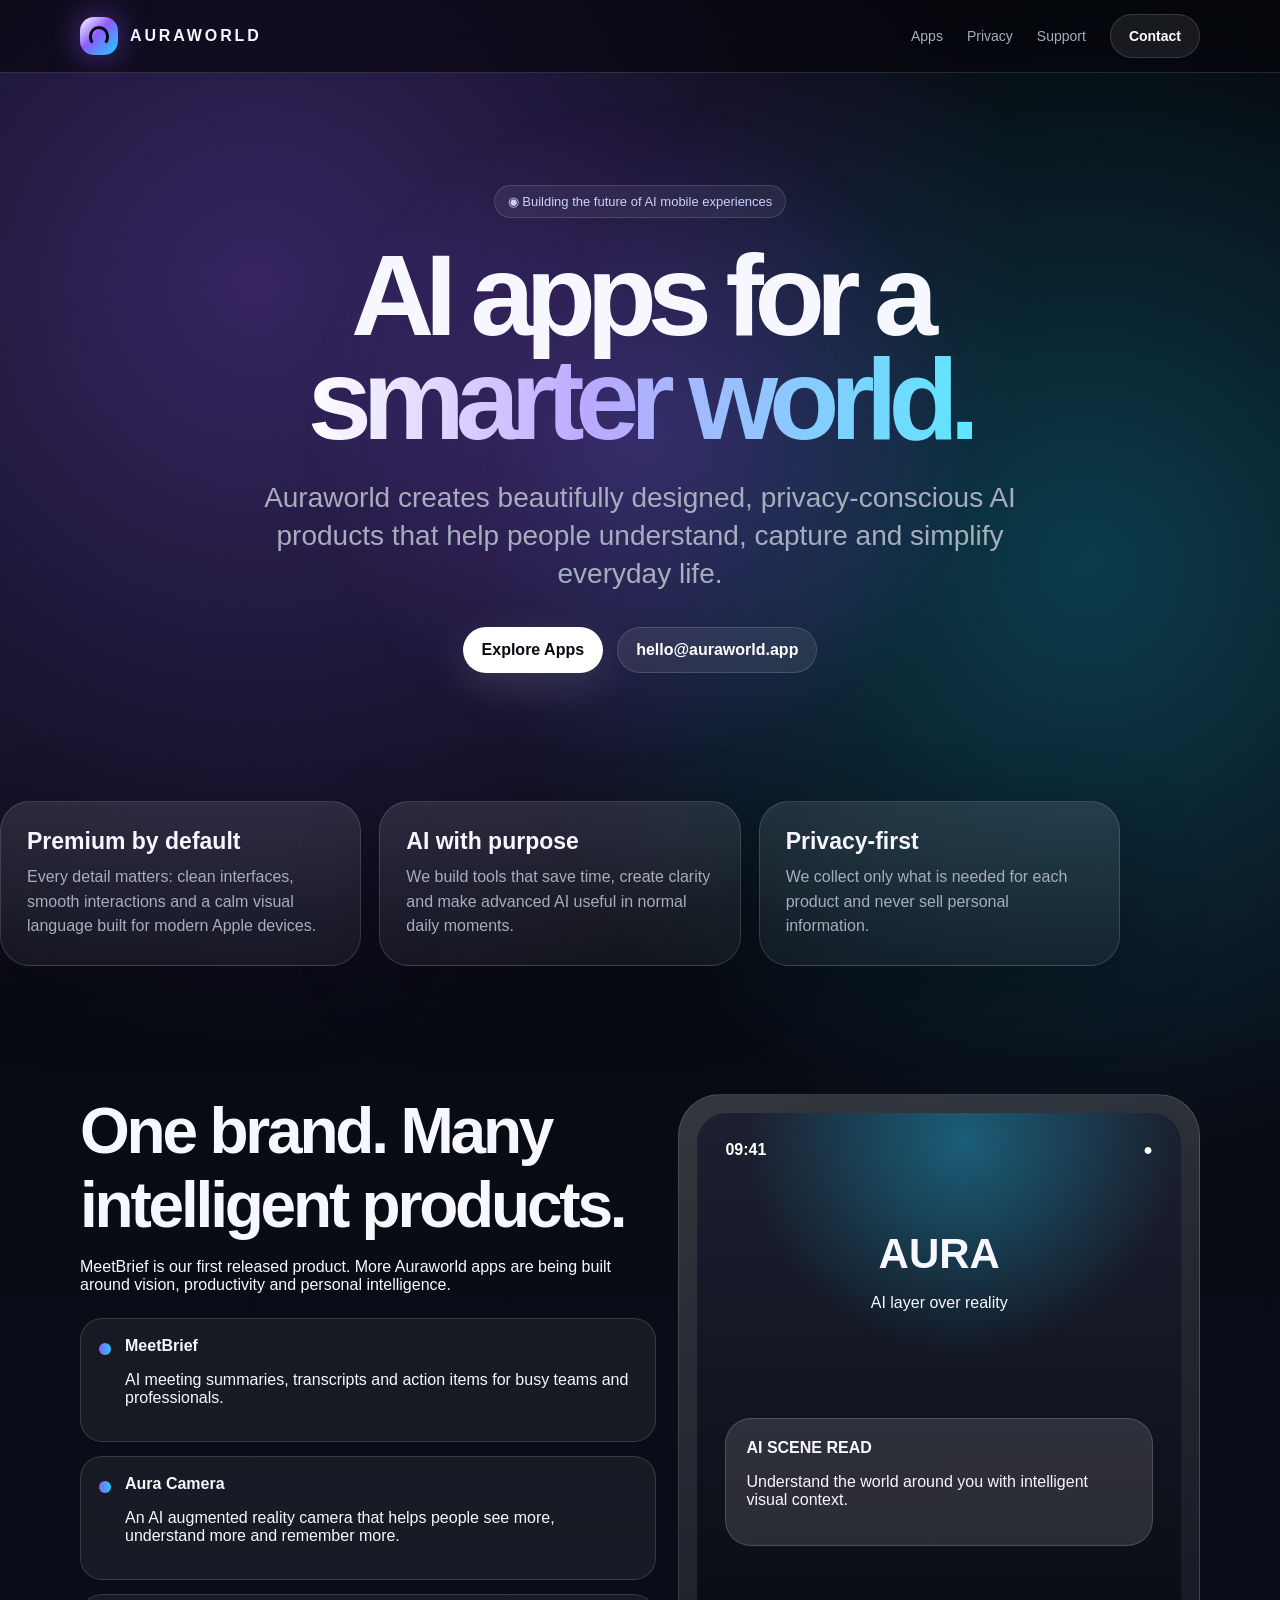
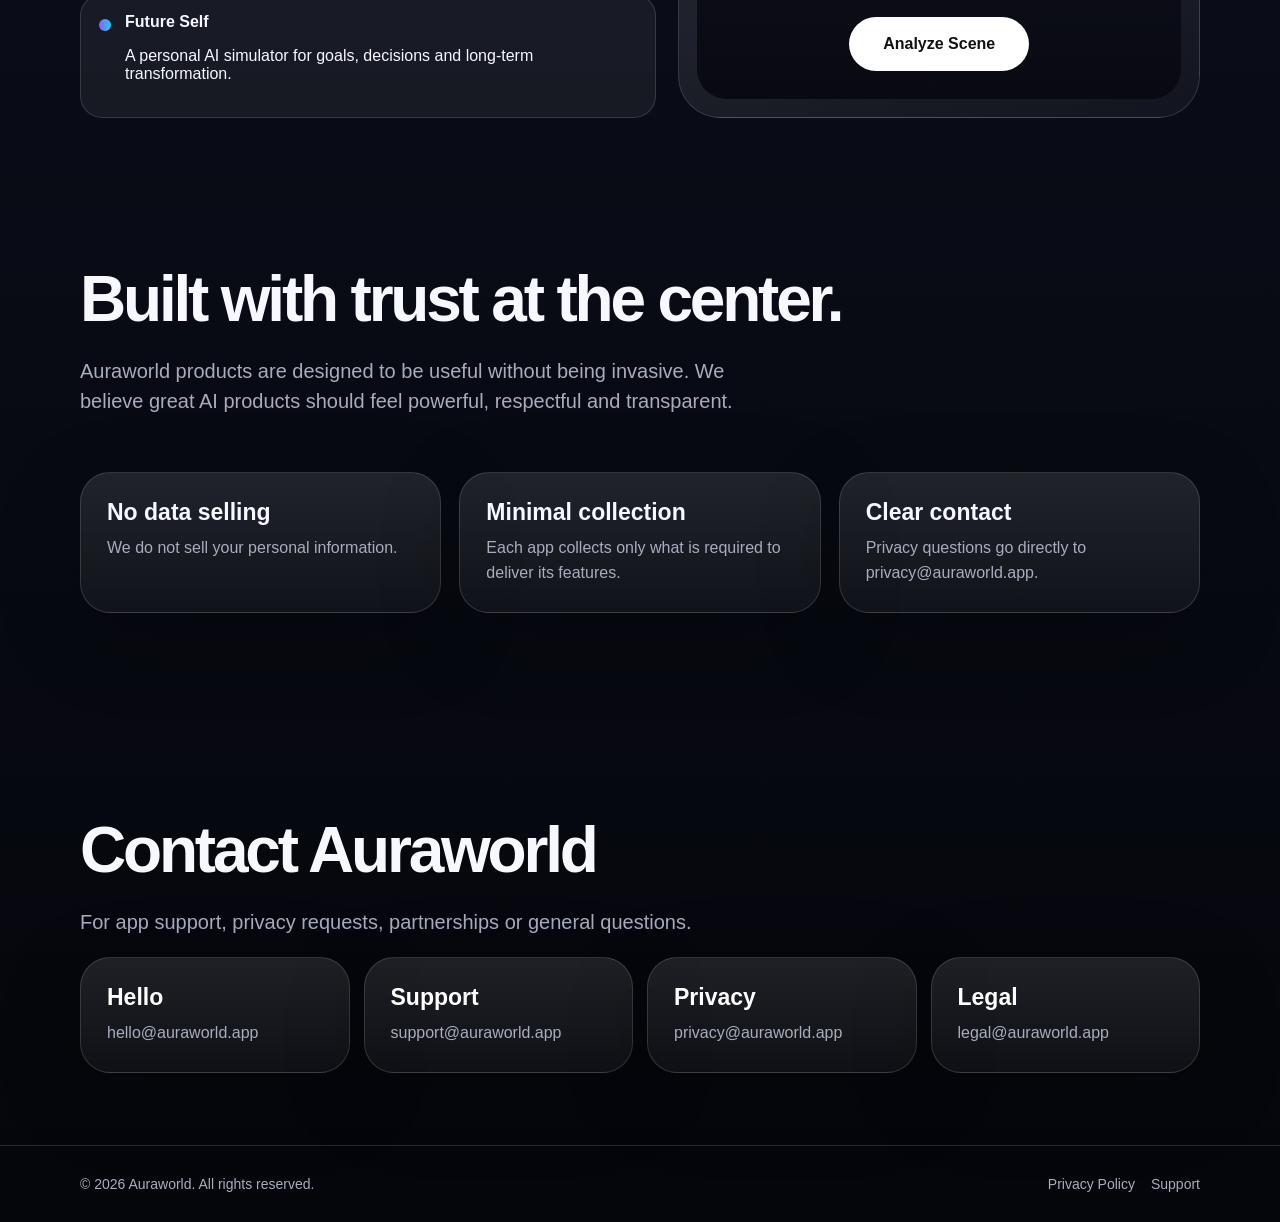
==== index.html @ 40a79120 "Add files via upload" ====
<!doctype html><html lang="en"><head><meta charset="utf-8"><meta name="viewport" content="width=device-width,initial-scale=1"><title>Auraworld — AI-powered apps</title><meta name="description" content="Auraworld builds premium AI-powered apps for Apple devices."><link rel="stylesheet" href="style.css"></head><body><div class="noise"></div><nav class="nav"><div class="wrap navin"><div class="brand"><span class="mark"></span><span>AURAWORLD</span></div><div class="links"><a href="#apps">Apps</a><a href="#privacy">Privacy</a><a href="support.html">Support</a><a class="btn dark" href="mailto:hello@auraworld.app">Contact</a></div></div></nav><main><section class="hero wrap"><div class="orb"></div><div class="badge">◉ Building the future of AI mobile experiences</div><h1>AI apps for a<br><span class="grad">smarter world.</span></h1><p>Auraworld creates beautifully designed, privacy-conscious AI products that help people understand, capture and simplify everyday life.</p><div class="cta"><a class="btn" href="#apps">Explore Apps</a><a class="btn dark" href="mailto:hello@auraworld.app">hello@auraworld.app</a></div></section><section class="wrap grid"><div class="card"><h3>Premium by default</h3><p>Every detail matters: clean interfaces, smooth interactions and a calm visual language built for modern Apple devices.</p></div><div class="card"><h3>AI with purpose</h3><p>We build tools that save time, create clarity and make advanced AI useful in normal daily moments.</p></div><div class="card"><h3>Privacy-first</h3><p>We collect only what is needed for each product and never sell personal information.</p></div></section><section class="section" id="apps"><div class="wrap product"><div><h2>One brand. Many intelligent products.</h2><p>MeetBrief is our first released product. More Auraworld apps are being built around vision, productivity and personal intelligence.</p><div class="list"><div class="row"><span class="dot"></span><div><strong>MeetBrief</strong><p>AI meeting summaries, transcripts and action items for busy teams and professionals.</p></div></div><div class="row"><span class="dot"></span><div><strong>Aura Camera</strong><p>An AI augmented reality camera that helps people see more, understand more and remember more.</p></div></div><div class="row"><span class="dot"></span><div><strong>Future Self</strong><p>A personal AI simulator for goals, decisions and long-term transformation.</p></div></div></div></div><div class="phone"><div class="screen"><div class="screenTop"><span>09:41</span><span>●</span></div><div class="auraTitle"><strong>AURA</strong><p>AI layer over reality</p></div><div class="glass"><strong>AI SCENE READ</strong><p>Understand the world around you with intelligent visual context.</p></div><div class="pill">Analyze Scene</div></div></div></div></section><section class="section" id="privacy"><div class="wrap"><h2>Built with trust at the center.</h2><p>Auraworld products are designed to be useful without being invasive. We believe great AI products should feel powerful, respectful and transparent.</p><div class="grid"><div class="card"><h3>No data selling</h3><p>We do not sell your personal information.</p></div><div class="card"><h3>Minimal collection</h3><p>Each app collects only what is required to deliver its features.</p></div><div class="card"><h3>Clear contact</h3><p>Privacy questions go directly to privacy@auraworld.app.</p></div></div></div></section><section class="section"><div class="wrap"><h2>Contact Auraworld</h2><p>For app support, privacy requests, partnerships or general questions.</p><div class="contact"><a class="card" href="mailto:hello@auraworld.app"><h3>Hello</h3><p>hello@auraworld.app</p></a><a class="card" href="mailto:support@auraworld.app"><h3>Support</h3><p>support@auraworld.app</p></a><a class="card" href="mailto:privacy@auraworld.app"><h3>Privacy</h3><p>privacy@auraworld.app</p></a><a class="card" href="mailto:legal@auraworld.app"><h3>Legal</h3><p>legal@auraworld.app</p></a></div></div></section></main><footer class="footer"><div class="wrap"><span>© 2026 Auraworld. All rights reserved.</span><span><a href="privacy.html">Privacy Policy</a><a href="support.html">Support</a></span></div></footer></body></html>
---- style.css ----
:root{--bg:#05060b;--fg:#f7f7ff;--muted:#a7adbd;--card:rgba(255,255,255,.08);--line:rgba(255,255,255,.14);--accent:#8d5cff;--accent2:#19d3ff;--accent3:#ffffff}*{box-sizing:border-box}html{scroll-behavior:smooth}body{margin:0;font-family:-apple-system,BlinkMacSystemFont,"SF Pro Display","Segoe UI",sans-serif;background:radial-gradient(circle at 20% 10%,rgba(141,92,255,.35),transparent 28%),radial-gradient(circle at 85% 20%,rgba(25,211,255,.25),transparent 24%),linear-gradient(180deg,#05060b,#0a0d18 55%,#05060b);color:var(--fg);min-height:100vh;overflow-x:hidden}.noise{position:fixed;inset:0;pointer-events:none;background-image:url("data:image/svg+xml,%3Csvg xmlns='http://www.w3.org/2000/svg' width='160' height='160'%3E%3Cfilter id='n'%3E%3CfeTurbulence type='fractalNoise' baseFrequency='.8' numOctaves='3' stitchTiles='stitch'/%3E%3C/filter%3E%3Crect width='100%25' height='100%25' filter='url(%23n)' opacity='.28'/%3E%3C/svg%3E");opacity:.06}.wrap{width:min(1120px,calc(100% - 38px));margin:auto}.nav{position:sticky;top:0;z-index:10;backdrop-filter:blur(22px);background:rgba(5,6,11,.62);border-bottom:1px solid var(--line)}.navin{height:72px;display:flex;align-items:center;justify-content:space-between}.brand{display:flex;align-items:center;gap:12px;font-weight:800;letter-spacing:.18em}.mark{width:38px;height:38px;border-radius:14px;background:linear-gradient(135deg,#fff,#8d5cff 45%,#19d3ff);position:relative;box-shadow:0 0 32px rgba(141,92,255,.5)}.mark:after{content:"";position:absolute;inset:9px;border:3px solid #05060b;border-bottom-color:transparent;border-radius:50% 50% 42% 42%}.links{display:flex;gap:24px;align-items:center}.links a{color:var(--muted);text-decoration:none;font-size:14px}.btn{display:inline-flex;align-items:center;justify-content:center;gap:10px;padding:13px 18px;border-radius:999px;text-decoration:none;color:#080911;background:#fff;font-weight:750;border:1px solid rgba(255,255,255,.25);box-shadow:0 12px 40px rgba(255,255,255,.12)}.btn.dark{background:rgba(255,255,255,.08);color:#fff;border:1px solid var(--line);box-shadow:none}.hero{padding:112px 0 72px;text-align:center;position:relative}.badge{display:inline-flex;gap:8px;align-items:center;padding:8px 13px;border:1px solid var(--line);border-radius:999px;background:rgba(255,255,255,.06);color:#cbd1ff;font-size:13px;margin-bottom:26px}.hero h1{font-size:clamp(52px,9vw,116px);line-height:.9;margin:0;letter-spacing:-.08em}.grad{background:linear-gradient(90deg,#fff,#bca8ff 42%,#5ee6ff);-webkit-background-clip:text;color:transparent}.hero p{font-size:clamp(19px,2.3vw,28px);line-height:1.35;color:var(--muted);max-width:780px;margin:28px auto 0}.cta{display:flex;gap:14px;justify-content:center;flex-wrap:wrap;margin-top:34px}.orb{position:absolute;left:50%;top:54%;translate:-50% -50%;width:min(760px,90vw);height:min(760px,90vw);border-radius:50%;background:radial-gradient(circle,rgba(141,92,255,.22),transparent 62%);filter:blur(8px);z-index:-1;animation:pulse 5s ease-in-out infinite}@keyframes pulse{50%{transform:scale(1.07);opacity:.75}}.grid{display:grid;grid-template-columns:repeat(3,1fr);gap:18px;margin:56px 0}.card{background:linear-gradient(180deg,rgba(255,255,255,.1),rgba(255,255,255,.045));border:1px solid var(--line);border-radius:30px;padding:26px;box-shadow:0 24px 80px rgba(0,0,0,.25)}.card h3{margin:0 0 10px;font-size:23px}.card p{margin:0;color:var(--muted);line-height:1.55}.section{padding:72px 0}.section h2{font-size:clamp(34px,5vw,64px);letter-spacing:-.05em;margin:0 0 14px}.section>.wrap>p{color:var(--muted);font-size:20px;max-width:690px;line-height:1.5}.product{display:grid;grid-template-columns:1.05fr .95fr;gap:22px;align-items:stretch}.phone{min-height:520px;border-radius:42px;background:linear-gradient(160deg,rgba(255,255,255,.18),rgba(255,255,255,.04));border:1px solid var(--line);padding:18px;position:relative;overflow:hidden}.screen{height:100%;border-radius:30px;background:radial-gradient(circle at 55% 5%,rgba(25,211,255,.35),transparent 35%),linear-gradient(180deg,#1c2030,#080911);padding:28px;display:flex;flex-direction:column}.screenTop{display:flex;justify-content:space-between;color:#fff;font-weight:700}.auraTitle{margin:auto 0;text-align:center}.auraTitle strong{font-size:42px}.pill{align-self:center;margin-top:auto;background:#fff;color:#111;border-radius:999px;padding:18px 34px;font-weight:800}.glass{margin-top:20px;padding:20px;border-radius:26px;background:rgba(255,255,255,.12);border:1px solid rgba(255,255,255,.16)}.list{display:grid;gap:14px;margin-top:24px}.row{display:flex;gap:14px;align-items:flex-start;padding:18px;border-radius:22px;background:rgba(255,255,255,.06);border:1px solid var(--line)}.dot{width:12px;height:12px;border-radius:50%;background:linear-gradient(90deg,var(--accent),var(--accent2));margin-top:6px;flex:0 0 12px}.contact{display:grid;grid-template-columns:repeat(4,1fr);gap:14px}.contact a{color:#fff;text-decoration:none}.footer{border-top:1px solid var(--line);padding:30px 0;color:var(--muted);font-size:14px}.footer .wrap{display:flex;justify-content:space-between;gap:16px;flex-wrap:wrap}.footer a{color:var(--muted);text-decoration:none;margin-left:16px}.legal{max-width:820px;padding:78px 0}.legal h1{font-size:56px;margin:0 0 18px;letter-spacing:-.05em}.legal h2{margin-top:38px}.legal p,.legal li{color:var(--muted);line-height:1.7}.legal a{color:#fff}@media(max-width:800px){.links{display:none}.hero{padding-top:76px}.grid,.product,.contact{grid-template-columns:1fr}.phone{min-height:460px}.navin{height:64px}.footer .wrap{display:block}.footer a{display:inline-block;margin:14px 16px 0 0}}
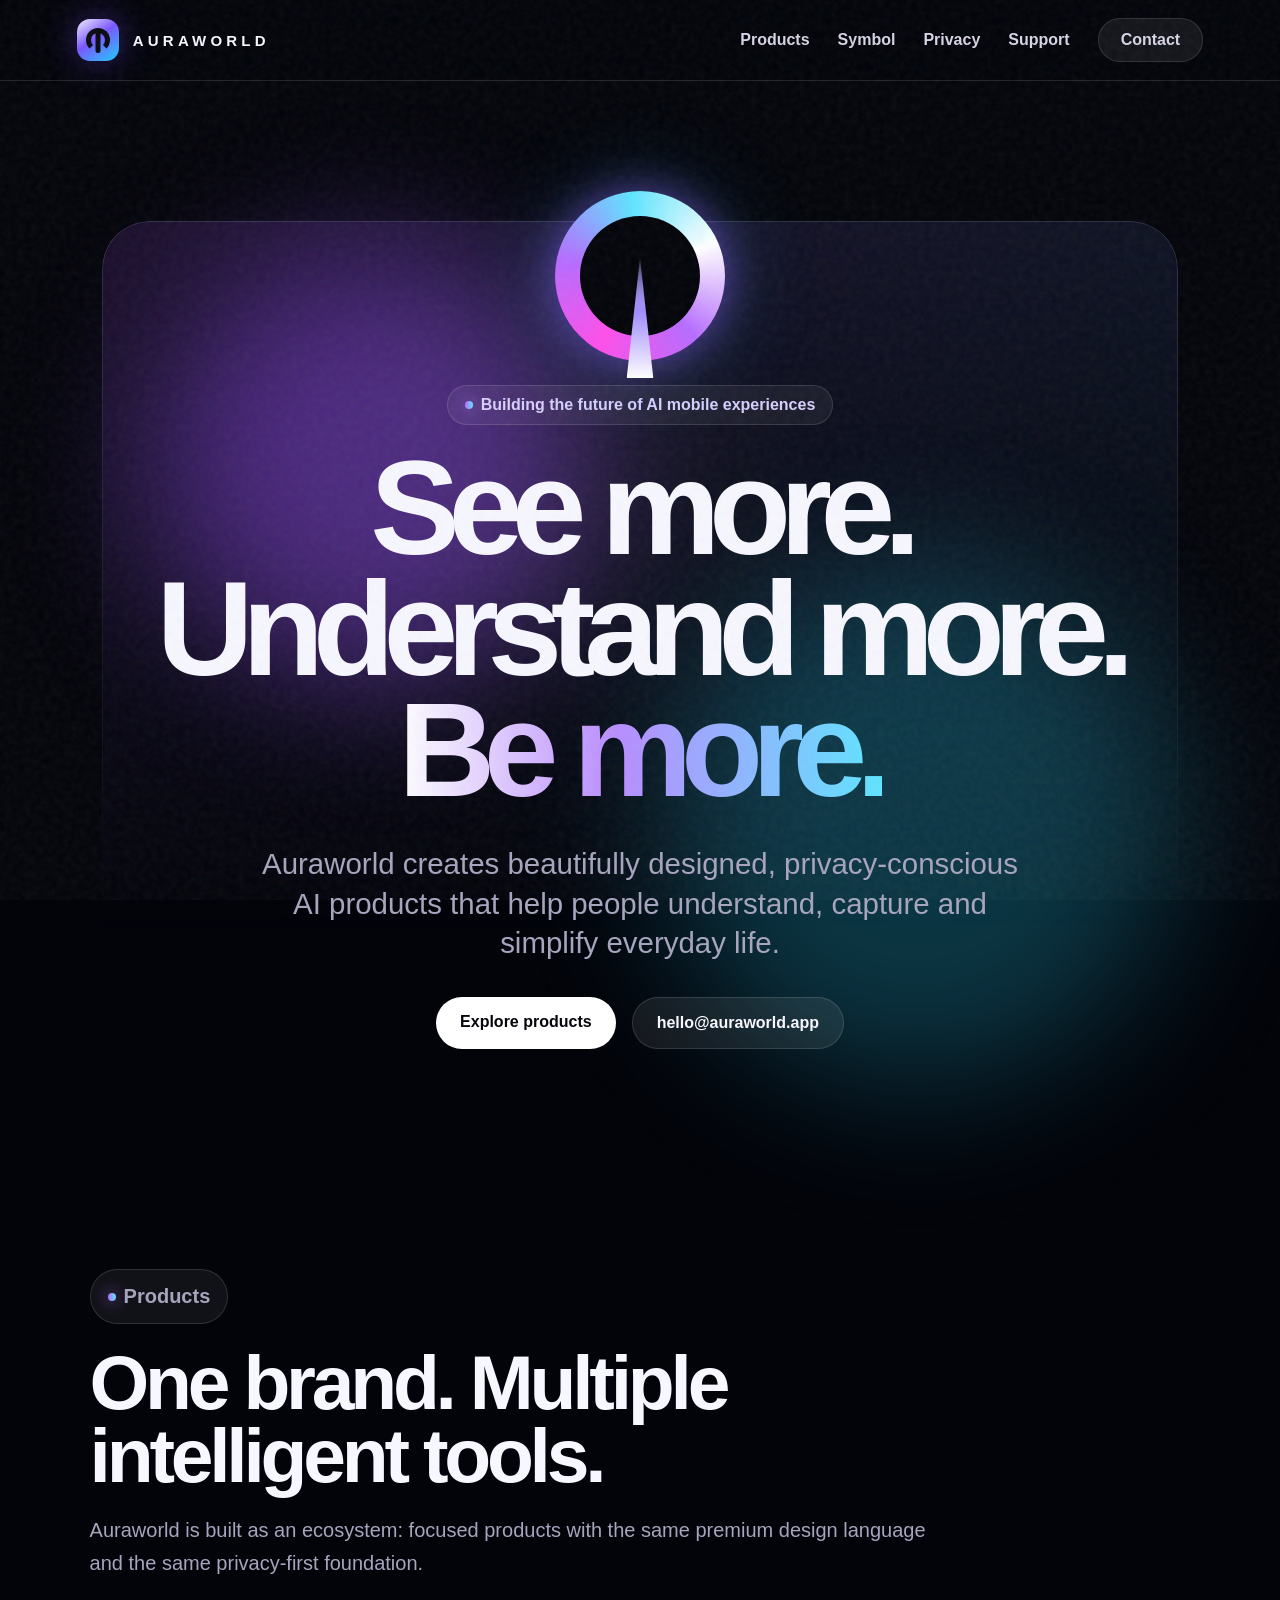
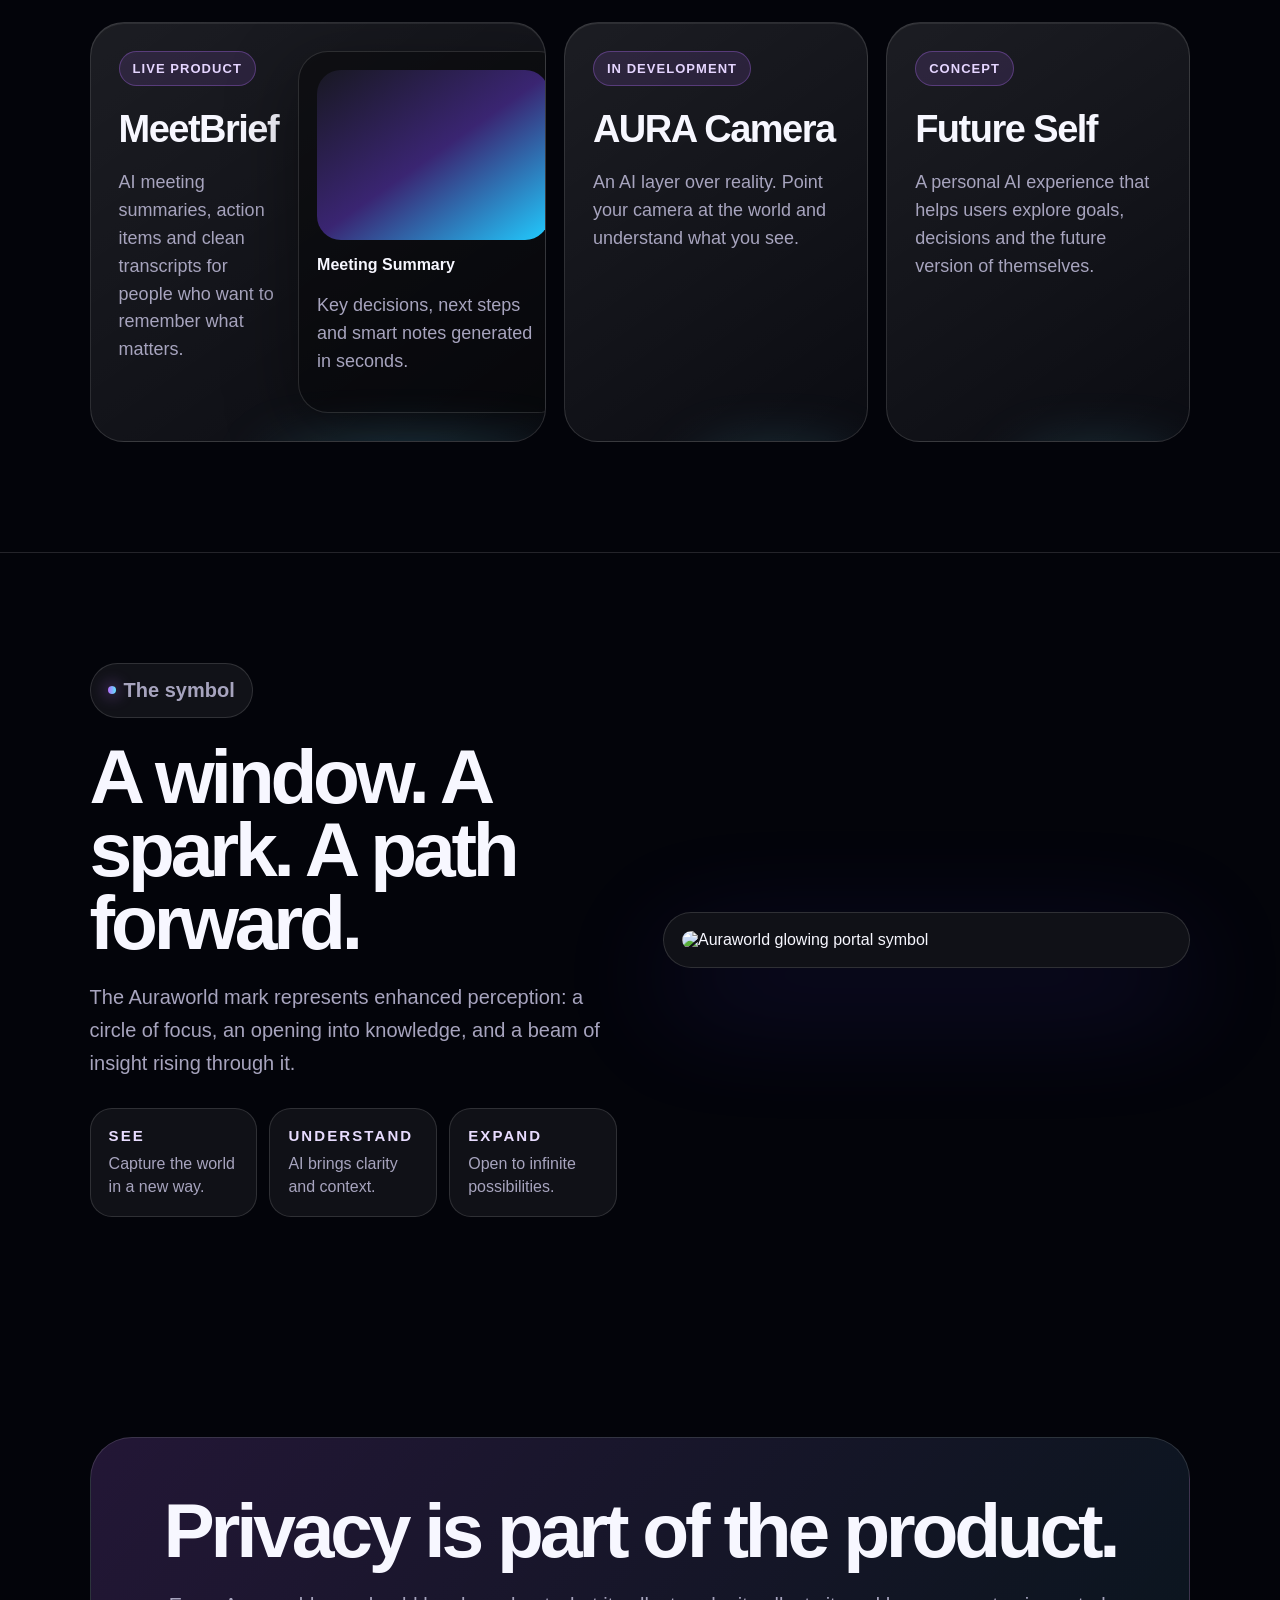
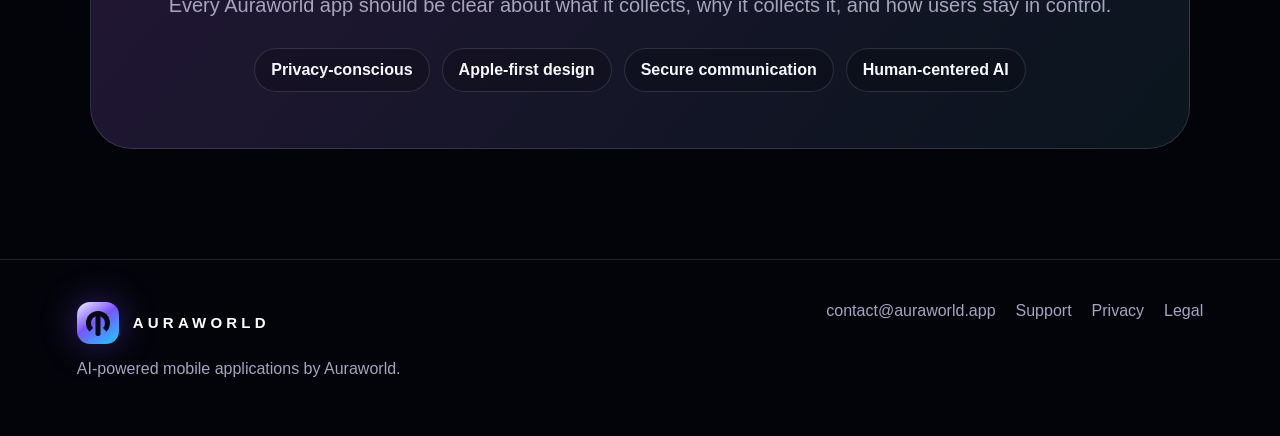
==== commit 3e2cf0ea: "Add files via upload" ====
--- a/index.html
+++ b/index.html
@@ -1 +1,114 @@
-<!doctype html><html lang="en"><head><meta charset="utf-8"><meta name="viewport" content="width=device-width,initial-scale=1"><title>Auraworld — AI-powered apps</title><meta name="description" content="Auraworld builds premium AI-powered apps for Apple devices."><link rel="stylesheet" href="style.css"></head><body><div class="noise"></div><nav class="nav"><div class="wrap navin"><div class="brand"><span class="mark"></span><span>AURAWORLD</span></div><div class="links"><a href="#apps">Apps</a><a href="#privacy">Privacy</a><a href="support.html">Support</a><a class="btn dark" href="mailto:hello@auraworld.app">Contact</a></div></div></nav><main><section class="hero wrap"><div class="orb"></div><div class="badge">◉ Building the future of AI mobile experiences</div><h1>AI apps for a<br><span class="grad">smarter world.</span></h1><p>Auraworld creates beautifully designed, privacy-conscious AI products that help people understand, capture and simplify everyday life.</p><div class="cta"><a class="btn" href="#apps">Explore Apps</a><a class="btn dark" href="mailto:hello@auraworld.app">hello@auraworld.app</a></div></section><section class="wrap grid"><div class="card"><h3>Premium by default</h3><p>Every detail matters: clean interfaces, smooth interactions and a calm visual language built for modern Apple devices.</p></div><div class="card"><h3>AI with purpose</h3><p>We build tools that save time, create clarity and make advanced AI useful in normal daily moments.</p></div><div class="card"><h3>Privacy-first</h3><p>We collect only what is needed for each product and never sell personal information.</p></div></section><section class="section" id="apps"><div class="wrap product"><div><h2>One brand. Many intelligent products.</h2><p>MeetBrief is our first released product. More Auraworld apps are being built around vision, productivity and personal intelligence.</p><div class="list"><div class="row"><span class="dot"></span><div><strong>MeetBrief</strong><p>AI meeting summaries, transcripts and action items for busy teams and professionals.</p></div></div><div class="row"><span class="dot"></span><div><strong>Aura Camera</strong><p>An AI augmented reality camera that helps people see more, understand more and remember more.</p></div></div><div class="row"><span class="dot"></span><div><strong>Future Self</strong><p>A personal AI simulator for goals, decisions and long-term transformation.</p></div></div></div></div><div class="phone"><div class="screen"><div class="screenTop"><span>09:41</span><span>●</span></div><div class="auraTitle"><strong>AURA</strong><p>AI layer over reality</p></div><div class="glass"><strong>AI SCENE READ</strong><p>Understand the world around you with intelligent visual context.</p></div><div class="pill">Analyze Scene</div></div></div></div></section><section class="section" id="privacy"><div class="wrap"><h2>Built with trust at the center.</h2><p>Auraworld products are designed to be useful without being invasive. We believe great AI products should feel powerful, respectful and transparent.</p><div class="grid"><div class="card"><h3>No data selling</h3><p>We do not sell your personal information.</p></div><div class="card"><h3>Minimal collection</h3><p>Each app collects only what is required to deliver its features.</p></div><div class="card"><h3>Clear contact</h3><p>Privacy questions go directly to privacy@auraworld.app.</p></div></div></div></section><section class="section"><div class="wrap"><h2>Contact Auraworld</h2><p>For app support, privacy requests, partnerships or general questions.</p><div class="contact"><a class="card" href="mailto:hello@auraworld.app"><h3>Hello</h3><p>hello@auraworld.app</p></a><a class="card" href="mailto:support@auraworld.app"><h3>Support</h3><p>support@auraworld.app</p></a><a class="card" href="mailto:privacy@auraworld.app"><h3>Privacy</h3><p>privacy@auraworld.app</p></a><a class="card" href="mailto:legal@auraworld.app"><h3>Legal</h3><p>legal@auraworld.app</p></a></div></div></section></main><footer class="footer"><div class="wrap"><span>© 2026 Auraworld. All rights reserved.</span><span><a href="privacy.html">Privacy Policy</a><a href="support.html">Support</a></span></div></footer></body></html>+<!doctype html>
+<html lang="en">
+<head>
+  <meta charset="utf-8" />
+  <meta name="viewport" content="width=device-width, initial-scale=1" />
+  <title>Auraworld — AI apps for a smarter world</title>
+  <meta name="description" content="Auraworld builds premium, privacy-conscious AI apps for mobile experiences." />
+  <link rel="stylesheet" href="style.css" />
+</head>
+<body>
+  <div class="noise"></div>
+  <header class="nav">
+    <a class="brand" href="index.html" aria-label="Auraworld home">
+      <span class="mini-mark"><span></span></span>
+      <span>AURAWORLD</span>
+    </a>
+    <nav>
+      <a href="#products">Products</a>
+      <a href="#symbol">Symbol</a>
+      <a href="privacy.html">Privacy</a>
+      <a href="support.html">Support</a>
+      <a class="nav-pill" href="mailto:hello@auraworld.app">Contact</a>
+    </nav>
+  </header>
+
+  <main>
+    <section class="hero section">
+      <div class="hero-orb" aria-hidden="true"></div>
+      <div class="aura-mark hero-mark" aria-hidden="true"><span></span></div>
+      <p class="eyebrow">Building the future of AI mobile experiences</p>
+      <h1>See more.<br />Understand more.<br /><span>Be more.</span></h1>
+      <p class="hero-copy">Auraworld creates beautifully designed, privacy-conscious AI products that help people understand, capture and simplify everyday life.</p>
+      <div class="actions">
+        <a class="button primary" href="#products">Explore products</a>
+        <a class="button secondary" href="mailto:hello@auraworld.app">hello@auraworld.app</a>
+      </div>
+    </section>
+
+    <section id="products" class="section products">
+      <div class="section-head">
+        <p class="eyebrow">Products</p>
+        <h2>One brand. Multiple intelligent tools.</h2>
+        <p>Auraworld is built as an ecosystem: focused products with the same premium design language and the same privacy-first foundation.</p>
+      </div>
+      <div class="product-grid">
+        <article class="product-card featured">
+          <div>
+            <span class="tag">Live product</span>
+            <h3>MeetBrief</h3>
+            <p>AI meeting summaries, action items and clean transcripts for people who want to remember what matters.</p>
+          </div>
+          <div class="device-card">
+            <div class="device-top"></div>
+            <strong>Meeting Summary</strong>
+            <p>Key decisions, next steps and smart notes generated in seconds.</p>
+          </div>
+        </article>
+        <article class="product-card">
+          <span class="tag">In development</span>
+          <h3>AURA Camera</h3>
+          <p>An AI layer over reality. Point your camera at the world and understand what you see.</p>
+        </article>
+        <article class="product-card">
+          <span class="tag">Concept</span>
+          <h3>Future Self</h3>
+          <p>A personal AI experience that helps users explore goals, decisions and the future version of themselves.</p>
+        </article>
+      </div>
+    </section>
+
+    <section id="symbol" class="section symbol-section">
+      <div class="symbol-copy">
+        <p class="eyebrow">The symbol</p>
+        <h2>A window. A spark. A path forward.</h2>
+        <p>The Auraworld mark represents enhanced perception: a circle of focus, an opening into knowledge, and a beam of insight rising through it.</p>
+        <div class="meaning-grid">
+          <div><strong>See</strong><span>Capture the world in a new way.</span></div>
+          <div><strong>Understand</strong><span>AI brings clarity and context.</span></div>
+          <div><strong>Expand</strong><span>Open to infinite possibilities.</span></div>
+        </div>
+      </div>
+      <div class="symbol-showcase">
+        <img src="assets/aura-symbol-board-crop.png" alt="Auraworld glowing portal symbol" />
+      </div>
+    </section>
+
+    <section class="section trust">
+      <div class="trust-card">
+        <h2>Privacy is part of the product.</h2>
+        <p>Every Auraworld app should be clear about what it collects, why it collects it, and how users stay in control.</p>
+        <div class="trust-items">
+          <span>Privacy-conscious</span>
+          <span>Apple-first design</span>
+          <span>Secure communication</span>
+          <span>Human-centered AI</span>
+        </div>
+      </div>
+    </section>
+  </main>
+
+  <footer>
+    <div>
+      <div class="brand footer-brand"><span class="mini-mark"><span></span></span><span>AURAWORLD</span></div>
+      <p>AI-powered mobile applications by Auraworld.</p>
+    </div>
+    <div class="footer-links">
+      <a href="mailto:contact@auraworld.app">contact@auraworld.app</a>
+      <a href="support.html">Support</a>
+      <a href="privacy.html">Privacy</a>
+      <a href="mailto:legal@auraworld.app">Legal</a>
+    </div>
+  </footer>
+</body>
+</html>
--- a/style.css
+++ b/style.css
@@ -1,2 +1,6 @@
-
-:root{--bg:#05060b;--fg:#f7f7ff;--muted:#a7adbd;--card:rgba(255,255,255,.08);--line:rgba(255,255,255,.14);--accent:#8d5cff;--accent2:#19d3ff;--accent3:#ffffff}*{box-sizing:border-box}html{scroll-behavior:smooth}body{margin:0;font-family:-apple-system,BlinkMacSystemFont,"SF Pro Display","Segoe UI",sans-serif;background:radial-gradient(circle at 20% 10%,rgba(141,92,255,.35),transparent 28%),radial-gradient(circle at 85% 20%,rgba(25,211,255,.25),transparent 24%),linear-gradient(180deg,#05060b,#0a0d18 55%,#05060b);color:var(--fg);min-height:100vh;overflow-x:hidden}.noise{position:fixed;inset:0;pointer-events:none;background-image:url("data:image/svg+xml,%3Csvg xmlns='http://www.w3.org/2000/svg' width='160' height='160'%3E%3Cfilter id='n'%3E%3CfeTurbulence type='fractalNoise' baseFrequency='.8' numOctaves='3' stitchTiles='stitch'/%3E%3C/filter%3E%3Crect width='100%25' height='100%25' filter='url(%23n)' opacity='.28'/%3E%3C/svg%3E");opacity:.06}.wrap{width:min(1120px,calc(100% - 38px));margin:auto}.nav{position:sticky;top:0;z-index:10;backdrop-filter:blur(22px);background:rgba(5,6,11,.62);border-bottom:1px solid var(--line)}.navin{height:72px;display:flex;align-items:center;justify-content:space-between}.brand{display:flex;align-items:center;gap:12px;font-weight:800;letter-spacing:.18em}.mark{width:38px;height:38px;border-radius:14px;background:linear-gradient(135deg,#fff,#8d5cff 45%,#19d3ff);position:relative;box-shadow:0 0 32px rgba(141,92,255,.5)}.mark:after{content:"";position:absolute;inset:9px;border:3px solid #05060b;border-bottom-color:transparent;border-radius:50% 50% 42% 42%}.links{display:flex;gap:24px;align-items:center}.links a{color:var(--muted);text-decoration:none;font-size:14px}.btn{display:inline-flex;align-items:center;justify-content:center;gap:10px;padding:13px 18px;border-radius:999px;text-decoration:none;color:#080911;background:#fff;font-weight:750;border:1px solid rgba(255,255,255,.25);box-shadow:0 12px 40px rgba(255,255,255,.12)}.btn.dark{background:rgba(255,255,255,.08);color:#fff;border:1px solid var(--line);box-shadow:none}.hero{padding:112px 0 72px;text-align:center;position:relative}.badge{display:inline-flex;gap:8px;align-items:center;padding:8px 13px;border:1px solid var(--line);border-radius:999px;background:rgba(255,255,255,.06);color:#cbd1ff;font-size:13px;margin-bottom:26px}.hero h1{font-size:clamp(52px,9vw,116px);line-height:.9;margin:0;letter-spacing:-.08em}.grad{background:linear-gradient(90deg,#fff,#bca8ff 42%,#5ee6ff);-webkit-background-clip:text;color:transparent}.hero p{font-size:clamp(19px,2.3vw,28px);line-height:1.35;color:var(--muted);max-width:780px;margin:28px auto 0}.cta{display:flex;gap:14px;justify-content:center;flex-wrap:wrap;margin-top:34px}.orb{position:absolute;left:50%;top:54%;translate:-50% -50%;width:min(760px,90vw);height:min(760px,90vw);border-radius:50%;background:radial-gradient(circle,rgba(141,92,255,.22),transparent 62%);filter:blur(8px);z-index:-1;animation:pulse 5s ease-in-out infinite}@keyframes pulse{50%{transform:scale(1.07);opacity:.75}}.grid{display:grid;grid-template-columns:repeat(3,1fr);gap:18px;margin:56px 0}.card{background:linear-gradient(180deg,rgba(255,255,255,.1),rgba(255,255,255,.045));border:1px solid var(--line);border-radius:30px;padding:26px;box-shadow:0 24px 80px rgba(0,0,0,.25)}.card h3{margin:0 0 10px;font-size:23px}.card p{margin:0;color:var(--muted);line-height:1.55}.section{padding:72px 0}.section h2{font-size:clamp(34px,5vw,64px);letter-spacing:-.05em;margin:0 0 14px}.section>.wrap>p{color:var(--muted);font-size:20px;max-width:690px;line-height:1.5}.product{display:grid;grid-template-columns:1.05fr .95fr;gap:22px;align-items:stretch}.phone{min-height:520px;border-radius:42px;background:linear-gradient(160deg,rgba(255,255,255,.18),rgba(255,255,255,.04));border:1px solid var(--line);padding:18px;position:relative;overflow:hidden}.screen{height:100%;border-radius:30px;background:radial-gradient(circle at 55% 5%,rgba(25,211,255,.35),transparent 35%),linear-gradient(180deg,#1c2030,#080911);padding:28px;display:flex;flex-direction:column}.screenTop{display:flex;justify-content:space-between;color:#fff;font-weight:700}.auraTitle{margin:auto 0;text-align:center}.auraTitle strong{font-size:42px}.pill{align-self:center;margin-top:auto;background:#fff;color:#111;border-radius:999px;padding:18px 34px;font-weight:800}.glass{margin-top:20px;padding:20px;border-radius:26px;background:rgba(255,255,255,.12);border:1px solid rgba(255,255,255,.16)}.list{display:grid;gap:14px;margin-top:24px}.row{display:flex;gap:14px;align-items:flex-start;padding:18px;border-radius:22px;background:rgba(255,255,255,.06);border:1px solid var(--line)}.dot{width:12px;height:12px;border-radius:50%;background:linear-gradient(90deg,var(--accent),var(--accent2));margin-top:6px;flex:0 0 12px}.contact{display:grid;grid-template-columns:repeat(4,1fr);gap:14px}.contact a{color:#fff;text-decoration:none}.footer{border-top:1px solid var(--line);padding:30px 0;color:var(--muted);font-size:14px}.footer .wrap{display:flex;justify-content:space-between;gap:16px;flex-wrap:wrap}.footer a{color:var(--muted);text-decoration:none;margin-left:16px}.legal{max-width:820px;padding:78px 0}.legal h1{font-size:56px;margin:0 0 18px;letter-spacing:-.05em}.legal h2{margin-top:38px}.legal p,.legal li{color:var(--muted);line-height:1.7}.legal a{color:#fff}@media(max-width:800px){.links{display:none}.hero{padding-top:76px}.grid,.product,.contact{grid-template-columns:1fr}.phone{min-height:460px}.navin{height:64px}.footer .wrap{display:block}.footer a{display:inline-block;margin:14px 16px 0 0}}
+:root{
+  --bg:#03040a; --panel:rgba(255,255,255,.065); --panel2:rgba(255,255,255,.09);
+  --text:#f7f7ff; --muted:#a7a4be; --line:rgba(255,255,255,.13);
+  --cyan:#5fe5ff; --violet:#b66cff; --pink:#ff4fea;
+}
+*{box-sizing:border-box} html{scroll-behavior:smooth} body{margin:0;font-family:-apple-system,BlinkMacSystemFont,"SF Pro Display","Inter",Segoe UI,sans-serif;background:var(--bg);color:var(--text);overflow-x:hidden} a{color:inherit;text-decoration:none}.noise{position:fixed;inset:0;pointer-events:none;opacity:.06;background-image:url("data:image/svg+xml,%3Csvg viewBox='0 0 180 180' xmlns='http://www.w3.org/2000/svg'%3E%3Cfilter id='n'%3E%3CfeTurbulence type='fractalNoise' baseFrequency='.75' numOctaves='4' stitchTiles='stitch'/%3E%3C/filter%3E%3Crect width='100%25' height='100%25' filter='url(%23n)'/%3E%3C/svg%3E");z-index:20}.nav{position:sticky;top:0;z-index:10;display:flex;align-items:center;justify-content:space-between;padding:18px clamp(22px,6vw,90px);background:rgba(3,4,10,.66);backdrop-filter:blur(24px);border-bottom:1px solid var(--line)}.brand{display:flex;align-items:center;gap:14px;font-weight:800;letter-spacing:.28em;font-size:15px}.mini-mark{width:42px;height:42px;border-radius:13px;display:grid;place-items:center;background:linear-gradient(145deg,#f3f1ff,#7a55ff 45%,#1acfff);box-shadow:0 0 35px rgba(126,76,255,.4)}.mini-mark span{width:24px;height:24px;border-radius:50%;border:5px solid #090a12;border-bottom-color:transparent;position:relative}.mini-mark span:after{content:"";position:absolute;left:50%;bottom:-6px;transform:translateX(-50%);width:5px;height:22px;border-radius:99px;background:#090a12}nav{display:flex;align-items:center;gap:28px;color:#d7d4e5;font-weight:650}.nav-pill{padding:12px 22px;border:1px solid var(--line);border-radius:999px;background:rgba(255,255,255,.07)}.section{padding:110px clamp(22px,7vw,120px)}.hero{min-height:calc(100vh - 80px);display:grid;place-items:center;text-align:center;position:relative;isolation:isolate}.hero:before,.hero:after{content:"";position:absolute;border-radius:50%;filter:blur(70px);z-index:-1;animation:float 9s ease-in-out infinite}.hero:before{width:430px;height:430px;background:rgba(156,79,255,.42);left:12%;top:16%}.hero:after{width:520px;height:520px;background:rgba(42,214,255,.23);right:8%;bottom:7%;animation-delay:-4s}.hero-orb{position:absolute;inset:13% 8%;background:radial-gradient(circle at 40% 40%,rgba(255,255,255,.08),transparent 37%),linear-gradient(130deg,rgba(174,80,255,.14),rgba(46,226,255,.08));border:1px solid var(--line);border-radius:48px;z-index:-2;mask-image:linear-gradient(to bottom,#000,transparent 90%)}.aura-mark{width:170px;height:170px;border-radius:50%;position:relative;margin:0 auto 24px;background:conic-gradient(from 210deg,var(--pink),var(--violet),var(--cyan),#fff,var(--violet),var(--pink));box-shadow:0 0 42px rgba(137,83,255,.55),0 0 92px rgba(73,209,255,.25)}.aura-mark:before{content:"";position:absolute;inset:25px;border-radius:50%;background:var(--bg)}.aura-mark span{position:absolute;left:50%;bottom:-17px;transform:translateX(-50%);width:35px;height:120px;background:linear-gradient(to top,#fff,#a28cff 55%,transparent);clip-path:polygon(50% 0,88% 100%,12% 100%);filter:drop-shadow(0 0 18px #fff) drop-shadow(0 0 30px #705cff)}.eyebrow{display:inline-flex;align-items:center;gap:8px;margin:0 0 22px;padding:10px 17px;border:1px solid var(--line);border-radius:999px;background:rgba(255,255,255,.06);color:#d8d0ff;font-weight:700}.eyebrow:before{content:"";width:8px;height:8px;border-radius:50%;background:linear-gradient(90deg,var(--violet),var(--cyan));box-shadow:0 0 16px var(--violet)}h1{font-size:clamp(64px,10.5vw,150px);line-height:.9;letter-spacing:-.085em;margin:0;max-width:1050px}h1 span,.section-head h2 span{background:linear-gradient(90deg,#fff,#b98cff 45%,var(--cyan));-webkit-background-clip:text;color:transparent}.hero-copy{max-width:760px;margin:34px auto;color:var(--muted);font-size:clamp(21px,2.3vw,32px);line-height:1.35}.actions{display:flex;gap:16px;justify-content:center;flex-wrap:wrap}.button{padding:16px 24px;border-radius:999px;font-weight:800}.primary{background:#fff;color:#05050b}.secondary{border:1px solid var(--line);background:rgba(255,255,255,.08)}.section-head{max-width:850px;margin-bottom:42px}.section-head h2,.symbol-copy h2,.trust h2,.page h1{font-size:clamp(42px,6vw,88px);letter-spacing:-.055em;line-height:.95;margin:0 0 22px}.section-head p,.symbol-copy p,.trust p,.page p{font-size:20px;line-height:1.65;color:var(--muted)}.product-grid{display:grid;grid-template-columns:1.2fr .8fr .8fr;gap:18px}.product-card{min-height:300px;padding:28px;border:1px solid var(--line);border-radius:34px;background:linear-gradient(145deg,rgba(255,255,255,.1),rgba(255,255,255,.035));box-shadow:inset 0 1px 0 rgba(255,255,255,.08);position:relative;overflow:hidden}.product-card:before{content:"";position:absolute;inset:auto -30% -50% 10%;height:220px;background:radial-gradient(circle,rgba(99,219,255,.3),transparent 65%);filter:blur(20px)}.product-card h3{font-size:38px;letter-spacing:-.04em;margin:22px 0 14px}.product-card p{font-size:18px;line-height:1.55;color:var(--muted);max-width:520px}.featured{display:grid;grid-template-columns:1fr 270px;gap:20px}.tag{display:inline-block;padding:9px 13px;border-radius:999px;background:rgba(179,108,255,.13);border:1px solid rgba(179,108,255,.32);color:#e5d5ff;font-weight:800;font-size:13px;text-transform:uppercase;letter-spacing:.08em}.device-card{align-self:end;border:1px solid var(--line);border-radius:30px;background:rgba(0,0,0,.38);padding:18px;box-shadow:0 20px 70px rgba(0,0,0,.4)}.device-top{height:170px;border-radius:24px;background:linear-gradient(145deg,#181822,#3a2572,#21ccff);margin-bottom:16px}.symbol-section{display:grid;grid-template-columns:1fr 1fr;gap:46px;align-items:center;border-top:1px solid var(--line)}.symbol-showcase{border:1px solid var(--line);border-radius:40px;padding:18px;background:rgba(255,255,255,.055);box-shadow:0 35px 120px rgba(101,77,255,.18)}.symbol-showcase img{width:100%;display:block;border-radius:28px}.meaning-grid{display:grid;grid-template-columns:repeat(3,1fr);gap:12px;margin-top:28px}.meaning-grid div{padding:18px;border:1px solid var(--line);border-radius:22px;background:rgba(255,255,255,.055)}.meaning-grid strong{display:block;font-size:15px;letter-spacing:.14em;text-transform:uppercase;color:#e8dcff}.meaning-grid span{display:block;color:var(--muted);margin-top:8px;line-height:1.45}.trust-card{border:1px solid var(--line);border-radius:42px;padding:56px;background:linear-gradient(130deg,rgba(182,108,255,.18),rgba(95,229,255,.08));text-align:center}.trust-items{display:flex;justify-content:center;gap:12px;flex-wrap:wrap;margin-top:26px}.trust-items span{padding:12px 16px;border-radius:999px;border:1px solid var(--line);background:rgba(0,0,0,.2);font-weight:700}footer{display:flex;justify-content:space-between;gap:30px;padding:42px clamp(22px,6vw,90px);border-top:1px solid var(--line);color:var(--muted)}.footer-brand{color:#fff}.footer-links{display:flex;gap:20px;flex-wrap:wrap}.page{max-width:900px;margin:0 auto;padding-top:80px}.page-card{padding:34px;border:1px solid var(--line);border-radius:30px;background:var(--panel)}@keyframes float{50%{transform:translateY(24px) translateX(12px)}}@media(max-width:900px){nav a:not(.nav-pill){display:none}.product-grid,.featured,.symbol-section{grid-template-columns:1fr}.section{padding:80px 22px}h1{font-size:68px}.hero-mark{width:130px;height:130px}.meaning-grid{grid-template-columns:1fr}footer{flex-direction:column}.brand{letter-spacing:.18em}.product-card{min-height:auto}}
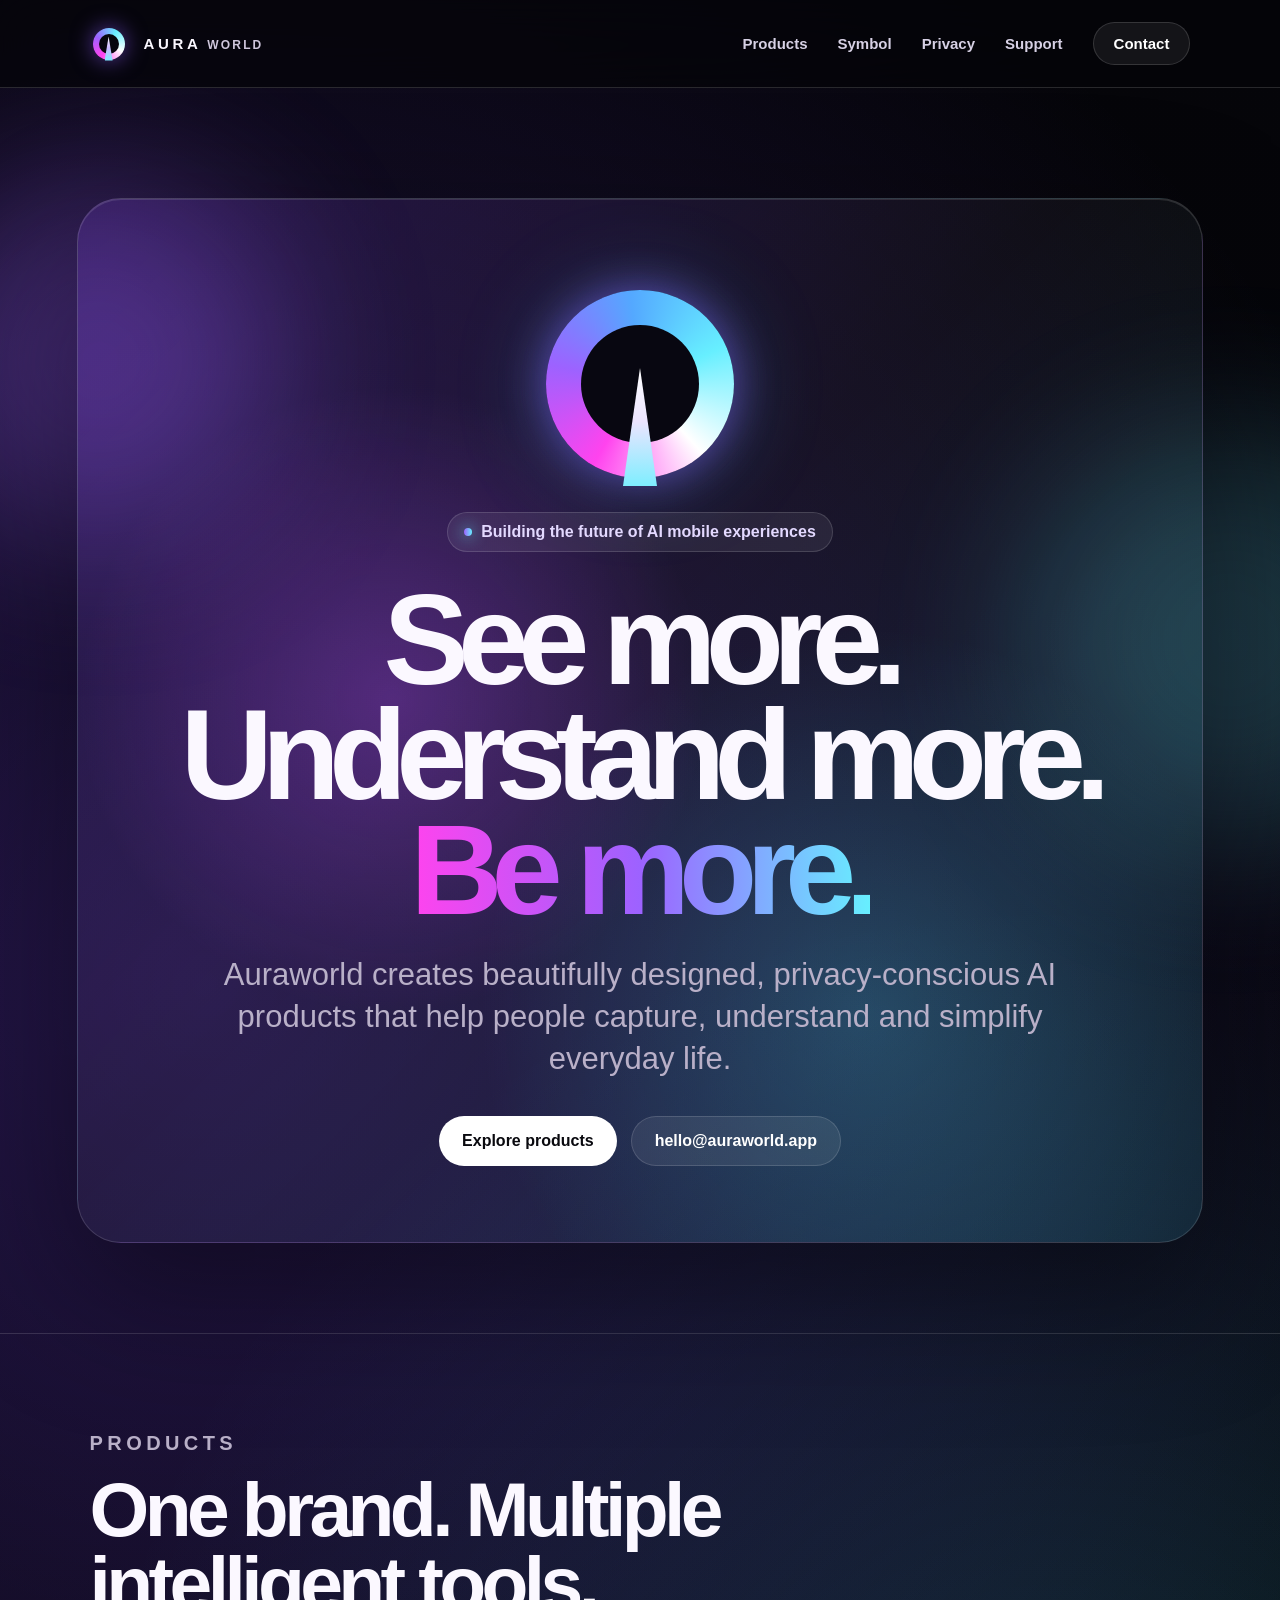
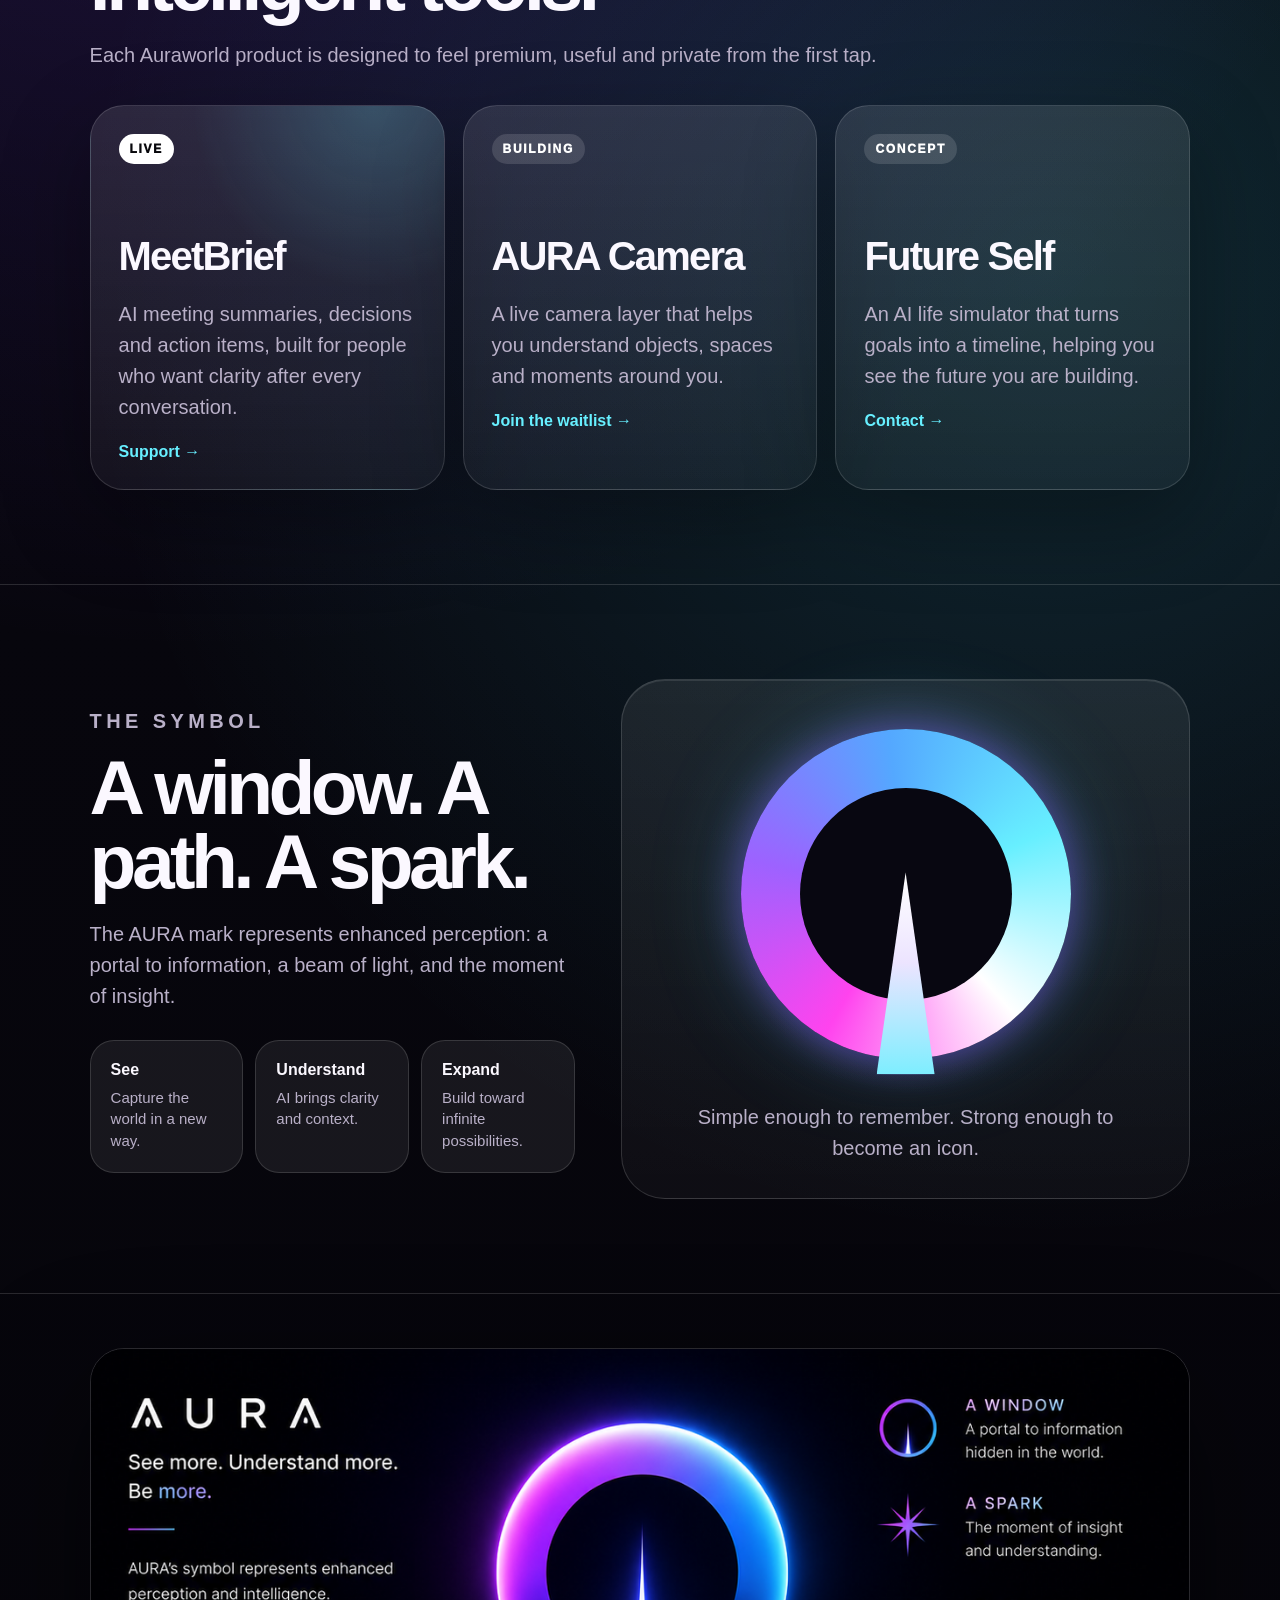
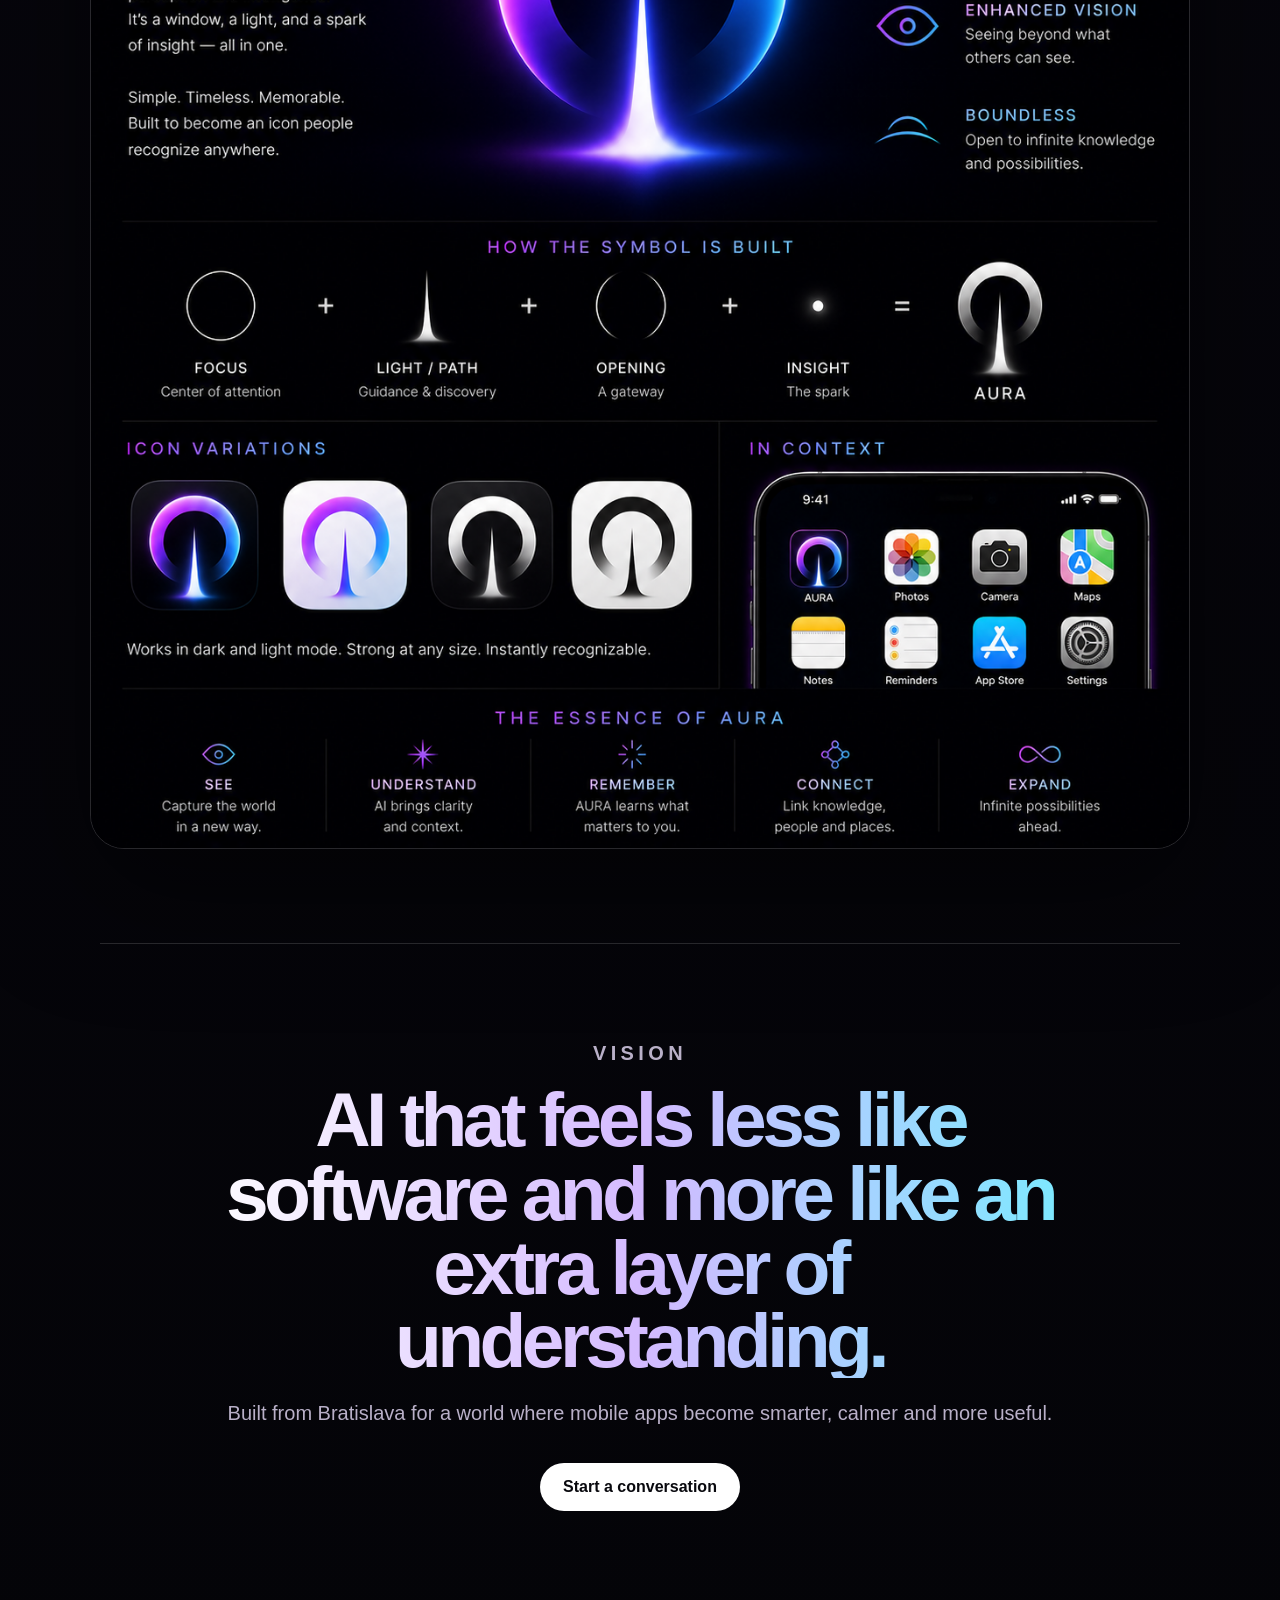
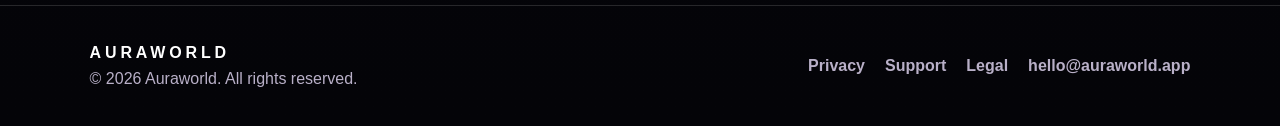
==== commit 0fb5ca40: "Add files via upload" ====
--- a/index.html
+++ b/index.html
@@ -3,16 +3,19 @@
 <head>
   <meta charset="utf-8" />
   <meta name="viewport" content="width=device-width, initial-scale=1" />
-  <title>Auraworld — AI apps for a smarter world</title>
-  <meta name="description" content="Auraworld builds premium, privacy-conscious AI apps for mobile experiences." />
+  <title>Auraworld — See more. Understand more. Be more.</title>
+  <meta name="description" content="Auraworld builds premium, privacy-conscious AI mobile experiences including MeetBrief, AURA Camera and Future Self." />
   <link rel="stylesheet" href="style.css" />
 </head>
 <body>
-  <div class="noise"></div>
+  <div class="grain"></div>
+  <div class="ambient ambient-one"></div>
+  <div class="ambient ambient-two"></div>
+
   <header class="nav">
     <a class="brand" href="index.html" aria-label="Auraworld home">
-      <span class="mini-mark"><span></span></span>
-      <span>AURAWORLD</span>
+      <span class="brand-mark" aria-hidden="true"><i></i></span>
+      <span class="brand-type"><b>AURA</b><em>WORLD</em></span>
     </a>
     <nav>
       <a href="#products">Products</a>
@@ -24,90 +27,85 @@
   </header>
 
   <main>
-    <section class="hero section">
-      <div class="hero-orb" aria-hidden="true"></div>
-      <div class="aura-mark hero-mark" aria-hidden="true"><span></span></div>
-      <p class="eyebrow">Building the future of AI mobile experiences</p>
-      <h1>See more.<br />Understand more.<br /><span>Be more.</span></h1>
-      <p class="hero-copy">Auraworld creates beautifully designed, privacy-conscious AI products that help people understand, capture and simplify everyday life.</p>
-      <div class="actions">
-        <a class="button primary" href="#products">Explore products</a>
-        <a class="button secondary" href="mailto:hello@auraworld.app">hello@auraworld.app</a>
+    <section class="hero">
+      <div class="hero-card">
+        <div class="aura-symbol large" aria-hidden="true"><span></span></div>
+        <p class="eyebrow"><span></span> Building the future of AI mobile experiences</p>
+        <h1>See more.<br />Understand more.<br /><span>Be more.</span></h1>
+        <p class="lead">Auraworld creates beautifully designed, privacy-conscious AI products that help people capture, understand and simplify everyday life.</p>
+        <div class="actions">
+          <a class="button primary" href="#products">Explore products</a>
+          <a class="button ghost" href="mailto:hello@auraworld.app">hello@auraworld.app</a>
+        </div>
       </div>
     </section>
 
-    <section id="products" class="section products">
+    <section id="products" class="section products-section">
       <div class="section-head">
-        <p class="eyebrow">Products</p>
+        <p class="label">Products</p>
         <h2>One brand. Multiple intelligent tools.</h2>
-        <p>Auraworld is built as an ecosystem: focused products with the same premium design language and the same privacy-first foundation.</p>
+        <p>Each Auraworld product is designed to feel premium, useful and private from the first tap.</p>
       </div>
       <div class="product-grid">
         <article class="product-card featured">
-          <div>
-            <span class="tag">Live product</span>
-            <h3>MeetBrief</h3>
-            <p>AI meeting summaries, action items and clean transcripts for people who want to remember what matters.</p>
-          </div>
-          <div class="device-card">
-            <div class="device-top"></div>
-            <strong>Meeting Summary</strong>
-            <p>Key decisions, next steps and smart notes generated in seconds.</p>
-          </div>
+          <span class="status live">Live</span>
+          <h3>MeetBrief</h3>
+          <p>AI meeting summaries, decisions and action items, built for people who want clarity after every conversation.</p>
+          <a href="support.html">Support →</a>
         </article>
         <article class="product-card">
-          <span class="tag">In development</span>
+          <span class="status soon">Building</span>
           <h3>AURA Camera</h3>
-          <p>An AI layer over reality. Point your camera at the world and understand what you see.</p>
+          <p>A live camera layer that helps you understand objects, spaces and moments around you.</p>
+          <a href="mailto:hello@auraworld.app">Join the waitlist →</a>
         </article>
         <article class="product-card">
-          <span class="tag">Concept</span>
+          <span class="status soon">Concept</span>
           <h3>Future Self</h3>
-          <p>A personal AI experience that helps users explore goals, decisions and the future version of themselves.</p>
+          <p>An AI life simulator that turns goals into a timeline, helping you see the future you are building.</p>
+          <a href="mailto:hello@auraworld.app">Contact →</a>
         </article>
       </div>
     </section>
 
     <section id="symbol" class="section symbol-section">
-      <div class="symbol-copy">
-        <p class="eyebrow">The symbol</p>
-        <h2>A window. A spark. A path forward.</h2>
-        <p>The Auraworld mark represents enhanced perception: a circle of focus, an opening into knowledge, and a beam of insight rising through it.</p>
-        <div class="meaning-grid">
-          <div><strong>See</strong><span>Capture the world in a new way.</span></div>
-          <div><strong>Understand</strong><span>AI brings clarity and context.</span></div>
-          <div><strong>Expand</strong><span>Open to infinite possibilities.</span></div>
+      <div class="split">
+        <div>
+          <p class="label">The symbol</p>
+          <h2>A window. A path. A spark.</h2>
+          <p>The AURA mark represents enhanced perception: a portal to information, a beam of light, and the moment of insight.</p>
+          <div class="mini-grid">
+            <div><strong>See</strong><span>Capture the world in a new way.</span></div>
+            <div><strong>Understand</strong><span>AI brings clarity and context.</span></div>
+            <div><strong>Expand</strong><span>Build toward infinite possibilities.</span></div>
+          </div>
         </div>
-      </div>
-      <div class="symbol-showcase">
-        <img src="assets/aura-symbol-board-crop.png" alt="Auraworld glowing portal symbol" />
+        <div class="symbol-showcase">
+          <div class="aura-symbol showcase" aria-hidden="true"><span></span></div>
+          <p>Simple enough to remember. Strong enough to become an icon.</p>
+        </div>
       </div>
     </section>
 
-    <section class="section trust">
-      <div class="trust-card">
-        <h2>Privacy is part of the product.</h2>
-        <p>Every Auraworld app should be clear about what it collects, why it collects it, and how users stay in control.</p>
-        <div class="trust-items">
-          <span>Privacy-conscious</span>
-          <span>Apple-first design</span>
-          <span>Secure communication</span>
-          <span>Human-centered AI</span>
-        </div>
-      </div>
+    <section class="section brand-board-section">
+      <img class="brand-board" src="aura-brand-board.png" alt="AURA brand board showing the symbol meaning and icon variations" />
+    </section>
+
+    <section class="section vision">
+      <p class="label">Vision</p>
+      <h2>AI that feels less like software and more like an extra layer of understanding.</h2>
+      <p>Built from Bratislava for a world where mobile apps become smarter, calmer and more useful.</p>
+      <a class="button primary" href="mailto:contact@auraworld.app">Start a conversation</a>
     </section>
   </main>
 
   <footer>
-    <div>
-      <div class="brand footer-brand"><span class="mini-mark"><span></span></span><span>AURAWORLD</span></div>
-      <p>AI-powered mobile applications by Auraworld.</p>
-    </div>
+    <div><strong>AURAWORLD</strong><p>© 2026 Auraworld. All rights reserved.</p></div>
     <div class="footer-links">
-      <a href="mailto:contact@auraworld.app">contact@auraworld.app</a>
+      <a href="privacy.html">Privacy</a>
       <a href="support.html">Support</a>
-      <a href="privacy.html">Privacy</a>
       <a href="mailto:legal@auraworld.app">Legal</a>
+      <a href="mailto:hello@auraworld.app">hello@auraworld.app</a>
     </div>
   </footer>
 </body>
--- a/style.css
+++ b/style.css
@@ -1,6 +1,40 @@
 :root{
-  --bg:#03040a; --panel:rgba(255,255,255,.065); --panel2:rgba(255,255,255,.09);
-  --text:#f7f7ff; --muted:#a7a4be; --line:rgba(255,255,255,.13);
-  --cyan:#5fe5ff; --violet:#b66cff; --pink:#ff4fea;
+  --bg:#050509;
+  --panel:rgba(255,255,255,.072);
+  --panel-strong:rgba(255,255,255,.105);
+  --line:rgba(255,255,255,.14);
+  --text:#fbf8ff;
+  --muted:#b9b0c8;
+  --dim:#7f7892;
+  --pink:#ff43ee;
+  --violet:#9d62ff;
+  --blue:#54a8ff;
+  --cyan:#67efff;
 }
-*{box-sizing:border-box} html{scroll-behavior:smooth} body{margin:0;font-family:-apple-system,BlinkMacSystemFont,"SF Pro Display","Inter",Segoe UI,sans-serif;background:var(--bg);color:var(--text);overflow-x:hidden} a{color:inherit;text-decoration:none}.noise{position:fixed;inset:0;pointer-events:none;opacity:.06;background-image:url("data:image/svg+xml,%3Csvg viewBox='0 0 180 180' xmlns='http://www.w3.org/2000/svg'%3E%3Cfilter id='n'%3E%3CfeTurbulence type='fractalNoise' baseFrequency='.75' numOctaves='4' stitchTiles='stitch'/%3E%3C/filter%3E%3Crect width='100%25' height='100%25' filter='url(%23n)'/%3E%3C/svg%3E");z-index:20}.nav{position:sticky;top:0;z-index:10;display:flex;align-items:center;justify-content:space-between;padding:18px clamp(22px,6vw,90px);background:rgba(3,4,10,.66);backdrop-filter:blur(24px);border-bottom:1px solid var(--line)}.brand{display:flex;align-items:center;gap:14px;font-weight:800;letter-spacing:.28em;font-size:15px}.mini-mark{width:42px;height:42px;border-radius:13px;display:grid;place-items:center;background:linear-gradient(145deg,#f3f1ff,#7a55ff 45%,#1acfff);box-shadow:0 0 35px rgba(126,76,255,.4)}.mini-mark span{width:24px;height:24px;border-radius:50%;border:5px solid #090a12;border-bottom-color:transparent;position:relative}.mini-mark span:after{content:"";position:absolute;left:50%;bottom:-6px;transform:translateX(-50%);width:5px;height:22px;border-radius:99px;background:#090a12}nav{display:flex;align-items:center;gap:28px;color:#d7d4e5;font-weight:650}.nav-pill{padding:12px 22px;border:1px solid var(--line);border-radius:999px;background:rgba(255,255,255,.07)}.section{padding:110px clamp(22px,7vw,120px)}.hero{min-height:calc(100vh - 80px);display:grid;place-items:center;text-align:center;position:relative;isolation:isolate}.hero:before,.hero:after{content:"";position:absolute;border-radius:50%;filter:blur(70px);z-index:-1;animation:float 9s ease-in-out infinite}.hero:before{width:430px;height:430px;background:rgba(156,79,255,.42);left:12%;top:16%}.hero:after{width:520px;height:520px;background:rgba(42,214,255,.23);right:8%;bottom:7%;animation-delay:-4s}.hero-orb{position:absolute;inset:13% 8%;background:radial-gradient(circle at 40% 40%,rgba(255,255,255,.08),transparent 37%),linear-gradient(130deg,rgba(174,80,255,.14),rgba(46,226,255,.08));border:1px solid var(--line);border-radius:48px;z-index:-2;mask-image:linear-gradient(to bottom,#000,transparent 90%)}.aura-mark{width:170px;height:170px;border-radius:50%;position:relative;margin:0 auto 24px;background:conic-gradient(from 210deg,var(--pink),var(--violet),var(--cyan),#fff,var(--violet),var(--pink));box-shadow:0 0 42px rgba(137,83,255,.55),0 0 92px rgba(73,209,255,.25)}.aura-mark:before{content:"";position:absolute;inset:25px;border-radius:50%;background:var(--bg)}.aura-mark span{position:absolute;left:50%;bottom:-17px;transform:translateX(-50%);width:35px;height:120px;background:linear-gradient(to top,#fff,#a28cff 55%,transparent);clip-path:polygon(50% 0,88% 100%,12% 100%);filter:drop-shadow(0 0 18px #fff) drop-shadow(0 0 30px #705cff)}.eyebrow{display:inline-flex;align-items:center;gap:8px;margin:0 0 22px;padding:10px 17px;border:1px solid var(--line);border-radius:999px;background:rgba(255,255,255,.06);color:#d8d0ff;font-weight:700}.eyebrow:before{content:"";width:8px;height:8px;border-radius:50%;background:linear-gradient(90deg,var(--violet),var(--cyan));box-shadow:0 0 16px var(--violet)}h1{font-size:clamp(64px,10.5vw,150px);line-height:.9;letter-spacing:-.085em;margin:0;max-width:1050px}h1 span,.section-head h2 span{background:linear-gradient(90deg,#fff,#b98cff 45%,var(--cyan));-webkit-background-clip:text;color:transparent}.hero-copy{max-width:760px;margin:34px auto;color:var(--muted);font-size:clamp(21px,2.3vw,32px);line-height:1.35}.actions{display:flex;gap:16px;justify-content:center;flex-wrap:wrap}.button{padding:16px 24px;border-radius:999px;font-weight:800}.primary{background:#fff;color:#05050b}.secondary{border:1px solid var(--line);background:rgba(255,255,255,.08)}.section-head{max-width:850px;margin-bottom:42px}.section-head h2,.symbol-copy h2,.trust h2,.page h1{font-size:clamp(42px,6vw,88px);letter-spacing:-.055em;line-height:.95;margin:0 0 22px}.section-head p,.symbol-copy p,.trust p,.page p{font-size:20px;line-height:1.65;color:var(--muted)}.product-grid{display:grid;grid-template-columns:1.2fr .8fr .8fr;gap:18px}.product-card{min-height:300px;padding:28px;border:1px solid var(--line);border-radius:34px;background:linear-gradient(145deg,rgba(255,255,255,.1),rgba(255,255,255,.035));box-shadow:inset 0 1px 0 rgba(255,255,255,.08);position:relative;overflow:hidden}.product-card:before{content:"";position:absolute;inset:auto -30% -50% 10%;height:220px;background:radial-gradient(circle,rgba(99,219,255,.3),transparent 65%);filter:blur(20px)}.product-card h3{font-size:38px;letter-spacing:-.04em;margin:22px 0 14px}.product-card p{font-size:18px;line-height:1.55;color:var(--muted);max-width:520px}.featured{display:grid;grid-template-columns:1fr 270px;gap:20px}.tag{display:inline-block;padding:9px 13px;border-radius:999px;background:rgba(179,108,255,.13);border:1px solid rgba(179,108,255,.32);color:#e5d5ff;font-weight:800;font-size:13px;text-transform:uppercase;letter-spacing:.08em}.device-card{align-self:end;border:1px solid var(--line);border-radius:30px;background:rgba(0,0,0,.38);padding:18px;box-shadow:0 20px 70px rgba(0,0,0,.4)}.device-top{height:170px;border-radius:24px;background:linear-gradient(145deg,#181822,#3a2572,#21ccff);margin-bottom:16px}.symbol-section{display:grid;grid-template-columns:1fr 1fr;gap:46px;align-items:center;border-top:1px solid var(--line)}.symbol-showcase{border:1px solid var(--line);border-radius:40px;padding:18px;background:rgba(255,255,255,.055);box-shadow:0 35px 120px rgba(101,77,255,.18)}.symbol-showcase img{width:100%;display:block;border-radius:28px}.meaning-grid{display:grid;grid-template-columns:repeat(3,1fr);gap:12px;margin-top:28px}.meaning-grid div{padding:18px;border:1px solid var(--line);border-radius:22px;background:rgba(255,255,255,.055)}.meaning-grid strong{display:block;font-size:15px;letter-spacing:.14em;text-transform:uppercase;color:#e8dcff}.meaning-grid span{display:block;color:var(--muted);margin-top:8px;line-height:1.45}.trust-card{border:1px solid var(--line);border-radius:42px;padding:56px;background:linear-gradient(130deg,rgba(182,108,255,.18),rgba(95,229,255,.08));text-align:center}.trust-items{display:flex;justify-content:center;gap:12px;flex-wrap:wrap;margin-top:26px}.trust-items span{padding:12px 16px;border-radius:999px;border:1px solid var(--line);background:rgba(0,0,0,.2);font-weight:700}footer{display:flex;justify-content:space-between;gap:30px;padding:42px clamp(22px,6vw,90px);border-top:1px solid var(--line);color:var(--muted)}.footer-brand{color:#fff}.footer-links{display:flex;gap:20px;flex-wrap:wrap}.page{max-width:900px;margin:0 auto;padding-top:80px}.page-card{padding:34px;border:1px solid var(--line);border-radius:30px;background:var(--panel)}@keyframes float{50%{transform:translateY(24px) translateX(12px)}}@media(max-width:900px){nav a:not(.nav-pill){display:none}.product-grid,.featured,.symbol-section{grid-template-columns:1fr}.section{padding:80px 22px}h1{font-size:68px}.hero-mark{width:130px;height:130px}.meaning-grid{grid-template-columns:1fr}footer{flex-direction:column}.brand{letter-spacing:.18em}.product-card{min-height:auto}}
+*{box-sizing:border-box}
+html{scroll-behavior:smooth}
+body{
+  margin:0;
+  min-height:100vh;
+  background:
+    radial-gradient(circle at 16% 20%, rgba(124,69,255,.26), transparent 31%),
+    radial-gradient(circle at 82% 38%, rgba(67,229,255,.16), transparent 30%),
+    linear-gradient(180deg,#050509,#07060d 45%,#040408);
+  color:var(--text);
+  font-family:-apple-system,BlinkMacSystemFont,"SF Pro Display","Inter","Segoe UI",sans-serif;
+  overflow-x:hidden;
+}
+.grain{position:fixed;inset:0;pointer-events:none;opacity:.32;background-image:linear-gradient(rgba(255,255,255,.025) 1px,transparent 1px),linear-gradient(90deg,rgba(255,255,255,.018) 1px,transparent 1px);background-size:52px 52px;mask-image:radial-gradient(circle at center,black,transparent 85%)}
+.ambient{position:fixed;border-radius:999px;filter:blur(80px);opacity:.34;pointer-events:none;z-index:-1}.ambient-one{width:360px;height:360px;background:var(--violet);left:-80px;top:180px}.ambient-two{width:420px;height:420px;background:var(--cyan);right:-160px;top:430px;opacity:.2}
+.nav{position:sticky;top:0;z-index:20;display:flex;align-items:center;justify-content:space-between;padding:22px clamp(22px,7vw,92px);background:rgba(5,5,9,.72);backdrop-filter:blur(26px);border-bottom:1px solid var(--line)}
+.brand{display:flex;align-items:center;gap:16px;color:var(--text);text-decoration:none}.brand-mark{width:38px;height:38px;position:relative;display:grid;place-items:center}.brand-mark:before{content:"";width:32px;height:32px;border-radius:50%;background:conic-gradient(from 210deg,var(--pink),var(--violet),var(--cyan),#fff,var(--pink));box-shadow:0 0 22px rgba(140,92,255,.6)}.brand-mark:after{content:"";position:absolute;width:20px;height:20px;border-radius:50%;background:#07060d}.brand-mark i{position:absolute;z-index:2;bottom:2px;width:8px;height:24px;background:linear-gradient(180deg,#fff,#cbb7ff 45%,#7cecff);clip-path:polygon(50% 0,100% 100%,0 100%);filter:drop-shadow(0 0 10px rgba(130,170,255,.95))}
+.brand-type{display:flex;align-items:baseline;gap:6px;letter-spacing:.24em;font-weight:900;font-size:15px}.brand-type em{font-style:normal;color:#cfc7dc;font-weight:700;letter-spacing:.18em;font-size:12px}
+nav{display:flex;gap:30px;align-items:center}nav a{color:#d7d1e5;text-decoration:none;font-weight:760;font-size:15px}.nav-pill{padding:12px 20px;border:1px solid var(--line);border-radius:999px;background:rgba(255,255,255,.065);color:#fff}
+.hero{padding:110px clamp(18px,6vw,86px) 90px;min-height:88vh;display:grid;place-items:center}.hero-card{width:min(1280px,100%);position:relative;text-align:center;padding:82px clamp(18px,5vw,80px) 76px;border:1px solid var(--line);border-radius:44px;background:linear-gradient(135deg,rgba(142,74,255,.17),rgba(255,255,255,.035) 45%,rgba(67,229,255,.11));box-shadow:0 50px 140px rgba(0,0,0,.45), inset 0 1px 0 rgba(255,255,255,.12);overflow:hidden}.hero-card:before{content:"";position:absolute;inset:-2px;background:radial-gradient(circle at 28% 48%,rgba(188,82,255,.30),transparent 32%),radial-gradient(circle at 70% 78%,rgba(76,223,255,.22),transparent 34%);z-index:0}.hero-card>*{position:relative;z-index:1}
+.aura-symbol{position:relative;margin:auto;display:grid;place-items:center}.aura-symbol:before{content:"";position:absolute;border-radius:50%;background:conic-gradient(from 210deg,var(--pink),var(--violet),var(--blue),var(--cyan),#fff,var(--pink));box-shadow:0 0 42px rgba(130,91,255,.55),0 0 92px rgba(88,224,255,.25)}.aura-symbol:after{content:"";position:absolute;border-radius:50%;background:#080711}.aura-symbol span{position:absolute;z-index:2;bottom:0;background:linear-gradient(180deg,#fff 0%,#ece4ff 45%,#7eeeff 100%);clip-path:polygon(50% 0,100% 100%,0 100%);filter:drop-shadow(0 0 18px rgba(120,170,255,.95))}.aura-symbol.large{width:205px;height:205px;animation:float 7s ease-in-out infinite}.aura-symbol.large:before{width:188px;height:188px}.aura-symbol.large:after{width:118px;height:118px}.aura-symbol.large span{width:34px;height:118px}.aura-symbol.showcase{width:360px;height:360px}.aura-symbol.showcase:before{width:330px;height:330px}.aura-symbol.showcase:after{width:212px;height:212px}.aura-symbol.showcase span{width:58px;height:202px}
+.eyebrow{display:inline-flex;align-items:center;gap:9px;margin:26px auto 0;padding:10px 16px;border:1px solid var(--line);border-radius:999px;background:rgba(255,255,255,.07);color:#e3d9ff;font-weight:800}.eyebrow span{width:8px;height:8px;border-radius:50%;background:linear-gradient(90deg,var(--violet),var(--cyan));box-shadow:0 0 15px var(--cyan)}
+h1{font-size:clamp(62px,10vw,138px);line-height:.9;letter-spacing:-.086em;margin:30px 0 26px}h1 span{background:linear-gradient(90deg,var(--pink),var(--violet),var(--cyan));-webkit-background-clip:text;color:transparent}.lead{max-width:850px;margin:0 auto 36px;color:var(--muted);font-size:clamp(20px,2.7vw,31px);line-height:1.36}.actions{display:flex;gap:14px;justify-content:center;flex-wrap:wrap}.button{display:inline-flex;align-items:center;justify-content:center;padding:15px 23px;border-radius:999px;text-decoration:none;font-weight:900}.primary{background:#fff;color:#09090e}.ghost{border:1px solid var(--line);background:rgba(255,255,255,.08);color:#fff}
+.section{padding:94px clamp(22px,7vw,96px);border-top:1px solid var(--line)}.section-head{max-width:850px;margin-bottom:34px}.label{text-transform:uppercase;letter-spacing:.22em;color:#a8f3ff;font-weight:900;font-size:13px;margin:0 0 14px}.section h2{font-size:clamp(40px,6vw,78px);line-height:.96;letter-spacing:-.06em;margin:0 0 18px}.section p{color:var(--muted);font-size:20px;line-height:1.55}.product-grid{display:grid;grid-template-columns:repeat(3,minmax(0,1fr));gap:18px}.product-card{min-height:340px;padding:28px;border-radius:34px;border:1px solid var(--line);background:linear-gradient(180deg,var(--panel-strong),rgba(255,255,255,.04));box-shadow:0 30px 90px rgba(0,0,0,.32);transition:transform .25s ease,border-color .25s ease,background .25s ease}.product-card:hover{transform:translateY(-8px);border-color:rgba(98,232,255,.55);background:linear-gradient(180deg,rgba(255,255,255,.13),rgba(255,255,255,.052))}.product-card h3{font-size:40px;letter-spacing:-.045em;margin:70px 0 12px}.product-card a{color:var(--cyan);font-weight:900;text-decoration:none}.status{display:inline-block;font-size:12px;text-transform:uppercase;letter-spacing:.14em;padding:8px 11px;border-radius:999px;font-weight:950}.live{background:#fff;color:#08080c}.soon{background:rgba(255,255,255,.13);color:#fff}.featured{background:radial-gradient(circle at 80% 0,rgba(103,239,255,.18),transparent 38%),linear-gradient(180deg,var(--panel-strong),rgba(255,255,255,.045))}
+.split{display:grid;grid-template-columns:.92fr 1.08fr;gap:46px;align-items:center}.mini-grid{display:grid;grid-template-columns:repeat(3,1fr);gap:12px;margin-top:28px}.mini-grid div{padding:20px;border:1px solid var(--line);border-radius:24px;background:var(--panel)}.mini-grid strong{display:block;margin-bottom:8px}.mini-grid span{color:var(--muted);font-size:15px;line-height:1.45}.symbol-showcase{min-height:520px;display:grid;place-items:center;text-align:center;border:1px solid var(--line);border-radius:44px;background:radial-gradient(circle at 50% 48%,rgba(143,88,255,.24),transparent 42%),linear-gradient(180deg,rgba(255,255,255,.08),rgba(255,255,255,.035));box-shadow:inset 0 1px 0 rgba(255,255,255,.1)}.symbol-showcase p{max-width:460px;margin:-40px auto 0}.brand-board-section{padding-top:54px}.brand-board{display:block;width:min(1120px,100%);margin:auto;border:1px solid var(--line);border-radius:34px;box-shadow:0 40px 120px rgba(0,0,0,.5)}.vision{text-align:center;max-width:1080px;margin:auto}.vision h2{background:linear-gradient(90deg,#fff,#d4baff,#77ecff);-webkit-background-clip:text;color:transparent}.vision .button{margin-top:14px}footer{display:flex;justify-content:space-between;gap:24px;align-items:center;padding:38px clamp(22px,7vw,96px);border-top:1px solid var(--line);color:var(--muted)}footer strong{color:#fff;letter-spacing:.24em}footer p{margin:8px 0 0}.footer-links{display:flex;gap:20px;flex-wrap:wrap}.footer-links a{color:var(--muted);text-decoration:none;font-weight:650}
+@keyframes float{0%,100%{transform:translateY(0)}50%{transform:translateY(-14px)}}
+@media(max-width:900px){.nav{padding:18px 20px}nav{display:none}.hero{padding:54px 16px 70px}.hero-card{border-radius:30px;padding:56px 18px}.aura-symbol.large{width:150px;height:150px}.aura-symbol.large:before{width:138px;height:138px}.aura-symbol.large:after{width:86px;height:86px}.aura-symbol.large span{width:26px;height:86px}h1{font-size:58px}.lead{font-size:20px}.product-grid,.split,.mini-grid{grid-template-columns:1fr}.section{padding:70px 20px}.aura-symbol.showcase{width:240px;height:240px}.aura-symbol.showcase:before{width:220px;height:220px}.aura-symbol.showcase:after{width:140px;height:140px}.aura-symbol.showcase span{width:40px;height:136px}.symbol-showcase{min-height:390px}.brand-board{border-radius:22px}footer{display:block}.footer-links{margin-top:20px}.brand-type{font-size:13px}}
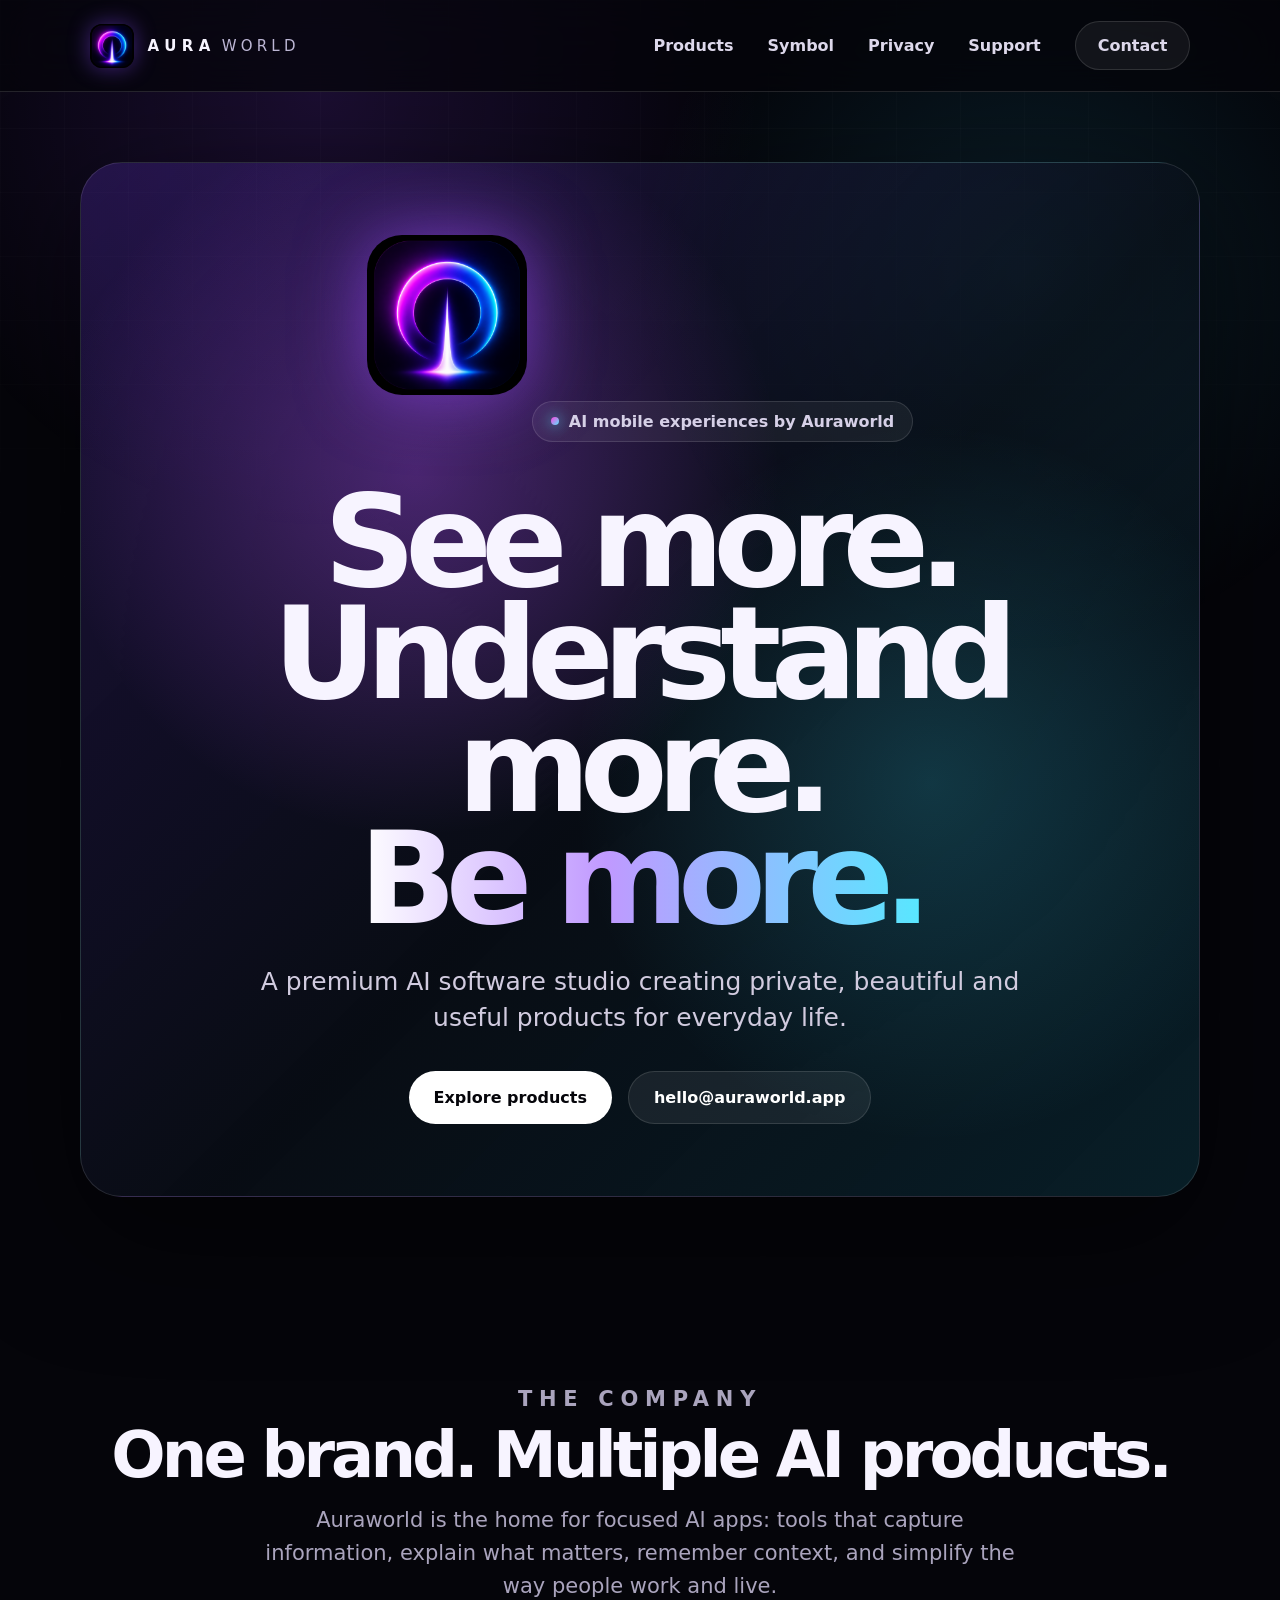
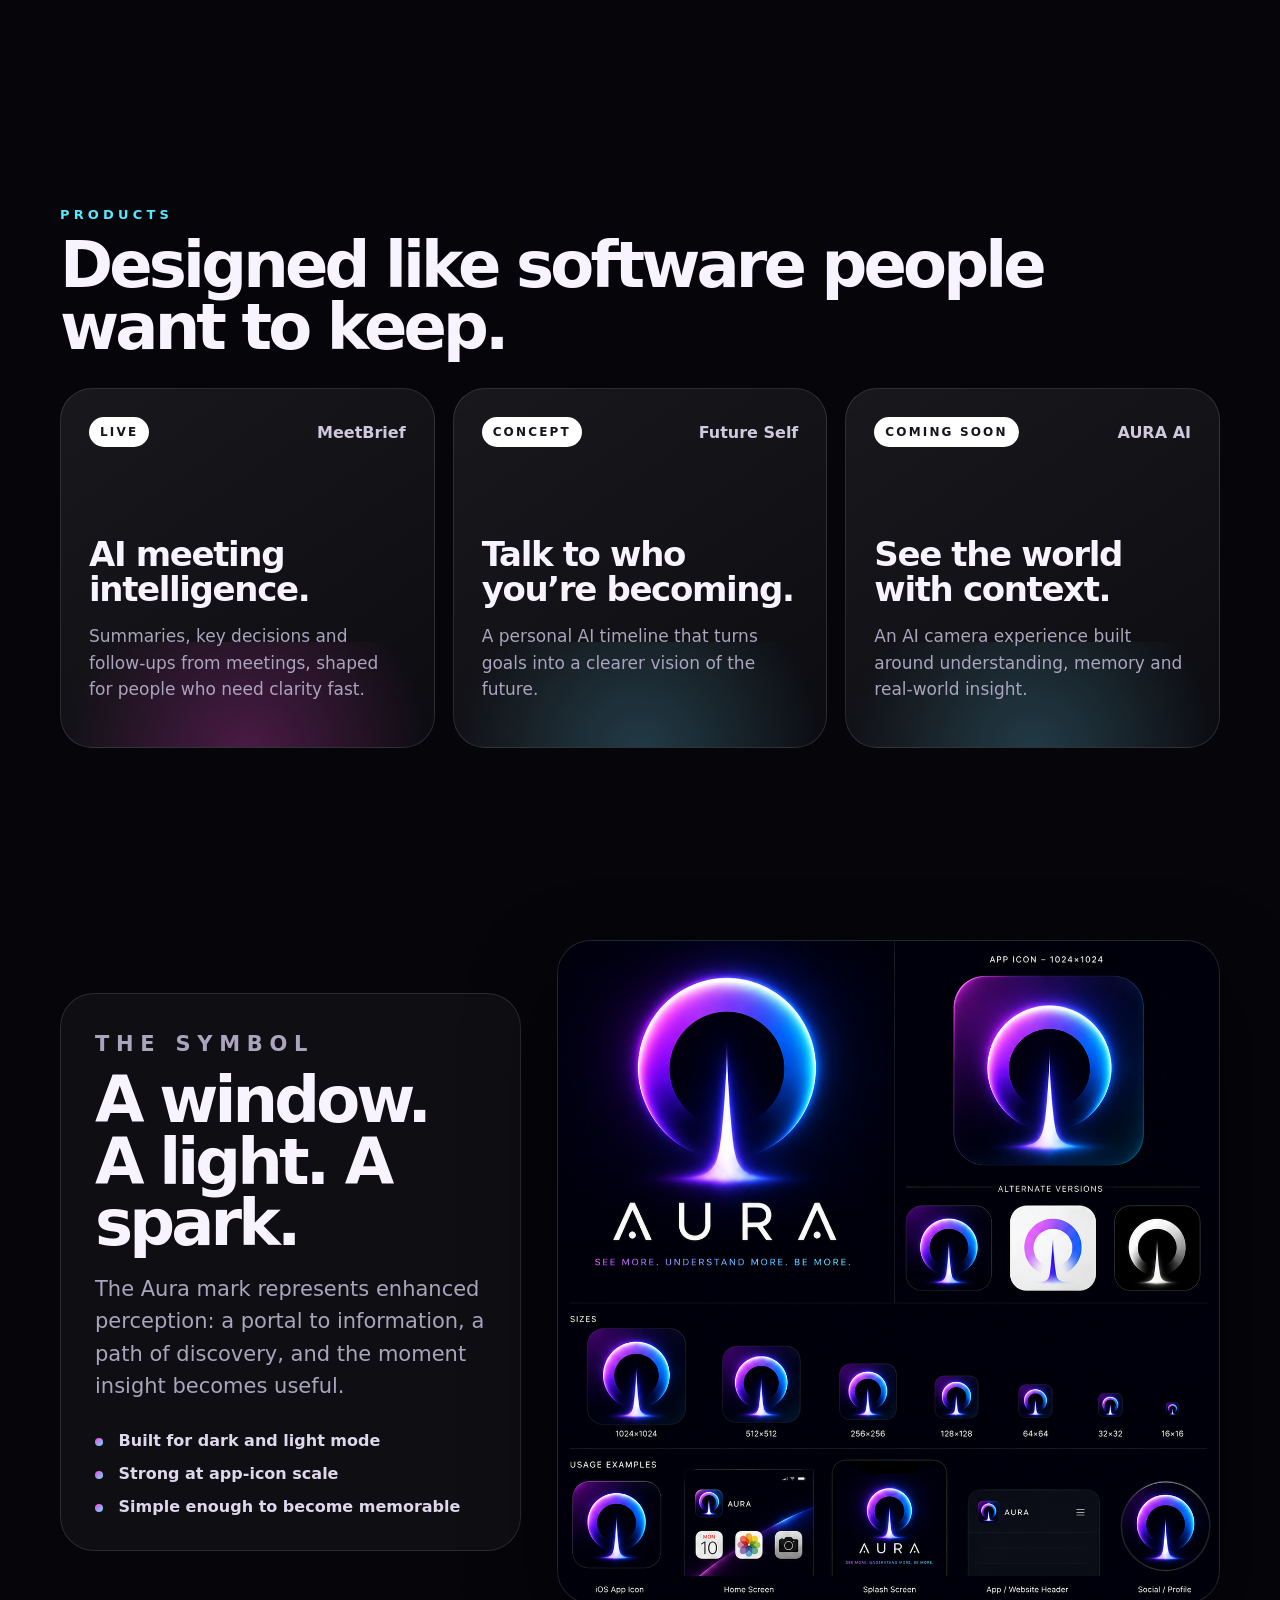
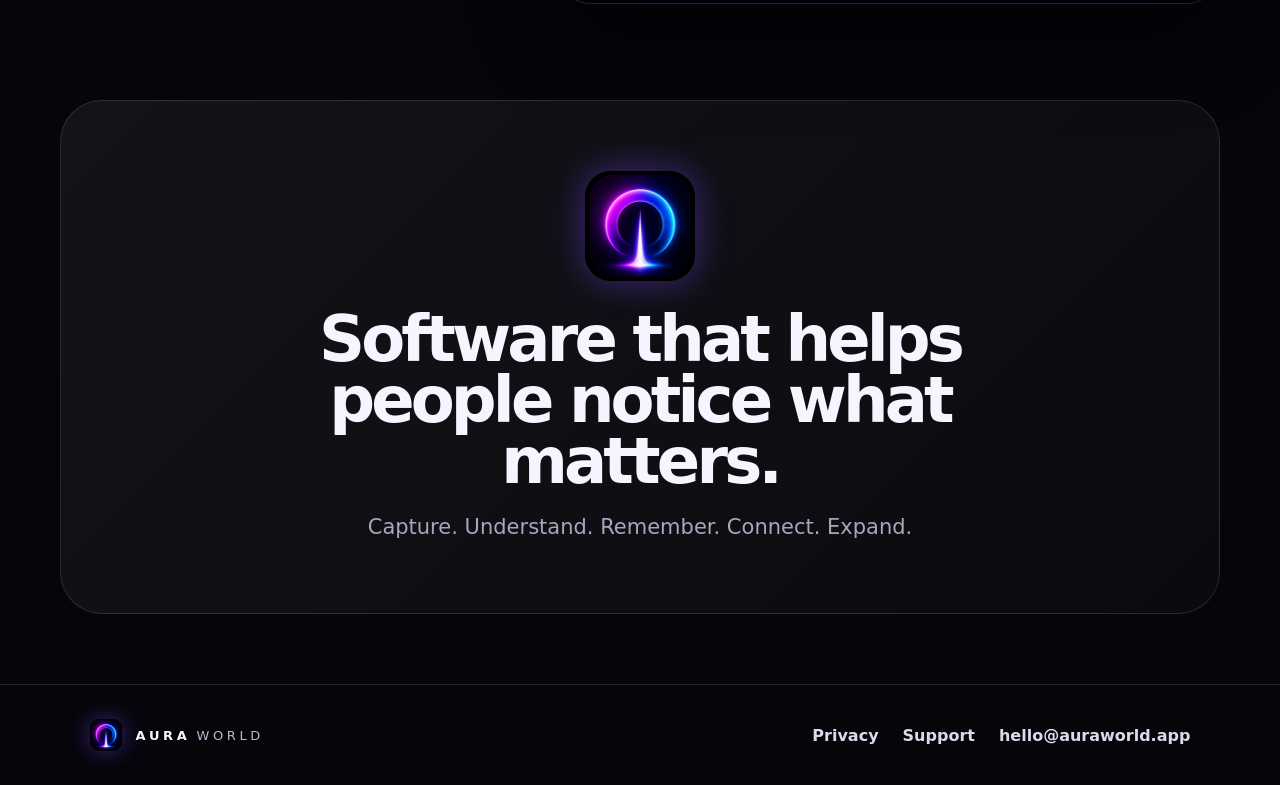
==== commit 085bb20c: "Add files via upload" ====
--- a/index.html
+++ b/index.html
@@ -4,35 +4,36 @@
   <meta charset="utf-8" />
   <meta name="viewport" content="width=device-width, initial-scale=1" />
   <title>Auraworld — See more. Understand more. Be more.</title>
-  <meta name="description" content="Auraworld builds premium, privacy-conscious AI mobile experiences including MeetBrief, AURA Camera and Future Self." />
+  <meta name="description" content="Auraworld builds beautifully designed AI mobile experiences that help people see more, understand more, and be more." />
+  <link rel="icon" href="assets/aura-icon.png" />
+  <link rel="apple-touch-icon" href="assets/aura-icon.png" />
   <link rel="stylesheet" href="style.css" />
 </head>
 <body>
-  <div class="grain"></div>
-  <div class="ambient ambient-one"></div>
-  <div class="ambient ambient-two"></div>
-
+  <div class="noise"></div>
   <header class="nav">
-    <a class="brand" href="index.html" aria-label="Auraworld home">
-      <span class="brand-mark" aria-hidden="true"><i></i></span>
-      <span class="brand-type"><b>AURA</b><em>WORLD</em></span>
+    <a class="brand" href="#top" aria-label="Auraworld home">
+      <img src="assets/aura-icon.png" alt="Auraworld symbol" />
+      <span><strong>AURA</strong><em>WORLD</em></span>
     </a>
     <nav>
       <a href="#products">Products</a>
       <a href="#symbol">Symbol</a>
       <a href="privacy.html">Privacy</a>
       <a href="support.html">Support</a>
-      <a class="nav-pill" href="mailto:hello@auraworld.app">Contact</a>
+      <a class="pill" href="mailto:hello@auraworld.app">Contact</a>
     </nav>
   </header>
 
-  <main>
+  <main id="top">
     <section class="hero">
-      <div class="hero-card">
-        <div class="aura-symbol large" aria-hidden="true"><span></span></div>
-        <p class="eyebrow"><span></span> Building the future of AI mobile experiences</p>
-        <h1>See more.<br />Understand more.<br /><span>Be more.</span></h1>
-        <p class="lead">Auraworld creates beautifully designed, privacy-conscious AI products that help people capture, understand and simplify everyday life.</p>
+      <div class="hero-glow one"></div>
+      <div class="hero-glow two"></div>
+      <div class="hero-inner">
+        <img class="hero-symbol" src="assets/aura-icon.png" alt="Aura symbol" />
+        <p class="eyebrow"><span></span> AI mobile experiences by Auraworld</p>
+        <h1>See more.<br>Understand more.<br><span>Be more.</span></h1>
+        <p class="hero-copy">A premium AI software studio creating private, beautiful and useful products for everyday life.</p>
         <div class="actions">
           <a class="button primary" href="#products">Explore products</a>
           <a class="button ghost" href="mailto:hello@auraworld.app">hello@auraworld.app</a>
@@ -40,71 +41,64 @@
       </div>
     </section>
 
-    <section id="products" class="section products-section">
+    <section class="intro section">
+      <p class="kicker">The company</p>
+      <h2>One brand. Multiple AI products.</h2>
+      <p>Auraworld is the home for focused AI apps: tools that capture information, explain what matters, remember context, and simplify the way people work and live.</p>
+    </section>
+
+    <section id="products" class="section products">
       <div class="section-head">
-        <p class="label">Products</p>
-        <h2>One brand. Multiple intelligent tools.</h2>
-        <p>Each Auraworld product is designed to feel premium, useful and private from the first tap.</p>
+        <p class="kicker">Products</p>
+        <h2>Designed like software people want to keep.</h2>
       </div>
-      <div class="product-grid">
+      <div class="grid">
         <article class="product-card featured">
-          <span class="status live">Live</span>
-          <h3>MeetBrief</h3>
-          <p>AI meeting summaries, decisions and action items, built for people who want clarity after every conversation.</p>
-          <a href="support.html">Support →</a>
+          <div class="card-top"><span>Live</span><b>MeetBrief</b></div>
+          <h3>AI meeting intelligence.</h3>
+          <p>Summaries, key decisions and follow-ups from meetings, shaped for people who need clarity fast.</p>
         </article>
         <article class="product-card">
-          <span class="status soon">Building</span>
-          <h3>AURA Camera</h3>
-          <p>A live camera layer that helps you understand objects, spaces and moments around you.</p>
-          <a href="mailto:hello@auraworld.app">Join the waitlist →</a>
+          <div class="card-top"><span>Concept</span><b>Future Self</b></div>
+          <h3>Talk to who you’re becoming.</h3>
+          <p>A personal AI timeline that turns goals into a clearer vision of the future.</p>
         </article>
         <article class="product-card">
-          <span class="status soon">Concept</span>
-          <h3>Future Self</h3>
-          <p>An AI life simulator that turns goals into a timeline, helping you see the future you are building.</p>
-          <a href="mailto:hello@auraworld.app">Contact →</a>
+          <div class="card-top"><span>Coming soon</span><b>AURA AI</b></div>
+          <h3>See the world with context.</h3>
+          <p>An AI camera experience built around understanding, memory and real-world insight.</p>
         </article>
       </div>
     </section>
 
-    <section id="symbol" class="section symbol-section">
-      <div class="split">
-        <div>
-          <p class="label">The symbol</p>
-          <h2>A window. A path. A spark.</h2>
-          <p>The AURA mark represents enhanced perception: a portal to information, a beam of light, and the moment of insight.</p>
-          <div class="mini-grid">
-            <div><strong>See</strong><span>Capture the world in a new way.</span></div>
-            <div><strong>Understand</strong><span>AI brings clarity and context.</span></div>
-            <div><strong>Expand</strong><span>Build toward infinite possibilities.</span></div>
-          </div>
-        </div>
-        <div class="symbol-showcase">
-          <div class="aura-symbol showcase" aria-hidden="true"><span></span></div>
-          <p>Simple enough to remember. Strong enough to become an icon.</p>
-        </div>
+    <section id="symbol" class="symbol-section section">
+      <div class="symbol-copy">
+        <p class="kicker">The symbol</p>
+        <h2>A window. A light. A spark.</h2>
+        <p>The Aura mark represents enhanced perception: a portal to information, a path of discovery, and the moment insight becomes useful.</p>
+        <ul>
+          <li><span></span> Built for dark and light mode</li>
+          <li><span></span> Strong at app-icon scale</li>
+          <li><span></span> Simple enough to become memorable</li>
+        </ul>
+      </div>
+      <div class="symbol-frame">
+        <img src="assets/aura-brand-board.png" alt="Aura brand board" />
       </div>
     </section>
 
-    <section class="section brand-board-section">
-      <img class="brand-board" src="aura-brand-board.png" alt="AURA brand board showing the symbol meaning and icon variations" />
-    </section>
-
     <section class="section vision">
-      <p class="label">Vision</p>
-      <h2>AI that feels less like software and more like an extra layer of understanding.</h2>
-      <p>Built from Bratislava for a world where mobile apps become smarter, calmer and more useful.</p>
-      <a class="button primary" href="mailto:contact@auraworld.app">Start a conversation</a>
+      <img src="assets/aura-icon.png" alt="Aura symbol" />
+      <h2>Software that helps people notice what matters.</h2>
+      <p>Capture. Understand. Remember. Connect. Expand.</p>
     </section>
   </main>
 
   <footer>
-    <div><strong>AURAWORLD</strong><p>© 2026 Auraworld. All rights reserved.</p></div>
-    <div class="footer-links">
+    <a class="brand small" href="#top"><img src="assets/aura-icon.png" alt="" /><span><strong>AURA</strong><em>WORLD</em></span></a>
+    <div class="foot-links">
       <a href="privacy.html">Privacy</a>
       <a href="support.html">Support</a>
-      <a href="mailto:legal@auraworld.app">Legal</a>
       <a href="mailto:hello@auraworld.app">hello@auraworld.app</a>
     </div>
   </footer>
--- a/style.css
+++ b/style.css
@@ -1,40 +1,18 @@
 :root{
-  --bg:#050509;
-  --panel:rgba(255,255,255,.072);
-  --panel-strong:rgba(255,255,255,.105);
-  --line:rgba(255,255,255,.14);
-  --text:#fbf8ff;
-  --muted:#b9b0c8;
-  --dim:#7f7892;
-  --pink:#ff43ee;
-  --violet:#9d62ff;
-  --blue:#54a8ff;
-  --cyan:#67efff;
+  --bg:#05050a; --panel:#0d0d18; --text:#f7f4ff; --muted:#aaa4bd; --line:rgba(255,255,255,.12);
+  --cyan:#58e7ff; --violet:#b06cff; --pink:#ff41df;
 }
-*{box-sizing:border-box}
-html{scroll-behavior:smooth}
-body{
-  margin:0;
-  min-height:100vh;
-  background:
-    radial-gradient(circle at 16% 20%, rgba(124,69,255,.26), transparent 31%),
-    radial-gradient(circle at 82% 38%, rgba(67,229,255,.16), transparent 30%),
-    linear-gradient(180deg,#050509,#07060d 45%,#040408);
-  color:var(--text);
-  font-family:-apple-system,BlinkMacSystemFont,"SF Pro Display","Inter","Segoe UI",sans-serif;
-  overflow-x:hidden;
-}
-.grain{position:fixed;inset:0;pointer-events:none;opacity:.32;background-image:linear-gradient(rgba(255,255,255,.025) 1px,transparent 1px),linear-gradient(90deg,rgba(255,255,255,.018) 1px,transparent 1px);background-size:52px 52px;mask-image:radial-gradient(circle at center,black,transparent 85%)}
-.ambient{position:fixed;border-radius:999px;filter:blur(80px);opacity:.34;pointer-events:none;z-index:-1}.ambient-one{width:360px;height:360px;background:var(--violet);left:-80px;top:180px}.ambient-two{width:420px;height:420px;background:var(--cyan);right:-160px;top:430px;opacity:.2}
-.nav{position:sticky;top:0;z-index:20;display:flex;align-items:center;justify-content:space-between;padding:22px clamp(22px,7vw,92px);background:rgba(5,5,9,.72);backdrop-filter:blur(26px);border-bottom:1px solid var(--line)}
-.brand{display:flex;align-items:center;gap:16px;color:var(--text);text-decoration:none}.brand-mark{width:38px;height:38px;position:relative;display:grid;place-items:center}.brand-mark:before{content:"";width:32px;height:32px;border-radius:50%;background:conic-gradient(from 210deg,var(--pink),var(--violet),var(--cyan),#fff,var(--pink));box-shadow:0 0 22px rgba(140,92,255,.6)}.brand-mark:after{content:"";position:absolute;width:20px;height:20px;border-radius:50%;background:#07060d}.brand-mark i{position:absolute;z-index:2;bottom:2px;width:8px;height:24px;background:linear-gradient(180deg,#fff,#cbb7ff 45%,#7cecff);clip-path:polygon(50% 0,100% 100%,0 100%);filter:drop-shadow(0 0 10px rgba(130,170,255,.95))}
-.brand-type{display:flex;align-items:baseline;gap:6px;letter-spacing:.24em;font-weight:900;font-size:15px}.brand-type em{font-style:normal;color:#cfc7dc;font-weight:700;letter-spacing:.18em;font-size:12px}
-nav{display:flex;gap:30px;align-items:center}nav a{color:#d7d1e5;text-decoration:none;font-weight:760;font-size:15px}.nav-pill{padding:12px 20px;border:1px solid var(--line);border-radius:999px;background:rgba(255,255,255,.065);color:#fff}
-.hero{padding:110px clamp(18px,6vw,86px) 90px;min-height:88vh;display:grid;place-items:center}.hero-card{width:min(1280px,100%);position:relative;text-align:center;padding:82px clamp(18px,5vw,80px) 76px;border:1px solid var(--line);border-radius:44px;background:linear-gradient(135deg,rgba(142,74,255,.17),rgba(255,255,255,.035) 45%,rgba(67,229,255,.11));box-shadow:0 50px 140px rgba(0,0,0,.45), inset 0 1px 0 rgba(255,255,255,.12);overflow:hidden}.hero-card:before{content:"";position:absolute;inset:-2px;background:radial-gradient(circle at 28% 48%,rgba(188,82,255,.30),transparent 32%),radial-gradient(circle at 70% 78%,rgba(76,223,255,.22),transparent 34%);z-index:0}.hero-card>*{position:relative;z-index:1}
-.aura-symbol{position:relative;margin:auto;display:grid;place-items:center}.aura-symbol:before{content:"";position:absolute;border-radius:50%;background:conic-gradient(from 210deg,var(--pink),var(--violet),var(--blue),var(--cyan),#fff,var(--pink));box-shadow:0 0 42px rgba(130,91,255,.55),0 0 92px rgba(88,224,255,.25)}.aura-symbol:after{content:"";position:absolute;border-radius:50%;background:#080711}.aura-symbol span{position:absolute;z-index:2;bottom:0;background:linear-gradient(180deg,#fff 0%,#ece4ff 45%,#7eeeff 100%);clip-path:polygon(50% 0,100% 100%,0 100%);filter:drop-shadow(0 0 18px rgba(120,170,255,.95))}.aura-symbol.large{width:205px;height:205px;animation:float 7s ease-in-out infinite}.aura-symbol.large:before{width:188px;height:188px}.aura-symbol.large:after{width:118px;height:118px}.aura-symbol.large span{width:34px;height:118px}.aura-symbol.showcase{width:360px;height:360px}.aura-symbol.showcase:before{width:330px;height:330px}.aura-symbol.showcase:after{width:212px;height:212px}.aura-symbol.showcase span{width:58px;height:202px}
-.eyebrow{display:inline-flex;align-items:center;gap:9px;margin:26px auto 0;padding:10px 16px;border:1px solid var(--line);border-radius:999px;background:rgba(255,255,255,.07);color:#e3d9ff;font-weight:800}.eyebrow span{width:8px;height:8px;border-radius:50%;background:linear-gradient(90deg,var(--violet),var(--cyan));box-shadow:0 0 15px var(--cyan)}
-h1{font-size:clamp(62px,10vw,138px);line-height:.9;letter-spacing:-.086em;margin:30px 0 26px}h1 span{background:linear-gradient(90deg,var(--pink),var(--violet),var(--cyan));-webkit-background-clip:text;color:transparent}.lead{max-width:850px;margin:0 auto 36px;color:var(--muted);font-size:clamp(20px,2.7vw,31px);line-height:1.36}.actions{display:flex;gap:14px;justify-content:center;flex-wrap:wrap}.button{display:inline-flex;align-items:center;justify-content:center;padding:15px 23px;border-radius:999px;text-decoration:none;font-weight:900}.primary{background:#fff;color:#09090e}.ghost{border:1px solid var(--line);background:rgba(255,255,255,.08);color:#fff}
-.section{padding:94px clamp(22px,7vw,96px);border-top:1px solid var(--line)}.section-head{max-width:850px;margin-bottom:34px}.label{text-transform:uppercase;letter-spacing:.22em;color:#a8f3ff;font-weight:900;font-size:13px;margin:0 0 14px}.section h2{font-size:clamp(40px,6vw,78px);line-height:.96;letter-spacing:-.06em;margin:0 0 18px}.section p{color:var(--muted);font-size:20px;line-height:1.55}.product-grid{display:grid;grid-template-columns:repeat(3,minmax(0,1fr));gap:18px}.product-card{min-height:340px;padding:28px;border-radius:34px;border:1px solid var(--line);background:linear-gradient(180deg,var(--panel-strong),rgba(255,255,255,.04));box-shadow:0 30px 90px rgba(0,0,0,.32);transition:transform .25s ease,border-color .25s ease,background .25s ease}.product-card:hover{transform:translateY(-8px);border-color:rgba(98,232,255,.55);background:linear-gradient(180deg,rgba(255,255,255,.13),rgba(255,255,255,.052))}.product-card h3{font-size:40px;letter-spacing:-.045em;margin:70px 0 12px}.product-card a{color:var(--cyan);font-weight:900;text-decoration:none}.status{display:inline-block;font-size:12px;text-transform:uppercase;letter-spacing:.14em;padding:8px 11px;border-radius:999px;font-weight:950}.live{background:#fff;color:#08080c}.soon{background:rgba(255,255,255,.13);color:#fff}.featured{background:radial-gradient(circle at 80% 0,rgba(103,239,255,.18),transparent 38%),linear-gradient(180deg,var(--panel-strong),rgba(255,255,255,.045))}
-.split{display:grid;grid-template-columns:.92fr 1.08fr;gap:46px;align-items:center}.mini-grid{display:grid;grid-template-columns:repeat(3,1fr);gap:12px;margin-top:28px}.mini-grid div{padding:20px;border:1px solid var(--line);border-radius:24px;background:var(--panel)}.mini-grid strong{display:block;margin-bottom:8px}.mini-grid span{color:var(--muted);font-size:15px;line-height:1.45}.symbol-showcase{min-height:520px;display:grid;place-items:center;text-align:center;border:1px solid var(--line);border-radius:44px;background:radial-gradient(circle at 50% 48%,rgba(143,88,255,.24),transparent 42%),linear-gradient(180deg,rgba(255,255,255,.08),rgba(255,255,255,.035));box-shadow:inset 0 1px 0 rgba(255,255,255,.1)}.symbol-showcase p{max-width:460px;margin:-40px auto 0}.brand-board-section{padding-top:54px}.brand-board{display:block;width:min(1120px,100%);margin:auto;border:1px solid var(--line);border-radius:34px;box-shadow:0 40px 120px rgba(0,0,0,.5)}.vision{text-align:center;max-width:1080px;margin:auto}.vision h2{background:linear-gradient(90deg,#fff,#d4baff,#77ecff);-webkit-background-clip:text;color:transparent}.vision .button{margin-top:14px}footer{display:flex;justify-content:space-between;gap:24px;align-items:center;padding:38px clamp(22px,7vw,96px);border-top:1px solid var(--line);color:var(--muted)}footer strong{color:#fff;letter-spacing:.24em}footer p{margin:8px 0 0}.footer-links{display:flex;gap:20px;flex-wrap:wrap}.footer-links a{color:var(--muted);text-decoration:none;font-weight:650}
-@keyframes float{0%,100%{transform:translateY(0)}50%{transform:translateY(-14px)}}
-@media(max-width:900px){.nav{padding:18px 20px}nav{display:none}.hero{padding:54px 16px 70px}.hero-card{border-radius:30px;padding:56px 18px}.aura-symbol.large{width:150px;height:150px}.aura-symbol.large:before{width:138px;height:138px}.aura-symbol.large:after{width:86px;height:86px}.aura-symbol.large span{width:26px;height:86px}h1{font-size:58px}.lead{font-size:20px}.product-grid,.split,.mini-grid{grid-template-columns:1fr}.section{padding:70px 20px}.aura-symbol.showcase{width:240px;height:240px}.aura-symbol.showcase:before{width:220px;height:220px}.aura-symbol.showcase:after{width:140px;height:140px}.aura-symbol.showcase span{width:40px;height:136px}.symbol-showcase{min-height:390px}.brand-board{border-radius:22px}footer{display:block}.footer-links{margin-top:20px}.brand-type{font-size:13px}}
+*{box-sizing:border-box} html{scroll-behavior:smooth} body{margin:0;background:var(--bg);color:var(--text);font-family:Inter,ui-sans-serif,system-ui,-apple-system,BlinkMacSystemFont,"SF Pro Display","Segoe UI",sans-serif;overflow-x:hidden}.noise{position:fixed;inset:0;pointer-events:none;background:radial-gradient(circle at 25% 10%,rgba(142,62,255,.16),transparent 35%),radial-gradient(circle at 80% 30%,rgba(50,214,255,.12),transparent 32%);z-index:-2}.noise:after{content:"";position:absolute;inset:0;background-image:linear-gradient(rgba(255,255,255,.025) 1px,transparent 1px),linear-gradient(90deg,rgba(255,255,255,.02) 1px,transparent 1px);background-size:64px 64px;mask-image:linear-gradient(to bottom,#000,transparent 75%)}
+.nav{height:92px;display:flex;align-items:center;justify-content:space-between;padding:0 clamp(24px,7vw,110px);position:sticky;top:0;z-index:10;background:rgba(5,5,10,.72);backdrop-filter:blur(24px);border-bottom:1px solid var(--line)}.brand{display:flex;align-items:center;gap:14px;text-decoration:none;color:var(--text);letter-spacing:.36em;font-size:15px}.brand img{width:44px;height:44px;border-radius:12px;object-fit:cover;box-shadow:0 0 22px rgba(136,75,255,.45)}.brand em{font-style:normal;color:#bcb6d4;margin-left:6px;letter-spacing:.28em}.brand.small{font-size:13px;letter-spacing:.28em}.brand.small img{width:32px;height:32px;border-radius:9px}nav{display:flex;gap:34px;align-items:center}nav a,.foot-links a{color:#ddd8eb;text-decoration:none;font-weight:700}nav a:hover,.foot-links a:hover{color:white}.pill{padding:14px 22px;border:1px solid var(--line);border-radius:999px;background:rgba(255,255,255,.06)}
+.hero{min-height:calc(100vh - 92px);display:grid;place-items:center;padding:70px 22px 90px;position:relative}.hero-inner{width:min(1120px,100%);text-align:center;border:1px solid var(--line);border-radius:42px;padding:72px clamp(22px,6vw,80px);background:linear-gradient(135deg,rgba(122,65,255,.2),rgba(10,17,26,.62) 54%,rgba(33,218,255,.12));box-shadow:0 40px 120px rgba(0,0,0,.55);position:relative;overflow:hidden}.hero-inner:before{content:"";position:absolute;inset:-1px;background:radial-gradient(circle at 30% 30%,rgba(182,84,255,.34),transparent 34%),radial-gradient(circle at 76% 60%,rgba(60,222,255,.18),transparent 34%);z-index:0}.hero-inner>*{position:relative;z-index:1}.hero-symbol{width:160px;height:160px;border-radius:35px;object-fit:cover;margin:0 auto 30px;filter:drop-shadow(0 0 34px rgba(156,76,255,.6))}.eyebrow{display:inline-flex;align-items:center;gap:10px;padding:10px 18px;border:1px solid var(--line);border-radius:999px;background:rgba(255,255,255,.06);color:#d6d0e7;font-weight:800}.eyebrow span{width:8px;height:8px;border-radius:50%;background:linear-gradient(135deg,var(--pink),var(--cyan));box-shadow:0 0 14px var(--cyan)}h1{font-size:clamp(54px,10vw,132px);line-height:.88;letter-spacing:-.085em;margin:28px 0 28px}h1 span{background:linear-gradient(90deg,#fff,#c099ff 44%,var(--cyan));-webkit-background-clip:text;background-clip:text;color:transparent}.hero-copy{font-size:clamp(18px,2vw,25px);color:#d1cbdf;max-width:780px;margin:0 auto 34px;line-height:1.45}.actions{display:flex;justify-content:center;gap:16px;flex-wrap:wrap}.button{display:inline-flex;align-items:center;justify-content:center;padding:16px 25px;border-radius:999px;text-decoration:none;font-weight:900}.primary{background:#fff;color:#05050a}.ghost{border:1px solid var(--line);color:#fff;background:rgba(255,255,255,.07)}
+.section{width:min(1160px,calc(100% - 44px));margin:0 auto;padding:96px 0}.kicker{letter-spacing:.32em;text-transform:uppercase;color:var(--cyan);font-weight:900;font-size:13px}.intro{text-align:center}.intro h2,.section-head h2,.symbol-copy h2,.vision h2{font-size:clamp(34px,5vw,72px);line-height:.96;letter-spacing:-.06em;margin:10px 0 18px}.intro p,.symbol-copy p,.vision p{color:var(--muted);font-size:21px;line-height:1.55;max-width:780px;margin:0 auto}.section-head{margin-bottom:30px}.grid{display:grid;grid-template-columns:repeat(3,1fr);gap:18px}.product-card{min-height:360px;border:1px solid var(--line);border-radius:32px;padding:28px;background:linear-gradient(145deg,rgba(255,255,255,.08),rgba(255,255,255,.03));position:relative;overflow:hidden}.product-card:before{content:"";position:absolute;inset:auto -20% -32% -20%;height:220px;background:radial-gradient(circle,rgba(104,220,255,.22),transparent 65%)}.product-card.featured:before{background:radial-gradient(circle,rgba(255,64,220,.25),transparent 65%)}.card-top{display:flex;justify-content:space-between;gap:12px;align-items:center;position:relative}.card-top span{font-size:12px;text-transform:uppercase;letter-spacing:.18em;color:#15131d;background:#fff;border-radius:999px;padding:8px 11px;font-weight:900}.card-top b{color:#cfc9dd}.product-card h3{font-size:34px;line-height:1.02;letter-spacing:-.04em;margin:90px 0 14px;position:relative}.product-card p{color:var(--muted);font-size:17px;line-height:1.55;position:relative}.symbol-section{display:grid;grid-template-columns:.82fr 1.18fr;gap:36px;align-items:center}.symbol-copy{border:1px solid var(--line);border-radius:34px;padding:34px;background:rgba(255,255,255,.04)}.symbol-copy p{margin:0;color:var(--muted)}ul{list-style:none;padding:0;margin:28px 0 0;display:grid;gap:14px}li{color:#ddd8eb;font-weight:750}li span{display:inline-block;width:8px;height:8px;border-radius:50%;margin-right:10px;background:linear-gradient(135deg,var(--pink),var(--cyan))}.symbol-frame{border:1px solid var(--line);border-radius:34px;overflow:hidden;background:#070711;box-shadow:0 34px 90px rgba(0,0,0,.45)}.symbol-frame img{display:block;width:100%;height:auto}.vision{text-align:center;border:1px solid var(--line);border-radius:42px;background:linear-gradient(135deg,rgba(255,255,255,.06),rgba(255,255,255,.025));padding:70px 28px;margin-bottom:70px}.vision img{width:110px;height:110px;border-radius:26px;box-shadow:0 0 36px rgba(124,73,255,.45)}.vision h2{max-width:850px;margin:24px auto 18px}footer{border-top:1px solid var(--line);padding:34px clamp(24px,7vw,110px);display:flex;justify-content:space-between;align-items:center;gap:20px;flex-wrap:wrap;background:#05050a}.foot-links{display:flex;gap:24px;flex-wrap:wrap}
+@media(max-width:900px){.nav{height:auto;padding:18px 20px;align-items:flex-start}.brand{letter-spacing:.22em}.brand img{width:38px;height:38px}nav{gap:15px;font-size:14px;flex-wrap:wrap;justify-content:flex-end}.pill{padding:9px 14px}.hero{min-height:auto;padding:42px 14px 70px}.hero-inner{border-radius:28px;padding:44px 18px}.hero-symbol{width:118px;height:118px;border-radius:27px}h1{font-size:clamp(52px,18vw,86px)}.grid,.symbol-section{grid-template-columns:1fr}.section{padding:68px 0}.product-card{min-height:280px}.product-card h3{margin-top:58px}}
+HTML
+cat > /mnt/data/auraworld-v5-site/privacy.html <<'HTML'
+<!doctype html><html lang="en"><head><meta charset="utf-8"><meta name="viewport" content="width=device-width,initial-scale=1"><title>Privacy Policy — Auraworld</title><link rel="icon" href="assets/aura-icon.png"><link rel="stylesheet" href="style.css"></head><body><header class="nav"><a class="brand" href="index.html"><img src="assets/aura-icon.png" alt=""><span><strong>AURA</strong><em>WORLD</em></span></a><nav><a href="index.html#products">Products</a><a href="support.html">Support</a><a class="pill" href="mailto:privacy@auraworld.app">Contact</a></nav></header><main><section class="section intro"><p class="kicker">Privacy</p><h2>Privacy Policy</h2><p>Auraworld designs privacy-conscious AI products. We only collect information needed to operate, improve and support our apps. For privacy questions, contact privacy@auraworld.app.</p></section></main><footer><a class="brand small" href="index.html"><img src="assets/aura-icon.png" alt=""><span><strong>AURA</strong><em>WORLD</em></span></a><div class="foot-links"><a href="support.html">Support</a><a href="mailto:privacy@auraworld.app">privacy@auraworld.app</a></div></footer></body></html>
+HTML
+cat > /mnt/data/auraworld-v5-site/support.html <<'HTML'
+<!doctype html><html lang="en"><head><meta charset="utf-8"><meta name="viewport" content="width=device-width,initial-scale=1"><title>Support — Auraworld</title><link rel="icon" href="assets/aura-icon.png"><link rel="stylesheet" href="style.css"></head><body><header class="nav"><a class="brand" href="index.html"><img src="assets/aura-icon.png" alt=""><span><strong>AURA</strong><em>WORLD</em></span></a><nav><a href="index.html#products">Products</a><a href="privacy.html">Privacy</a><a class="pill" href="mailto:support@auraworld.app">Contact</a></nav></header><main><section class="section intro"><p class="kicker">Support</p><h2>How can we help?</h2><p>For help with Auraworld apps, email support@auraworld.app. We aim to respond as quickly as possible.</p></section></main><footer><a class="brand small" href="index.html"><img src="assets/aura-icon.png" alt=""><span><strong>AURA</strong><em>WORLD</em></span></a><div class="foot-links"><a href="privacy.html">Privacy</a><a href="mailto:support@auraworld.app">support@auraworld.app</a></div></footer></body></html>
+HTML
+cd /mnt/data/auraworld-v5-site && zip -r ../auraworld-v5-site.zip .
+ls -lh /mnt/data/auraworld-v5-site.zip
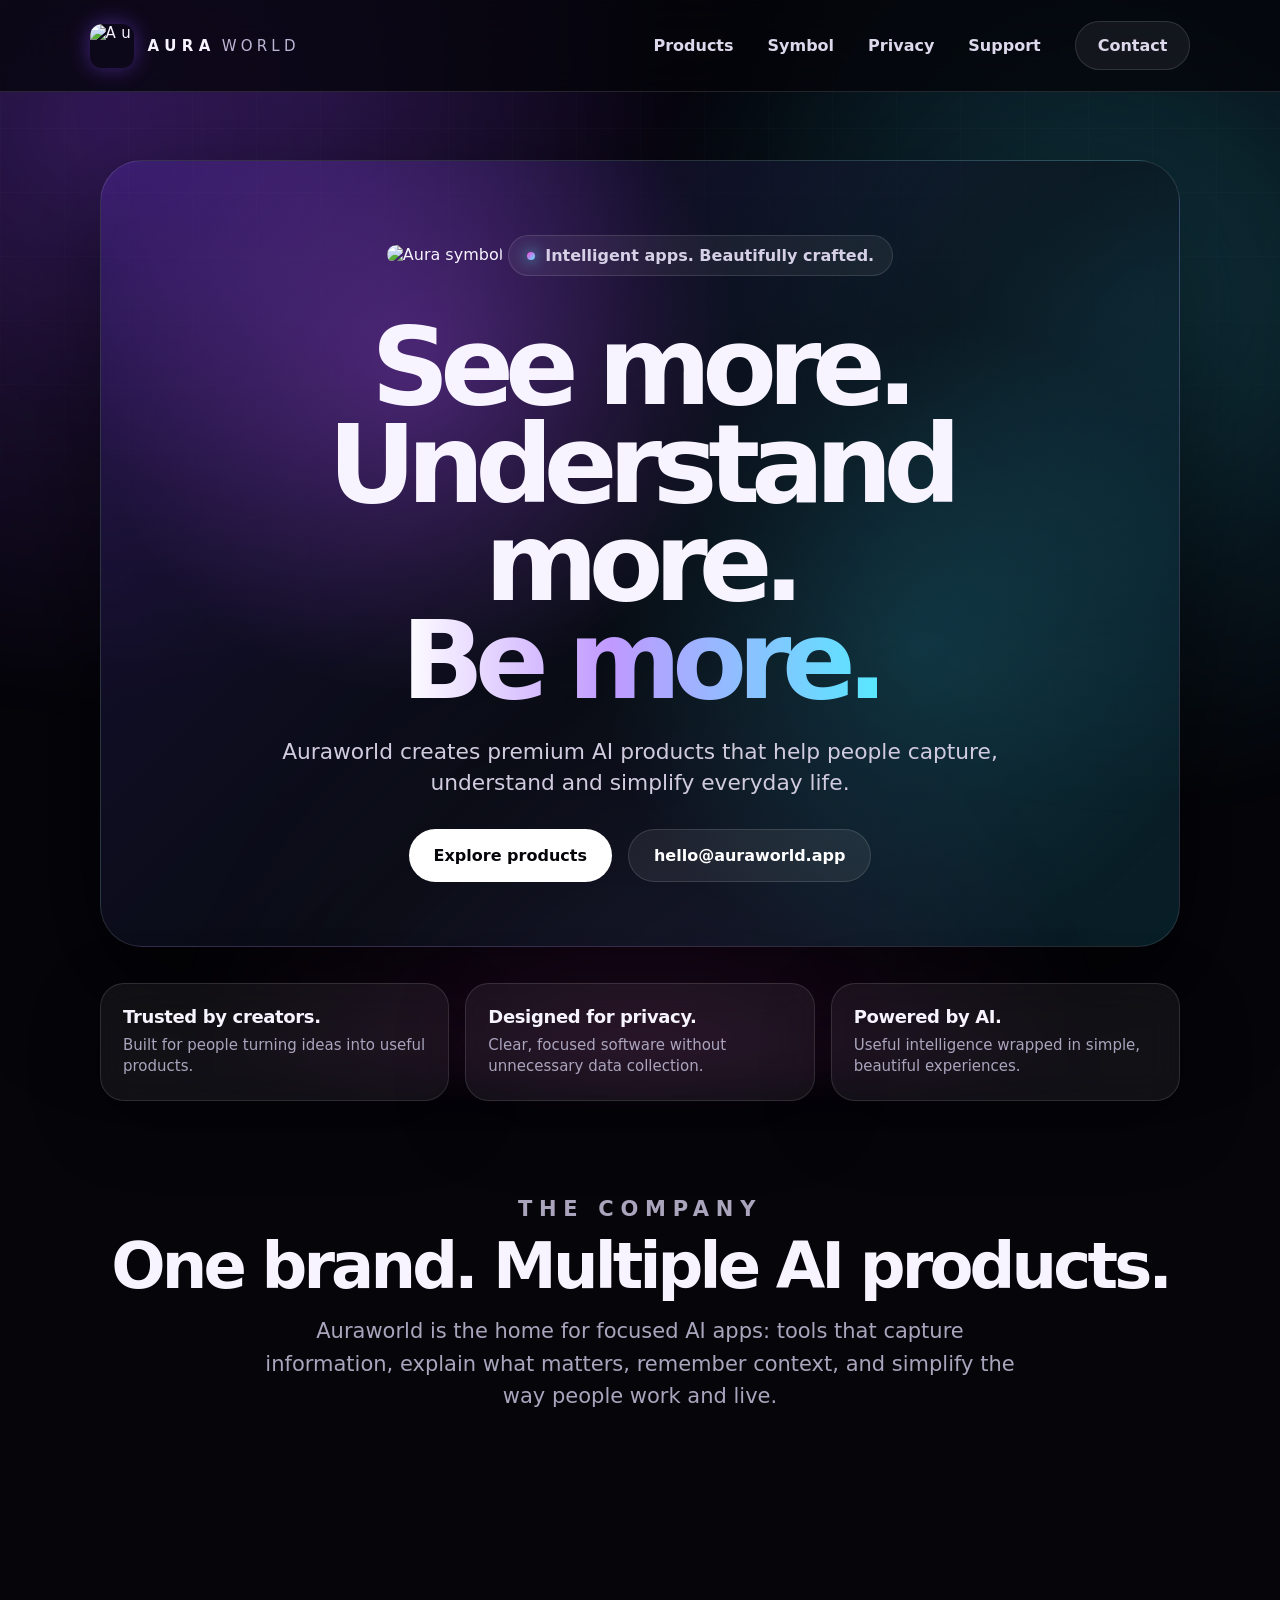
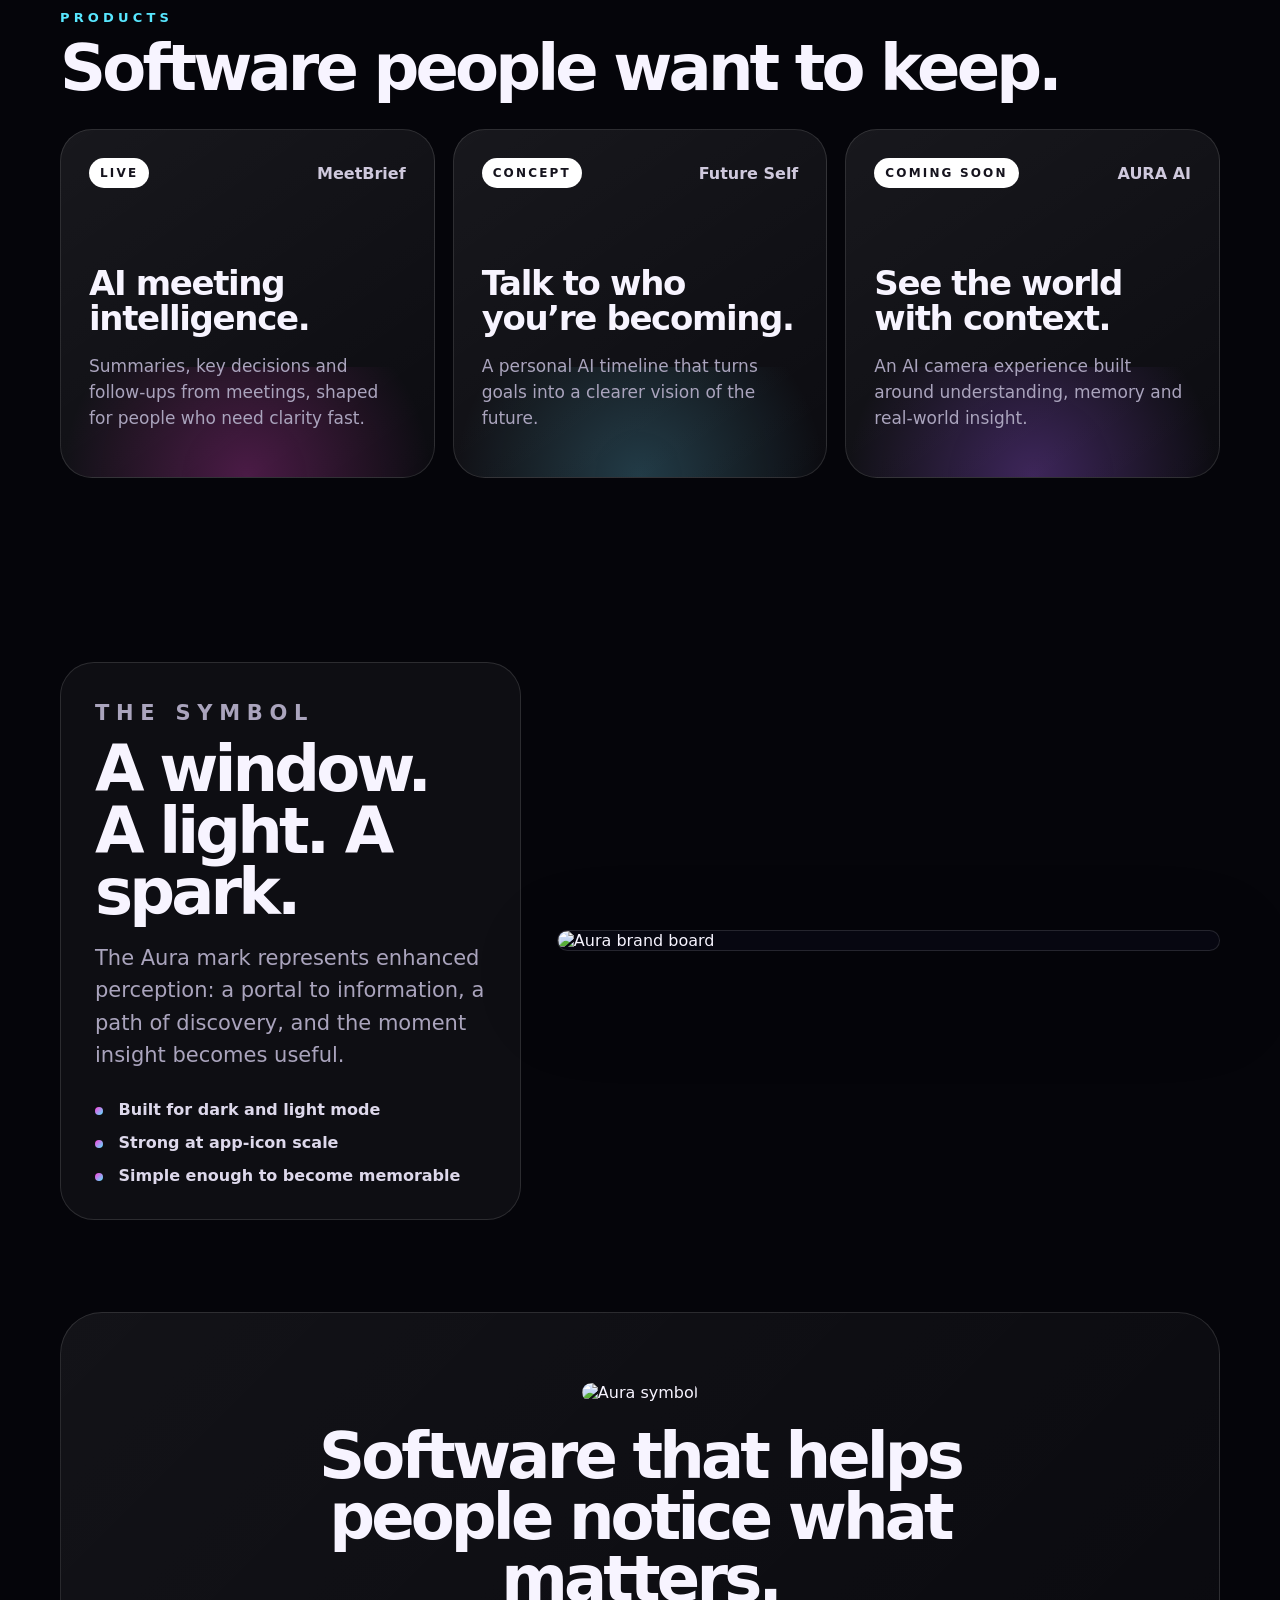
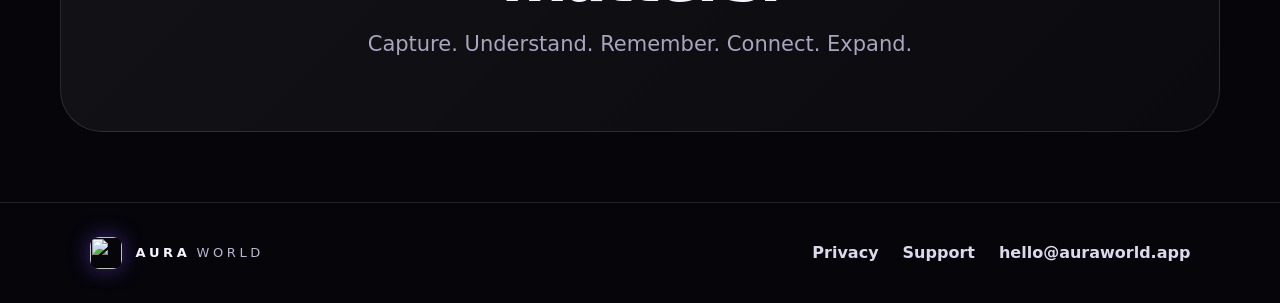
==== commit 505d423a: "Add files via upload" ====
--- a/index.html
+++ b/index.html
@@ -4,13 +4,15 @@
   <meta charset="utf-8" />
   <meta name="viewport" content="width=device-width, initial-scale=1" />
   <title>Auraworld — See more. Understand more. Be more.</title>
-  <meta name="description" content="Auraworld builds beautifully designed AI mobile experiences that help people see more, understand more, and be more." />
+  <meta name="description" content="Auraworld builds premium, privacy-conscious AI apps for everyday life." />
   <link rel="icon" href="assets/aura-icon.png" />
   <link rel="apple-touch-icon" href="assets/aura-icon.png" />
   <link rel="stylesheet" href="style.css" />
 </head>
 <body>
+  <div class="ambient"></div>
   <div class="noise"></div>
+
   <header class="nav">
     <a class="brand" href="#top" aria-label="Auraworld home">
       <img src="assets/aura-icon.png" alt="Auraworld symbol" />
@@ -27,18 +29,22 @@
 
   <main id="top">
     <section class="hero">
-      <div class="hero-glow one"></div>
-      <div class="hero-glow two"></div>
       <div class="hero-inner">
         <img class="hero-symbol" src="assets/aura-icon.png" alt="Aura symbol" />
-        <p class="eyebrow"><span></span> AI mobile experiences by Auraworld</p>
+        <p class="eyebrow"><span></span> Intelligent apps. Beautifully crafted.</p>
         <h1>See more.<br>Understand more.<br><span>Be more.</span></h1>
-        <p class="hero-copy">A premium AI software studio creating private, beautiful and useful products for everyday life.</p>
+        <p class="hero-copy">Auraworld creates premium AI products that help people capture, understand and simplify everyday life.</p>
         <div class="actions">
           <a class="button primary" href="#products">Explore products</a>
           <a class="button ghost" href="mailto:hello@auraworld.app">hello@auraworld.app</a>
         </div>
       </div>
+    </section>
+
+    <section class="trust-strip" aria-label="Auraworld principles">
+      <article><b>Trusted by creators.</b><span>Built for people turning ideas into useful products.</span></article>
+      <article><b>Designed for privacy.</b><span>Clear, focused software without unnecessary data collection.</span></article>
+      <article><b>Powered by AI.</b><span>Useful intelligence wrapped in simple, beautiful experiences.</span></article>
     </section>
 
     <section class="intro section">
@@ -50,7 +56,7 @@
     <section id="products" class="section products">
       <div class="section-head">
         <p class="kicker">Products</p>
-        <h2>Designed like software people want to keep.</h2>
+        <h2>Software people want to keep.</h2>
       </div>
       <div class="grid">
         <article class="product-card featured">
@@ -63,7 +69,7 @@
           <h3>Talk to who you’re becoming.</h3>
           <p>A personal AI timeline that turns goals into a clearer vision of the future.</p>
         </article>
-        <article class="product-card">
+        <article class="product-card aura-card">
           <div class="card-top"><span>Coming soon</span><b>AURA AI</b></div>
           <h3>See the world with context.</h3>
           <p>An AI camera experience built around understanding, memory and real-world insight.</p>
--- a/style.css
+++ b/style.css
@@ -2,17 +2,18 @@
   --bg:#05050a; --panel:#0d0d18; --text:#f7f4ff; --muted:#aaa4bd; --line:rgba(255,255,255,.12);
   --cyan:#58e7ff; --violet:#b06cff; --pink:#ff41df;
 }
-*{box-sizing:border-box} html{scroll-behavior:smooth} body{margin:0;background:var(--bg);color:var(--text);font-family:Inter,ui-sans-serif,system-ui,-apple-system,BlinkMacSystemFont,"SF Pro Display","Segoe UI",sans-serif;overflow-x:hidden}.noise{position:fixed;inset:0;pointer-events:none;background:radial-gradient(circle at 25% 10%,rgba(142,62,255,.16),transparent 35%),radial-gradient(circle at 80% 30%,rgba(50,214,255,.12),transparent 32%);z-index:-2}.noise:after{content:"";position:absolute;inset:0;background-image:linear-gradient(rgba(255,255,255,.025) 1px,transparent 1px),linear-gradient(90deg,rgba(255,255,255,.02) 1px,transparent 1px);background-size:64px 64px;mask-image:linear-gradient(to bottom,#000,transparent 75%)}
-.nav{height:92px;display:flex;align-items:center;justify-content:space-between;padding:0 clamp(24px,7vw,110px);position:sticky;top:0;z-index:10;background:rgba(5,5,10,.72);backdrop-filter:blur(24px);border-bottom:1px solid var(--line)}.brand{display:flex;align-items:center;gap:14px;text-decoration:none;color:var(--text);letter-spacing:.36em;font-size:15px}.brand img{width:44px;height:44px;border-radius:12px;object-fit:cover;box-shadow:0 0 22px rgba(136,75,255,.45)}.brand em{font-style:normal;color:#bcb6d4;margin-left:6px;letter-spacing:.28em}.brand.small{font-size:13px;letter-spacing:.28em}.brand.small img{width:32px;height:32px;border-radius:9px}nav{display:flex;gap:34px;align-items:center}nav a,.foot-links a{color:#ddd8eb;text-decoration:none;font-weight:700}nav a:hover,.foot-links a:hover{color:white}.pill{padding:14px 22px;border:1px solid var(--line);border-radius:999px;background:rgba(255,255,255,.06)}
-.hero{min-height:calc(100vh - 92px);display:grid;place-items:center;padding:70px 22px 90px;position:relative}.hero-inner{width:min(1120px,100%);text-align:center;border:1px solid var(--line);border-radius:42px;padding:72px clamp(22px,6vw,80px);background:linear-gradient(135deg,rgba(122,65,255,.2),rgba(10,17,26,.62) 54%,rgba(33,218,255,.12));box-shadow:0 40px 120px rgba(0,0,0,.55);position:relative;overflow:hidden}.hero-inner:before{content:"";position:absolute;inset:-1px;background:radial-gradient(circle at 30% 30%,rgba(182,84,255,.34),transparent 34%),radial-gradient(circle at 76% 60%,rgba(60,222,255,.18),transparent 34%);z-index:0}.hero-inner>*{position:relative;z-index:1}.hero-symbol{width:160px;height:160px;border-radius:35px;object-fit:cover;margin:0 auto 30px;filter:drop-shadow(0 0 34px rgba(156,76,255,.6))}.eyebrow{display:inline-flex;align-items:center;gap:10px;padding:10px 18px;border:1px solid var(--line);border-radius:999px;background:rgba(255,255,255,.06);color:#d6d0e7;font-weight:800}.eyebrow span{width:8px;height:8px;border-radius:50%;background:linear-gradient(135deg,var(--pink),var(--cyan));box-shadow:0 0 14px var(--cyan)}h1{font-size:clamp(54px,10vw,132px);line-height:.88;letter-spacing:-.085em;margin:28px 0 28px}h1 span{background:linear-gradient(90deg,#fff,#c099ff 44%,var(--cyan));-webkit-background-clip:text;background-clip:text;color:transparent}.hero-copy{font-size:clamp(18px,2vw,25px);color:#d1cbdf;max-width:780px;margin:0 auto 34px;line-height:1.45}.actions{display:flex;justify-content:center;gap:16px;flex-wrap:wrap}.button{display:inline-flex;align-items:center;justify-content:center;padding:16px 25px;border-radius:999px;text-decoration:none;font-weight:900}.primary{background:#fff;color:#05050a}.ghost{border:1px solid var(--line);color:#fff;background:rgba(255,255,255,.07)}
-.section{width:min(1160px,calc(100% - 44px));margin:0 auto;padding:96px 0}.kicker{letter-spacing:.32em;text-transform:uppercase;color:var(--cyan);font-weight:900;font-size:13px}.intro{text-align:center}.intro h2,.section-head h2,.symbol-copy h2,.vision h2{font-size:clamp(34px,5vw,72px);line-height:.96;letter-spacing:-.06em;margin:10px 0 18px}.intro p,.symbol-copy p,.vision p{color:var(--muted);font-size:21px;line-height:1.55;max-width:780px;margin:0 auto}.section-head{margin-bottom:30px}.grid{display:grid;grid-template-columns:repeat(3,1fr);gap:18px}.product-card{min-height:360px;border:1px solid var(--line);border-radius:32px;padding:28px;background:linear-gradient(145deg,rgba(255,255,255,.08),rgba(255,255,255,.03));position:relative;overflow:hidden}.product-card:before{content:"";position:absolute;inset:auto -20% -32% -20%;height:220px;background:radial-gradient(circle,rgba(104,220,255,.22),transparent 65%)}.product-card.featured:before{background:radial-gradient(circle,rgba(255,64,220,.25),transparent 65%)}.card-top{display:flex;justify-content:space-between;gap:12px;align-items:center;position:relative}.card-top span{font-size:12px;text-transform:uppercase;letter-spacing:.18em;color:#15131d;background:#fff;border-radius:999px;padding:8px 11px;font-weight:900}.card-top b{color:#cfc9dd}.product-card h3{font-size:34px;line-height:1.02;letter-spacing:-.04em;margin:90px 0 14px;position:relative}.product-card p{color:var(--muted);font-size:17px;line-height:1.55;position:relative}.symbol-section{display:grid;grid-template-columns:.82fr 1.18fr;gap:36px;align-items:center}.symbol-copy{border:1px solid var(--line);border-radius:34px;padding:34px;background:rgba(255,255,255,.04)}.symbol-copy p{margin:0;color:var(--muted)}ul{list-style:none;padding:0;margin:28px 0 0;display:grid;gap:14px}li{color:#ddd8eb;font-weight:750}li span{display:inline-block;width:8px;height:8px;border-radius:50%;margin-right:10px;background:linear-gradient(135deg,var(--pink),var(--cyan))}.symbol-frame{border:1px solid var(--line);border-radius:34px;overflow:hidden;background:#070711;box-shadow:0 34px 90px rgba(0,0,0,.45)}.symbol-frame img{display:block;width:100%;height:auto}.vision{text-align:center;border:1px solid var(--line);border-radius:42px;background:linear-gradient(135deg,rgba(255,255,255,.06),rgba(255,255,255,.025));padding:70px 28px;margin-bottom:70px}.vision img{width:110px;height:110px;border-radius:26px;box-shadow:0 0 36px rgba(124,73,255,.45)}.vision h2{max-width:850px;margin:24px auto 18px}footer{border-top:1px solid var(--line);padding:34px clamp(24px,7vw,110px);display:flex;justify-content:space-between;align-items:center;gap:20px;flex-wrap:wrap;background:#05050a}.foot-links{display:flex;gap:24px;flex-wrap:wrap}
-@media(max-width:900px){.nav{height:auto;padding:18px 20px;align-items:flex-start}.brand{letter-spacing:.22em}.brand img{width:38px;height:38px}nav{gap:15px;font-size:14px;flex-wrap:wrap;justify-content:flex-end}.pill{padding:9px 14px}.hero{min-height:auto;padding:42px 14px 70px}.hero-inner{border-radius:28px;padding:44px 18px}.hero-symbol{width:118px;height:118px;border-radius:27px}h1{font-size:clamp(52px,18vw,86px)}.grid,.symbol-section{grid-template-columns:1fr}.section{padding:68px 0}.product-card{min-height:280px}.product-card h3{margin-top:58px}}
-HTML
-cat > /mnt/data/auraworld-v5-site/privacy.html <<'HTML'
-<!doctype html><html lang="en"><head><meta charset="utf-8"><meta name="viewport" content="width=device-width,initial-scale=1"><title>Privacy Policy — Auraworld</title><link rel="icon" href="assets/aura-icon.png"><link rel="stylesheet" href="style.css"></head><body><header class="nav"><a class="brand" href="index.html"><img src="assets/aura-icon.png" alt=""><span><strong>AURA</strong><em>WORLD</em></span></a><nav><a href="index.html#products">Products</a><a href="support.html">Support</a><a class="pill" href="mailto:privacy@auraworld.app">Contact</a></nav></header><main><section class="section intro"><p class="kicker">Privacy</p><h2>Privacy Policy</h2><p>Auraworld designs privacy-conscious AI products. We only collect information needed to operate, improve and support our apps. For privacy questions, contact privacy@auraworld.app.</p></section></main><footer><a class="brand small" href="index.html"><img src="assets/aura-icon.png" alt=""><span><strong>AURA</strong><em>WORLD</em></span></a><div class="foot-links"><a href="support.html">Support</a><a href="mailto:privacy@auraworld.app">privacy@auraworld.app</a></div></footer></body></html>
-HTML
-cat > /mnt/data/auraworld-v5-site/support.html <<'HTML'
-<!doctype html><html lang="en"><head><meta charset="utf-8"><meta name="viewport" content="width=device-width,initial-scale=1"><title>Support — Auraworld</title><link rel="icon" href="assets/aura-icon.png"><link rel="stylesheet" href="style.css"></head><body><header class="nav"><a class="brand" href="index.html"><img src="assets/aura-icon.png" alt=""><span><strong>AURA</strong><em>WORLD</em></span></a><nav><a href="index.html#products">Products</a><a href="privacy.html">Privacy</a><a class="pill" href="mailto:support@auraworld.app">Contact</a></nav></header><main><section class="section intro"><p class="kicker">Support</p><h2>How can we help?</h2><p>For help with Auraworld apps, email support@auraworld.app. We aim to respond as quickly as possible.</p></section></main><footer><a class="brand small" href="index.html"><img src="assets/aura-icon.png" alt=""><span><strong>AURA</strong><em>WORLD</em></span></a><div class="foot-links"><a href="privacy.html">Privacy</a><a href="mailto:support@auraworld.app">support@auraworld.app</a></div></footer></body></html>
-HTML
-cd /mnt/data/auraworld-v5-site && zip -r ../auraworld-v5-site.zip .
-ls -lh /mnt/data/auraworld-v5-site.zip
+*{box-sizing:border-box}
+html{scroll-behavior:smooth}
+body{margin:0;background:var(--bg);color:var(--text);font-family:Inter,ui-sans-serif,system-ui,-apple-system,BlinkMacSystemFont,"SF Pro Display","Segoe UI",sans-serif;overflow-x:hidden}
+.ambient{position:fixed;inset:-20%;z-index:-3;pointer-events:none;background:radial-gradient(circle at 20% 24%,rgba(151,72,255,.28),transparent 34%),radial-gradient(circle at 78% 38%,rgba(56,218,255,.18),transparent 32%),radial-gradient(circle at 50% 100%,rgba(255,52,221,.12),transparent 30%);filter:blur(18px);animation:ambientMove 18s ease-in-out infinite alternate}
+.noise{position:fixed;inset:0;pointer-events:none;background:radial-gradient(circle at 25% 10%,rgba(142,62,255,.10),transparent 35%),radial-gradient(circle at 80% 30%,rgba(50,214,255,.08),transparent 32%);z-index:-2}
+.noise:after{content:"";position:absolute;inset:0;background-image:linear-gradient(rgba(255,255,255,.025) 1px,transparent 1px),linear-gradient(90deg,rgba(255,255,255,.02) 1px,transparent 1px);background-size:64px 64px;mask-image:linear-gradient(to bottom,#000,transparent 78%)}
+@keyframes ambientMove{0%{transform:translate3d(-1.5%,0,0) scale(1)}100%{transform:translate3d(2%,1.5%,0) scale(1.05)}}
+@keyframes pulseGlow{0%,100%{filter:drop-shadow(0 0 18px rgba(145,90,255,.35)) drop-shadow(0 0 30px rgba(67,216,255,.16))}50%{filter:drop-shadow(0 0 34px rgba(90,200,255,.55)) drop-shadow(0 0 54px rgba(255,65,223,.25))}}
+.nav{height:92px;display:flex;align-items:center;justify-content:space-between;padding:0 clamp(24px,7vw,110px);position:sticky;top:0;z-index:10;background:rgba(5,5,10,.76);backdrop-filter:blur(24px);border-bottom:1px solid var(--line)}
+.brand{display:flex;align-items:center;gap:14px;text-decoration:none;color:var(--text);letter-spacing:.36em;font-size:15px;white-space:nowrap}.brand img{width:44px;height:44px;border-radius:12px;object-fit:cover;box-shadow:0 0 22px rgba(136,75,255,.45);animation:pulseGlow 6s ease-in-out infinite}.brand em{font-style:normal;color:#bcb6d4;margin-left:6px;letter-spacing:.28em}.brand.small{font-size:13px;letter-spacing:.28em}.brand.small img{width:32px;height:32px;border-radius:9px;animation:none}nav{display:flex;gap:34px;align-items:center}nav a,.foot-links a{color:#ddd8eb;text-decoration:none;font-weight:700}nav a:hover,.foot-links a:hover{color:white}.pill{padding:14px 22px;border:1px solid var(--line);border-radius:999px;background:rgba(255,255,255,.06)}
+.hero{min-height:calc(100vh - 92px);display:grid;place-items:center;padding:68px 22px 70px;position:relative}.hero-inner{width:min(1080px,100%);text-align:center;border:1px solid var(--line);border-radius:42px;padding:58px clamp(22px,5.5vw,72px) 64px;background:linear-gradient(135deg,rgba(122,65,255,.19),rgba(10,17,26,.62) 54%,rgba(33,218,255,.12));box-shadow:0 40px 120px rgba(0,0,0,.55);position:relative;overflow:hidden}.hero-inner:before{content:"";position:absolute;inset:-1px;background:radial-gradient(circle at 29% 26%,rgba(182,84,255,.31),transparent 34%),radial-gradient(circle at 76% 62%,rgba(60,222,255,.16),transparent 34%);z-index:0}.hero-inner>*{position:relative;z-index:1}.hero-symbol{width:136px;height:136px;border-radius:31px;object-fit:cover;margin:0 auto 26px;animation:pulseGlow 6s ease-in-out infinite}.eyebrow{display:inline-flex;align-items:center;gap:10px;padding:10px 18px;border:1px solid var(--line);border-radius:999px;background:rgba(255,255,255,.06);color:#d6d0e7;font-weight:800}.eyebrow span{width:8px;height:8px;border-radius:50%;background:linear-gradient(135deg,var(--pink),var(--cyan));box-shadow:0 0 14px var(--cyan)}h1{font-size:clamp(48px,8.5vw,112px);line-height:.9;letter-spacing:-.085em;margin:26px 0 26px}h1 span{background:linear-gradient(90deg,#fff,#c099ff 44%,var(--cyan));-webkit-background-clip:text;background-clip:text;color:transparent}.hero-copy{font-size:clamp(17px,1.7vw,22px);color:#d1cbdf;max-width:760px;margin:0 auto 30px;line-height:1.45}.actions{display:flex;justify-content:center;gap:16px;flex-wrap:wrap}.button{display:inline-flex;align-items:center;justify-content:center;padding:16px 25px;border-radius:999px;text-decoration:none;font-weight:900}.primary{background:#fff;color:#05050a}.ghost{border:1px solid var(--line);color:#fff;background:rgba(255,255,255,.07)}
+.trust-strip{width:min(1080px,calc(100% - 44px));margin:-34px auto 0;display:grid;grid-template-columns:repeat(3,1fr);gap:16px;position:relative;z-index:2}.trust-strip article{border:1px solid var(--line);border-radius:24px;padding:22px;background:rgba(255,255,255,.055);backdrop-filter:blur(18px);box-shadow:0 20px 70px rgba(0,0,0,.28)}.trust-strip b{display:block;font-size:18px;letter-spacing:-.02em}.trust-strip span{display:block;color:var(--muted);margin-top:8px;line-height:1.45;font-size:15px}
+.section{width:min(1160px,calc(100% - 44px));margin:0 auto;padding:92px 0}.kicker{letter-spacing:.32em;text-transform:uppercase;color:var(--cyan);font-weight:900;font-size:13px}.intro{text-align:center}.intro h2,.section-head h2,.symbol-copy h2,.vision h2{font-size:clamp(34px,5vw,72px);line-height:.96;letter-spacing:-.06em;margin:10px 0 18px}.intro p,.symbol-copy p,.vision p{color:var(--muted);font-size:21px;line-height:1.55;max-width:780px;margin:0 auto}.section-head{margin-bottom:30px}.grid{display:grid;grid-template-columns:repeat(3,1fr);gap:18px}.product-card{min-height:340px;border:1px solid var(--line);border-radius:32px;padding:28px;background:linear-gradient(145deg,rgba(255,255,255,.08),rgba(255,255,255,.03));position:relative;overflow:hidden;transition:transform .25s ease,border-color .25s ease,background .25s ease}.product-card:hover{transform:translateY(-6px);border-color:rgba(255,255,255,.22);background:linear-gradient(145deg,rgba(255,255,255,.105),rgba(255,255,255,.04))}.product-card:before{content:"";position:absolute;inset:auto -20% -32% -20%;height:220px;background:radial-gradient(circle,rgba(104,220,255,.22),transparent 65%)}.product-card.featured:before{background:radial-gradient(circle,rgba(255,64,220,.25),transparent 65%)}.aura-card:before{background:radial-gradient(circle,rgba(170,92,255,.3),transparent 65%)}.card-top{display:flex;justify-content:space-between;gap:12px;align-items:center;position:relative}.card-top span{font-size:12px;text-transform:uppercase;letter-spacing:.18em;color:#15131d;background:#fff;border-radius:999px;padding:8px 11px;font-weight:900}.card-top b{color:#cfc9dd}.product-card h3{font-size:34px;line-height:1.02;letter-spacing:-.04em;margin:78px 0 14px;position:relative}.product-card p{color:var(--muted);font-size:17px;line-height:1.55;position:relative}.symbol-section{display:grid;grid-template-columns:.82fr 1.18fr;gap:36px;align-items:center}.symbol-copy{border:1px solid var(--line);border-radius:34px;padding:34px;background:rgba(255,255,255,.04)}.symbol-copy p{margin:0;color:var(--muted)}ul{list-style:none;padding:0;margin:28px 0 0;display:grid;gap:14px}li{color:#ddd8eb;font-weight:750}li span{display:inline-block;width:8px;height:8px;border-radius:50%;margin-right:10px;background:linear-gradient(135deg,var(--pink),var(--cyan))}.symbol-frame{border:1px solid var(--line);border-radius:34px;overflow:hidden;background:#070711;box-shadow:0 34px 90px rgba(0,0,0,.45)}.symbol-frame img{display:block;width:100%;height:auto}.vision{text-align:center;border:1px solid var(--line);border-radius:42px;background:linear-gradient(135deg,rgba(255,255,255,.06),rgba(255,255,255,.025));padding:70px 28px;margin-bottom:70px}.vision img{width:96px;height:96px;border-radius:23px;animation:pulseGlow 6s ease-in-out infinite}.vision h2{max-width:850px;margin:24px auto 18px}footer{border-top:1px solid var(--line);padding:34px clamp(24px,7vw,110px);display:flex;justify-content:space-between;align-items:center;gap:20px;flex-wrap:wrap;background:#05050a}.foot-links{display:flex;gap:24px;flex-wrap:wrap}
+@media(max-width:900px){.nav{height:auto;padding:18px 20px;align-items:flex-start}.brand{letter-spacing:.22em}.brand img{width:38px;height:38px}nav{gap:15px;font-size:14px;flex-wrap:wrap;justify-content:flex-end}.pill{padding:9px 14px}.hero{min-height:auto;padding:42px 14px 56px}.hero-inner{border-radius:28px;padding:40px 18px}.hero-symbol{width:112px;height:112px;border-radius:26px}h1{font-size:clamp(48px,16vw,78px)}.trust-strip{grid-template-columns:1fr;margin-top:18px}.grid,.symbol-section{grid-template-columns:1fr}.section{padding:66px 0}.product-card{min-height:280px}.product-card h3{margin-top:58px}}
+@media(max-width:560px){.nav{gap:14px}.brand span{font-size:12px}.brand img{width:34px;height:34px}nav{width:100%;justify-content:flex-start;gap:12px}.hero-copy,.intro p,.symbol-copy p,.vision p{font-size:18px}.button{width:100%}}
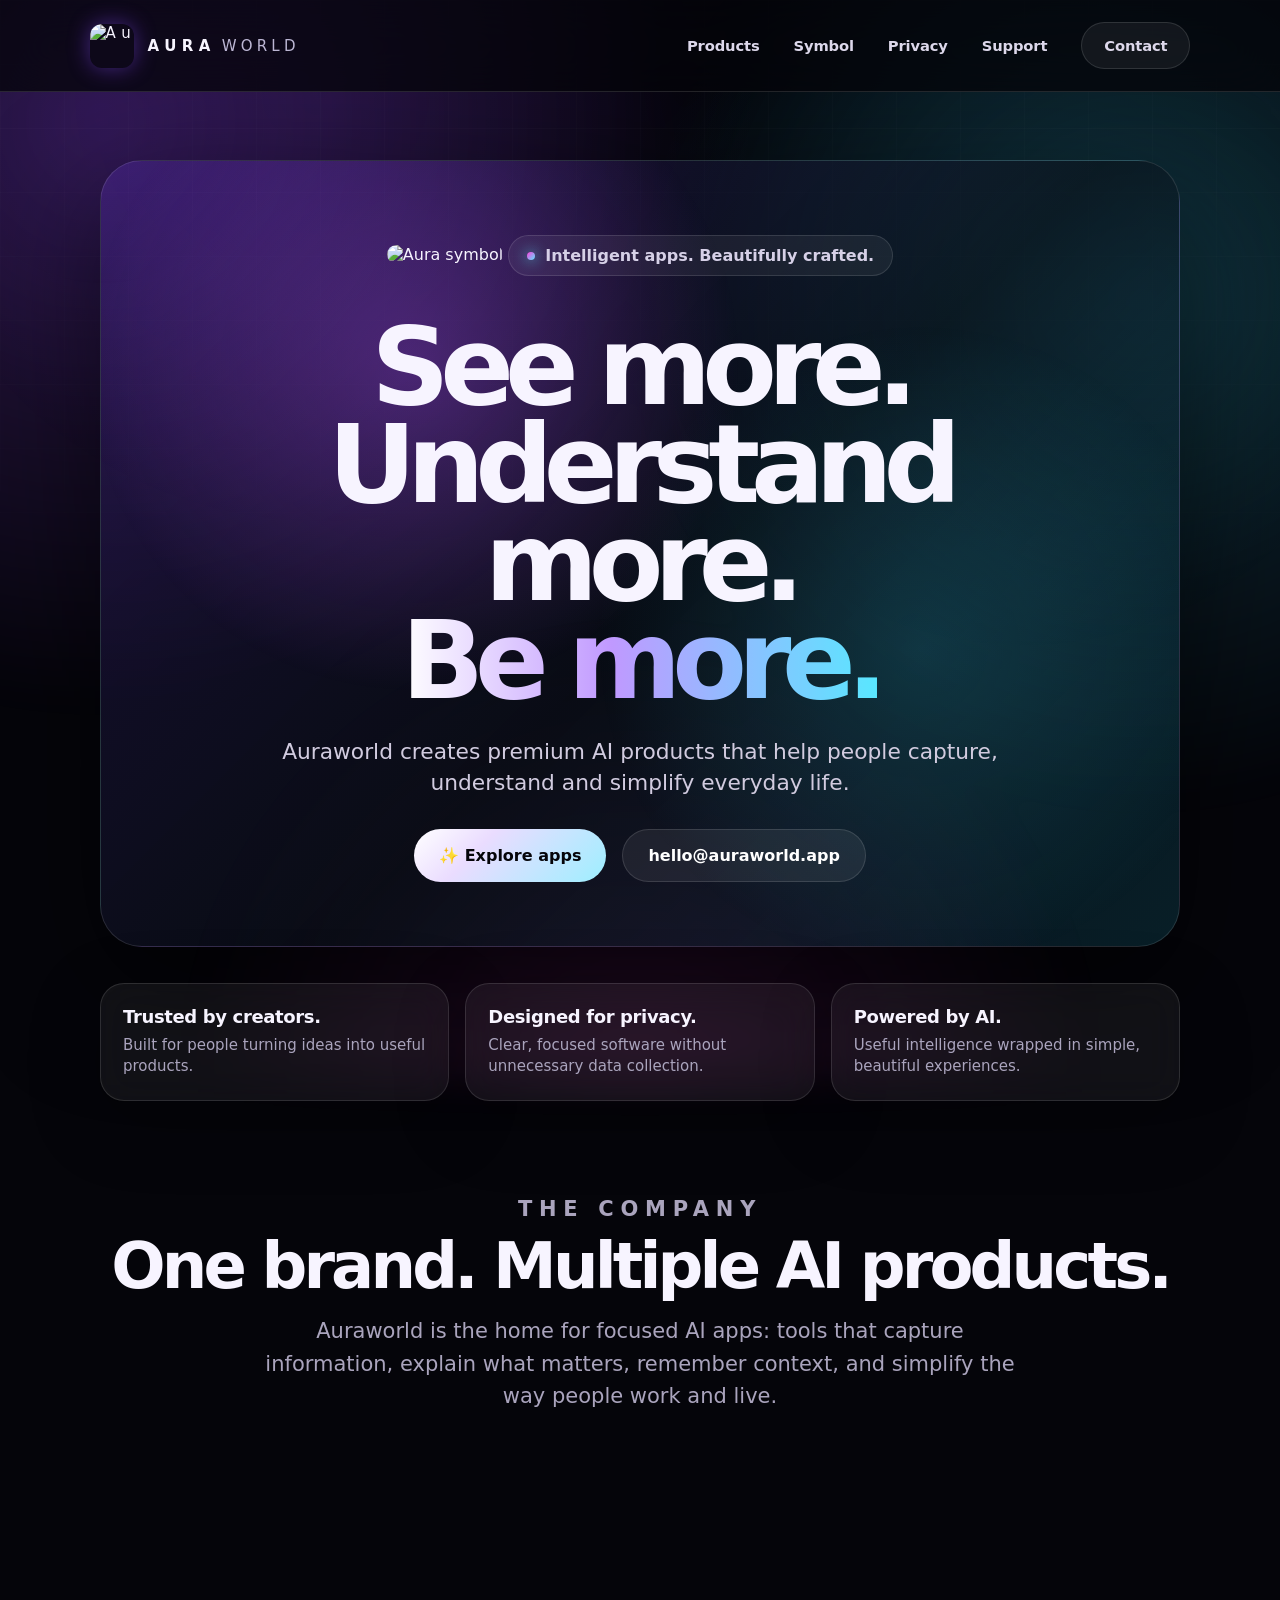
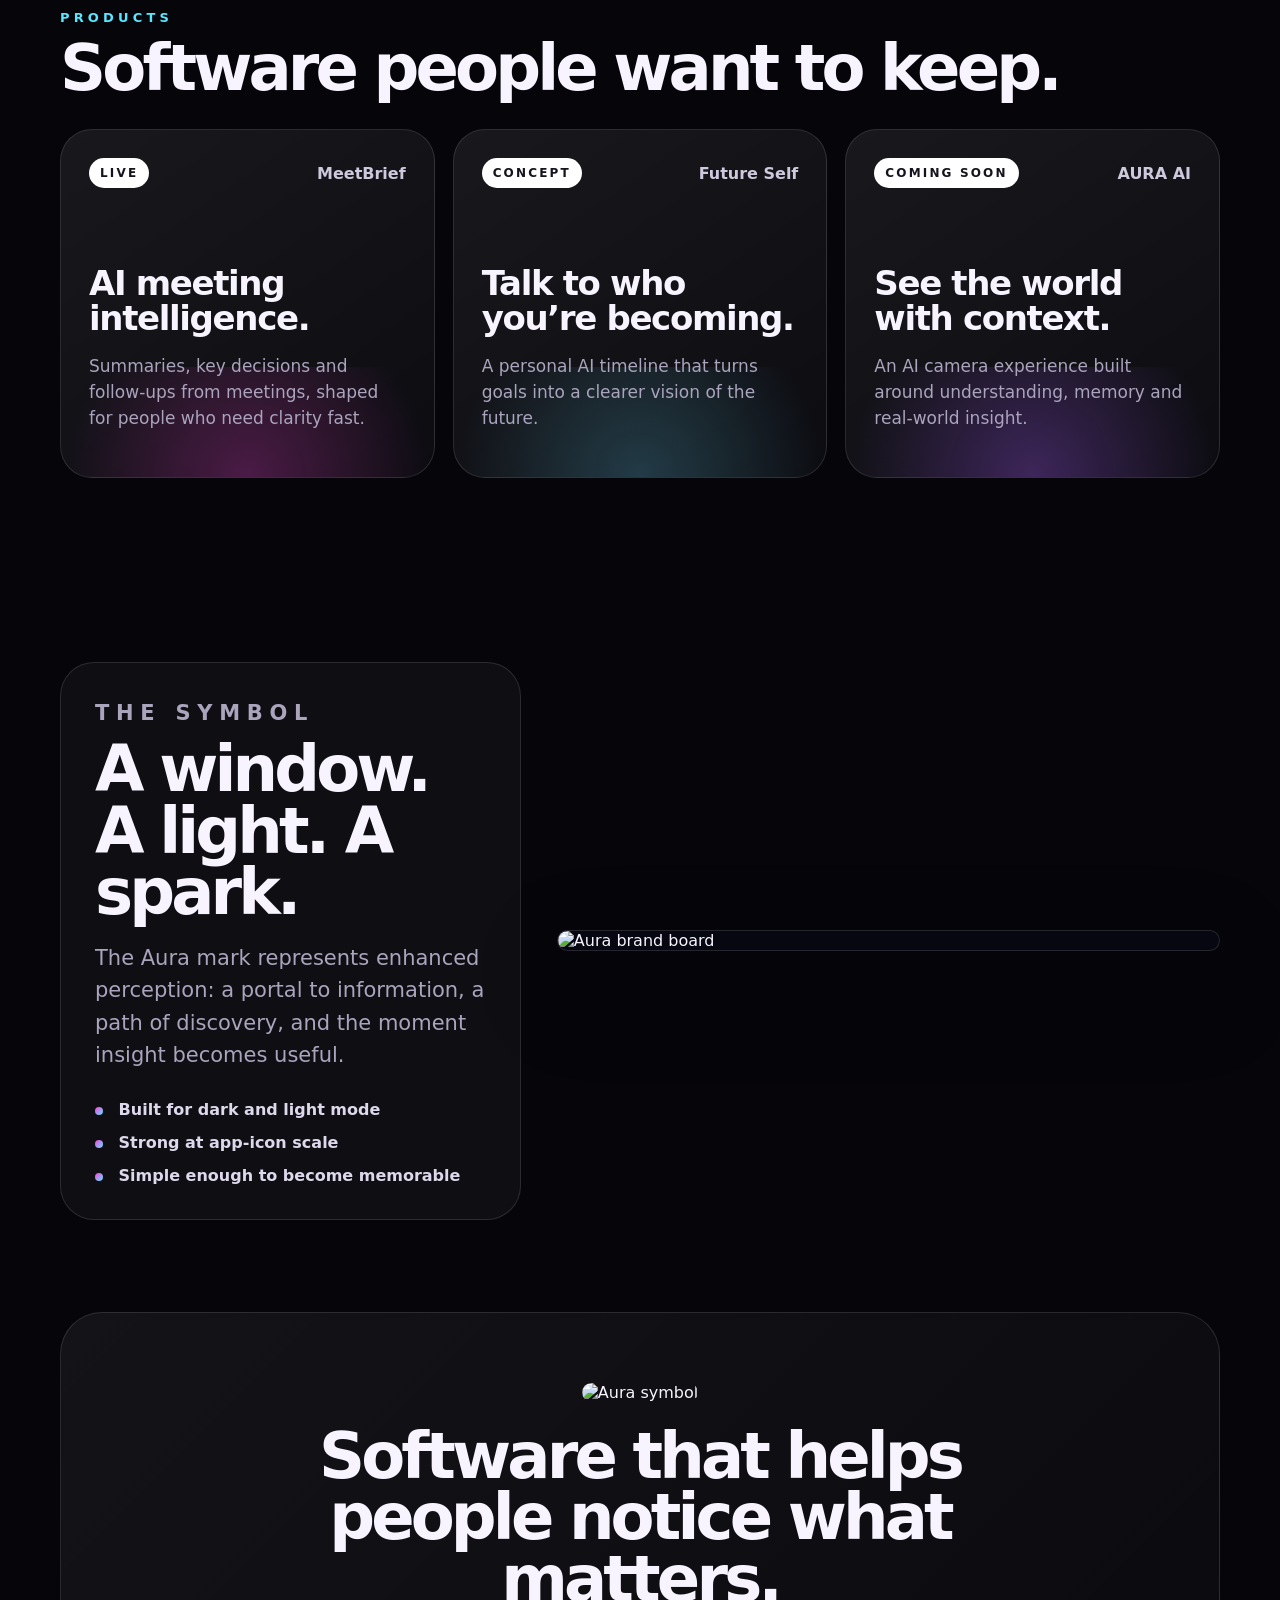
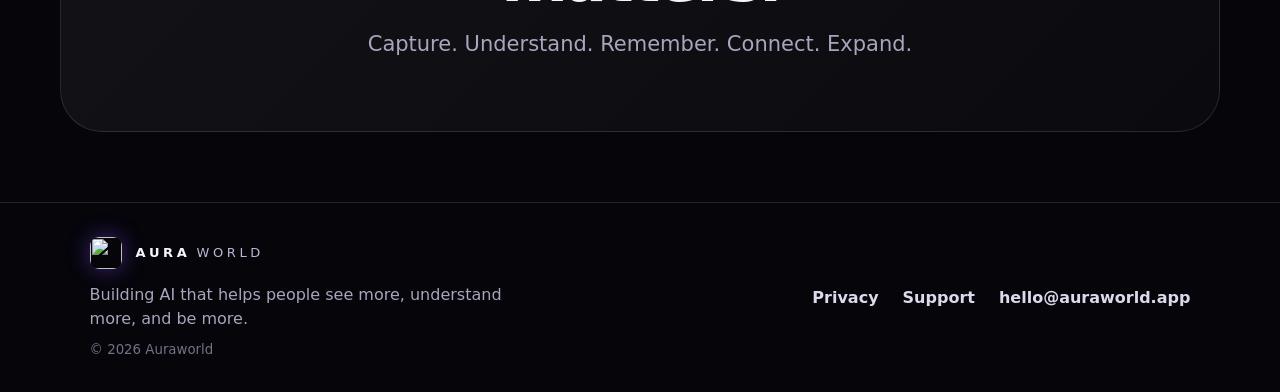
==== commit 636e4e2d: "Add files via upload" ====
--- a/index.html
+++ b/index.html
@@ -28,48 +28,48 @@
   </header>
 
   <main id="top">
-    <section class="hero">
+    <section class="hero reveal">
       <div class="hero-inner">
         <img class="hero-symbol" src="assets/aura-icon.png" alt="Aura symbol" />
         <p class="eyebrow"><span></span> Intelligent apps. Beautifully crafted.</p>
         <h1>See more.<br>Understand more.<br><span>Be more.</span></h1>
         <p class="hero-copy">Auraworld creates premium AI products that help people capture, understand and simplify everyday life.</p>
         <div class="actions">
-          <a class="button primary" href="#products">Explore products</a>
+          <a class="button primary" href="#products">✨ Explore apps</a>
           <a class="button ghost" href="mailto:hello@auraworld.app">hello@auraworld.app</a>
         </div>
       </div>
     </section>
 
-    <section class="trust-strip" aria-label="Auraworld principles">
+    <section class="trust-strip reveal" aria-label="Auraworld principles">
       <article><b>Trusted by creators.</b><span>Built for people turning ideas into useful products.</span></article>
       <article><b>Designed for privacy.</b><span>Clear, focused software without unnecessary data collection.</span></article>
       <article><b>Powered by AI.</b><span>Useful intelligence wrapped in simple, beautiful experiences.</span></article>
     </section>
 
-    <section class="intro section">
+    <section class="intro section reveal">
       <p class="kicker">The company</p>
       <h2>One brand. Multiple AI products.</h2>
       <p>Auraworld is the home for focused AI apps: tools that capture information, explain what matters, remember context, and simplify the way people work and live.</p>
     </section>
 
-    <section id="products" class="section products">
+    <section id="products" class="section products reveal">
       <div class="section-head">
         <p class="kicker">Products</p>
         <h2>Software people want to keep.</h2>
       </div>
       <div class="grid">
-        <article class="product-card featured">
+        <article class="product-card featured reveal">
           <div class="card-top"><span>Live</span><b>MeetBrief</b></div>
           <h3>AI meeting intelligence.</h3>
           <p>Summaries, key decisions and follow-ups from meetings, shaped for people who need clarity fast.</p>
         </article>
-        <article class="product-card">
+        <article class="product-card reveal">
           <div class="card-top"><span>Concept</span><b>Future Self</b></div>
           <h3>Talk to who you’re becoming.</h3>
           <p>A personal AI timeline that turns goals into a clearer vision of the future.</p>
         </article>
-        <article class="product-card aura-card">
+        <article class="product-card aura-card reveal">
           <div class="card-top"><span>Coming soon</span><b>AURA AI</b></div>
           <h3>See the world with context.</h3>
           <p>An AI camera experience built around understanding, memory and real-world insight.</p>
@@ -77,7 +77,7 @@
       </div>
     </section>
 
-    <section id="symbol" class="symbol-section section">
+    <section id="symbol" class="symbol-section section reveal">
       <div class="symbol-copy">
         <p class="kicker">The symbol</p>
         <h2>A window. A light. A spark.</h2>
@@ -88,12 +88,12 @@
           <li><span></span> Simple enough to become memorable</li>
         </ul>
       </div>
-      <div class="symbol-frame">
+      <div class="symbol-frame reveal">
         <img src="assets/aura-brand-board.png" alt="Aura brand board" />
       </div>
     </section>
 
-    <section class="section vision">
+    <section class="section vision reveal">
       <img src="assets/aura-icon.png" alt="Aura symbol" />
       <h2>Software that helps people notice what matters.</h2>
       <p>Capture. Understand. Remember. Connect. Expand.</p>
@@ -101,12 +101,17 @@
   </main>
 
   <footer>
-    <a class="brand small" href="#top"><img src="assets/aura-icon.png" alt="" /><span><strong>AURA</strong><em>WORLD</em></span></a>
+    <div class="footer-brand-block">
+      <a class="brand small" href="#top"><img src="assets/aura-icon.png" alt="" /><span><strong>AURA</strong><em>WORLD</em></span></a>
+      <p>Building AI that helps people see more, understand more, and be more.</p>
+      <small>© 2026 Auraworld</small>
+    </div>
     <div class="foot-links">
       <a href="privacy.html">Privacy</a>
       <a href="support.html">Support</a>
       <a href="mailto:hello@auraworld.app">hello@auraworld.app</a>
     </div>
   </footer>
+  <script src="script.js"></script>
 </body>
 </html>
--- a/style.css
+++ b/style.css
@@ -17,3 +17,39 @@
 .section{width:min(1160px,calc(100% - 44px));margin:0 auto;padding:92px 0}.kicker{letter-spacing:.32em;text-transform:uppercase;color:var(--cyan);font-weight:900;font-size:13px}.intro{text-align:center}.intro h2,.section-head h2,.symbol-copy h2,.vision h2{font-size:clamp(34px,5vw,72px);line-height:.96;letter-spacing:-.06em;margin:10px 0 18px}.intro p,.symbol-copy p,.vision p{color:var(--muted);font-size:21px;line-height:1.55;max-width:780px;margin:0 auto}.section-head{margin-bottom:30px}.grid{display:grid;grid-template-columns:repeat(3,1fr);gap:18px}.product-card{min-height:340px;border:1px solid var(--line);border-radius:32px;padding:28px;background:linear-gradient(145deg,rgba(255,255,255,.08),rgba(255,255,255,.03));position:relative;overflow:hidden;transition:transform .25s ease,border-color .25s ease,background .25s ease}.product-card:hover{transform:translateY(-6px);border-color:rgba(255,255,255,.22);background:linear-gradient(145deg,rgba(255,255,255,.105),rgba(255,255,255,.04))}.product-card:before{content:"";position:absolute;inset:auto -20% -32% -20%;height:220px;background:radial-gradient(circle,rgba(104,220,255,.22),transparent 65%)}.product-card.featured:before{background:radial-gradient(circle,rgba(255,64,220,.25),transparent 65%)}.aura-card:before{background:radial-gradient(circle,rgba(170,92,255,.3),transparent 65%)}.card-top{display:flex;justify-content:space-between;gap:12px;align-items:center;position:relative}.card-top span{font-size:12px;text-transform:uppercase;letter-spacing:.18em;color:#15131d;background:#fff;border-radius:999px;padding:8px 11px;font-weight:900}.card-top b{color:#cfc9dd}.product-card h3{font-size:34px;line-height:1.02;letter-spacing:-.04em;margin:78px 0 14px;position:relative}.product-card p{color:var(--muted);font-size:17px;line-height:1.55;position:relative}.symbol-section{display:grid;grid-template-columns:.82fr 1.18fr;gap:36px;align-items:center}.symbol-copy{border:1px solid var(--line);border-radius:34px;padding:34px;background:rgba(255,255,255,.04)}.symbol-copy p{margin:0;color:var(--muted)}ul{list-style:none;padding:0;margin:28px 0 0;display:grid;gap:14px}li{color:#ddd8eb;font-weight:750}li span{display:inline-block;width:8px;height:8px;border-radius:50%;margin-right:10px;background:linear-gradient(135deg,var(--pink),var(--cyan))}.symbol-frame{border:1px solid var(--line);border-radius:34px;overflow:hidden;background:#070711;box-shadow:0 34px 90px rgba(0,0,0,.45)}.symbol-frame img{display:block;width:100%;height:auto}.vision{text-align:center;border:1px solid var(--line);border-radius:42px;background:linear-gradient(135deg,rgba(255,255,255,.06),rgba(255,255,255,.025));padding:70px 28px;margin-bottom:70px}.vision img{width:96px;height:96px;border-radius:23px;animation:pulseGlow 6s ease-in-out infinite}.vision h2{max-width:850px;margin:24px auto 18px}footer{border-top:1px solid var(--line);padding:34px clamp(24px,7vw,110px);display:flex;justify-content:space-between;align-items:center;gap:20px;flex-wrap:wrap;background:#05050a}.foot-links{display:flex;gap:24px;flex-wrap:wrap}
 @media(max-width:900px){.nav{height:auto;padding:18px 20px;align-items:flex-start}.brand{letter-spacing:.22em}.brand img{width:38px;height:38px}nav{gap:15px;font-size:14px;flex-wrap:wrap;justify-content:flex-end}.pill{padding:9px 14px}.hero{min-height:auto;padding:42px 14px 56px}.hero-inner{border-radius:28px;padding:40px 18px}.hero-symbol{width:112px;height:112px;border-radius:26px}h1{font-size:clamp(48px,16vw,78px)}.trust-strip{grid-template-columns:1fr;margin-top:18px}.grid,.symbol-section{grid-template-columns:1fr}.section{padding:66px 0}.product-card{min-height:280px}.product-card h3{margin-top:58px}}
 @media(max-width:560px){.nav{gap:14px}.brand span{font-size:12px}.brand img{width:34px;height:34px}nav{width:100%;justify-content:flex-start;gap:12px}.hero-copy,.intro p,.symbol-copy p,.vision p{font-size:18px}.button{width:100%}}
+
+/* Final premium motion pass */
+@keyframes auraFloat{
+  0%,100%{transform:translate3d(0,0,0)}
+  50%{transform:translate3d(0,-8px,0)}
+}
+@keyframes badgeIn{
+  from{opacity:0;transform:translateY(10px);filter:blur(6px)}
+  to{opacity:1;transform:translateY(0);filter:blur(0)}
+}
+@keyframes softScale{
+  0%,100%{transform:scale(1)}
+  50%{transform:scale(1.012)}
+}
+@keyframes primaryGlow{
+  0%,100%{box-shadow:0 0 0 rgba(176,108,255,0),0 14px 50px rgba(88,231,255,.08)}
+  50%{box-shadow:0 0 34px rgba(176,108,255,.38),0 18px 70px rgba(88,231,255,.18)}
+}
+
+nav a{font-size:.92rem;letter-spacing:-.01em}
+.hero-symbol,.vision img{animation:auraFloat 6s ease-in-out infinite,pulseGlow 6s ease-in-out infinite}
+.eyebrow{opacity:0;animation:badgeIn .9s ease .35s forwards}
+.primary{background:linear-gradient(135deg,#ffffff 0%,#eadcff 34%,#9defff 100%);color:#05050a;animation:primaryGlow 5.5s ease-in-out infinite;transition:transform .22s ease,filter .22s ease}
+.primary:hover{transform:translateY(-2px);filter:saturate(1.15)}
+.ghost{transition:transform .22s ease,border-color .22s ease,background .22s ease}.ghost:hover{transform:translateY(-2px);border-color:rgba(255,255,255,.25);background:rgba(255,255,255,.1)}
+.symbol-frame{animation:softScale 8s ease-in-out infinite;transform-origin:center}
+.product-card{cursor:pointer;box-shadow:0 0 0 rgba(0,0,0,0)}
+.product-card:hover{box-shadow:0 28px 90px rgba(0,0,0,.35),0 0 44px rgba(111,218,255,.08)}
+.product-card:hover .card-top span{box-shadow:0 0 18px rgba(88,231,255,.22)}
+.reveal{opacity:0;transform:translateY(26px);transition:opacity .8s ease,transform .8s ease}
+.reveal.visible{opacity:1;transform:translateY(0)}
+.footer-brand-block{max-width:440px}.footer-brand-block p{margin:14px 0 8px;color:var(--muted);line-height:1.5}.footer-brand-block small{color:#777085}
+body.aura-mode .ambient{filter:blur(10px) saturate(1.45);animation-duration:6s}
+body.aura-mode .hero-inner,body.aura-mode .symbol-copy,body.aura-mode .symbol-frame,body.aura-mode .product-card{box-shadow:0 0 80px rgba(176,108,255,.22),0 0 120px rgba(88,231,255,.08)}
+body.aura-mode:before{content:"";position:fixed;inset:0;pointer-events:none;z-index:100;background:radial-gradient(circle at 20% 30%,rgba(255,65,223,.11),transparent 25%),radial-gradient(circle at 80% 60%,rgba(88,231,255,.10),transparent 28%);mix-blend-mode:screen;animation:ambientMove 5s ease-in-out infinite alternate}
+@media (prefers-reduced-motion: reduce){*,*:before,*:after{animation:none!important;transition:none!important}.reveal{opacity:1!important;transform:none!important}}
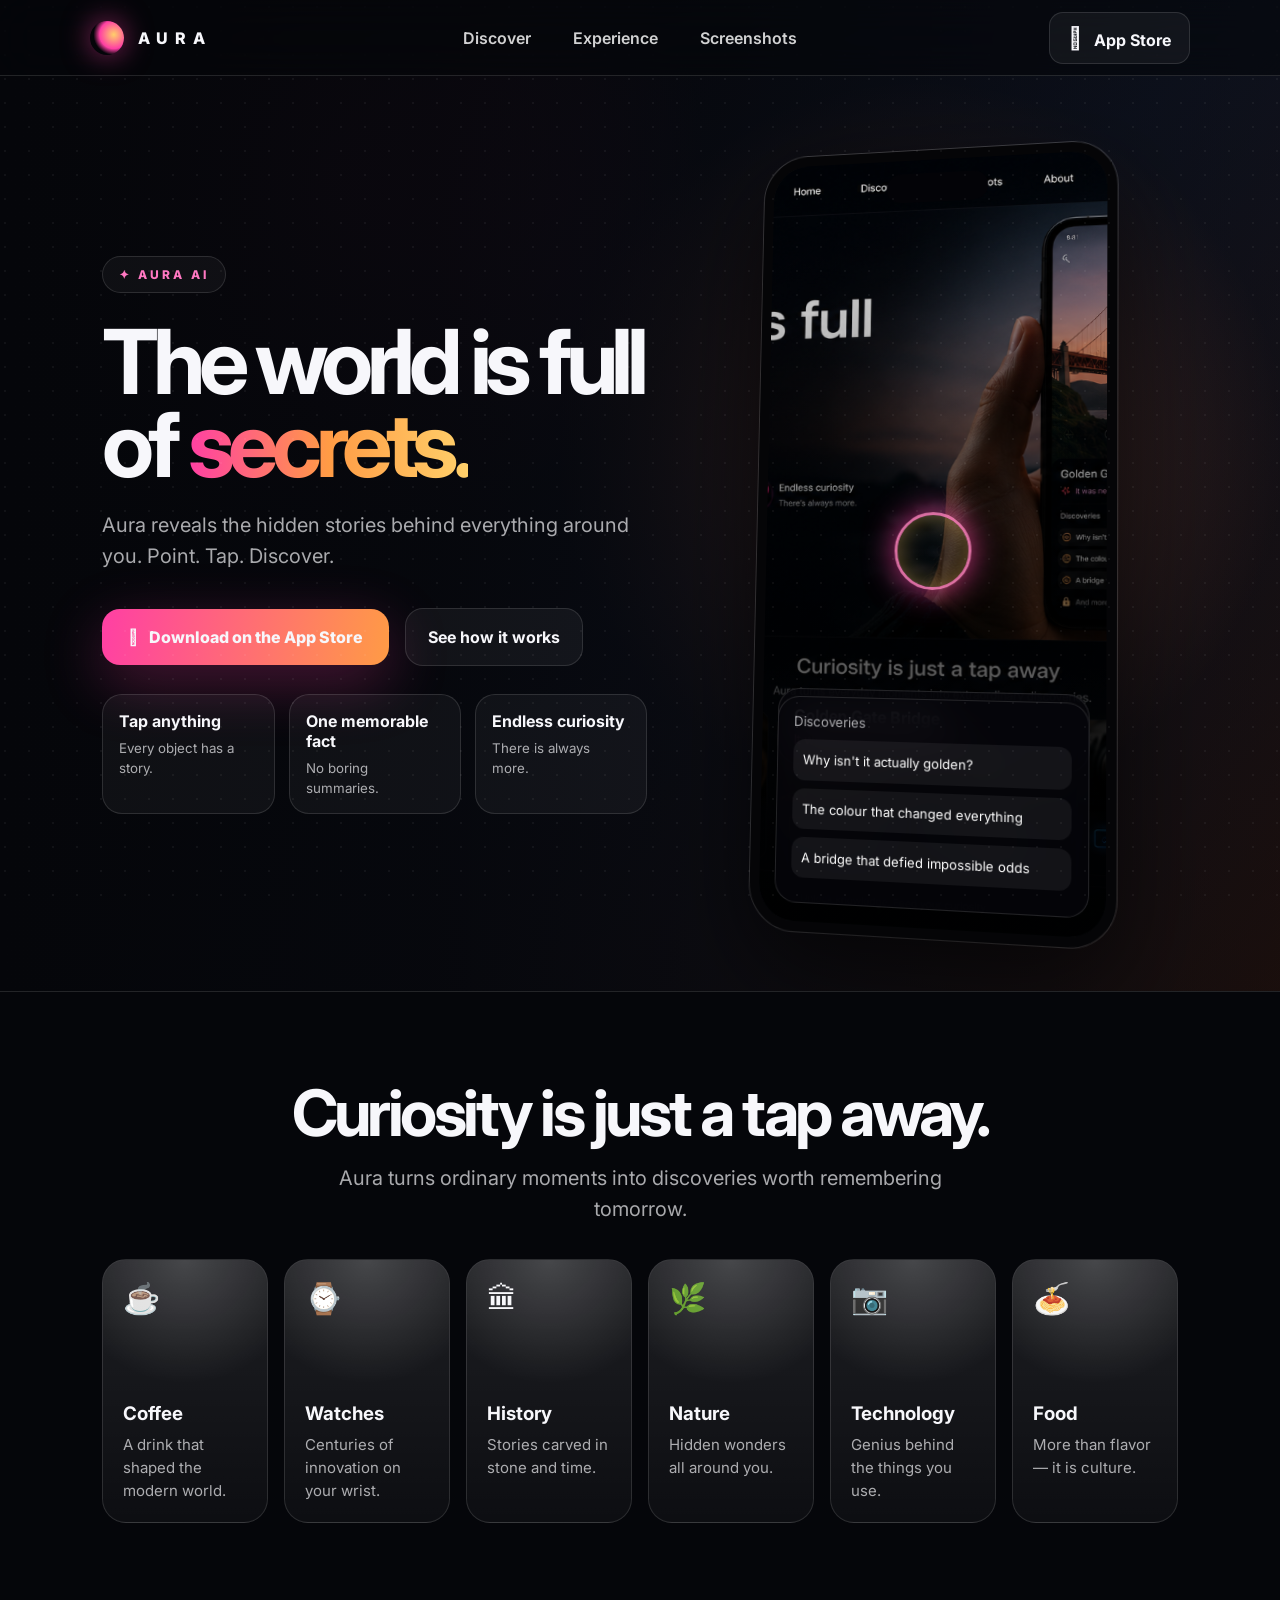
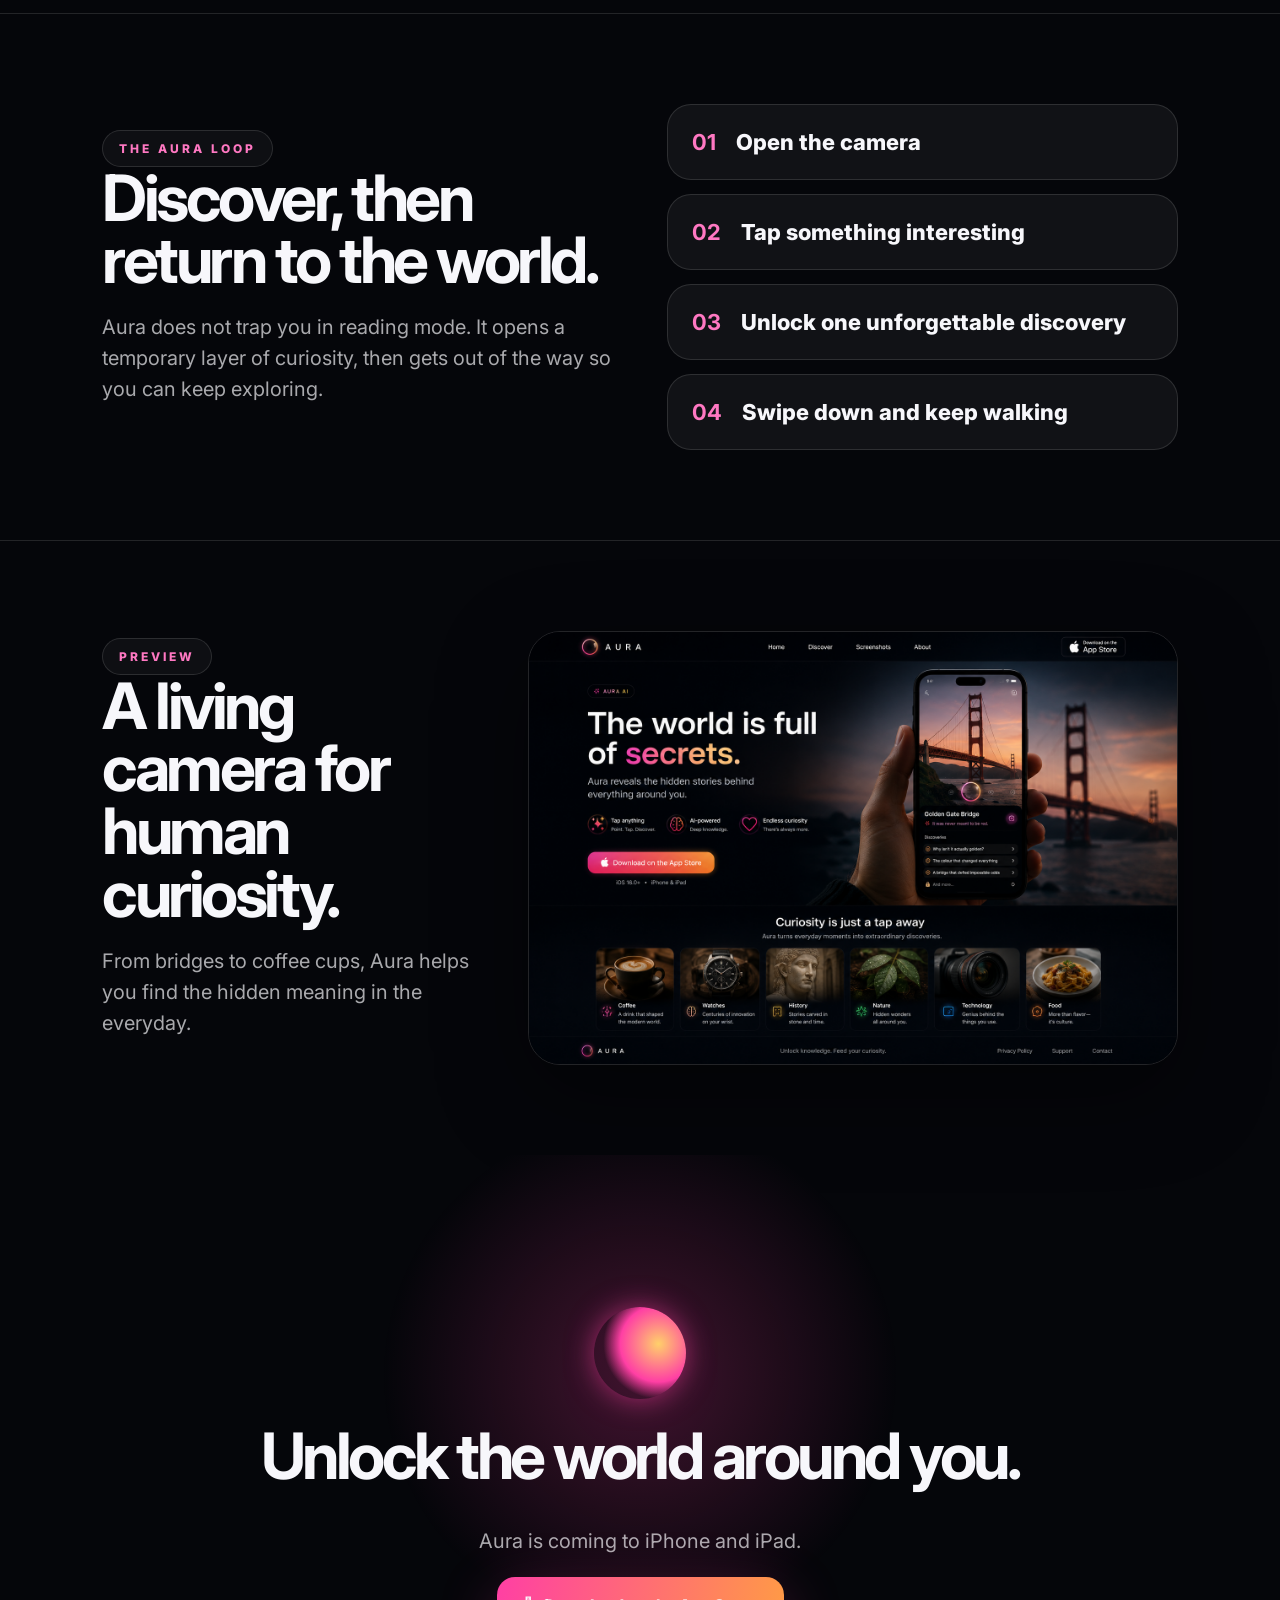
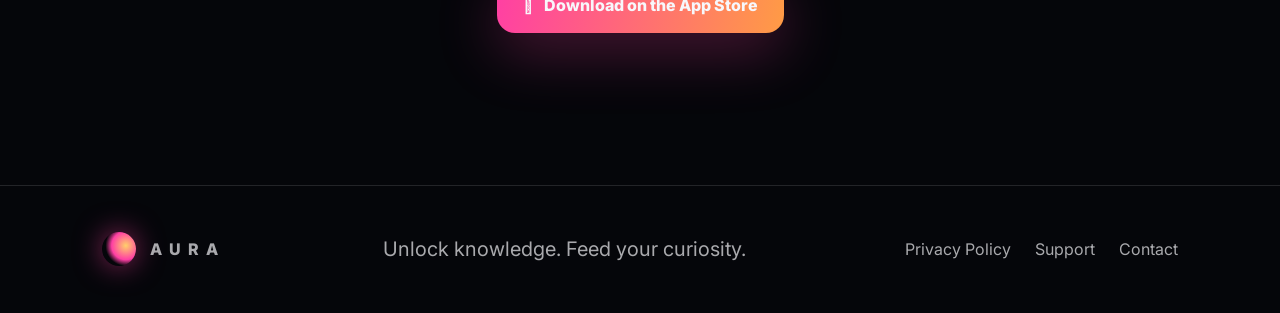
==== commit 9e5a973c: "Add files via upload" ====
--- a/index.html
+++ b/index.html
@@ -3,115 +3,126 @@
 <head>
   <meta charset="utf-8" />
   <meta name="viewport" content="width=device-width, initial-scale=1" />
-  <title>Auraworld — See more. Understand more. Be more.</title>
-  <meta name="description" content="Auraworld builds premium, privacy-conscious AI apps for everyday life." />
-  <link rel="icon" href="assets/aura-icon.png" />
-  <link rel="apple-touch-icon" href="assets/aura-icon.png" />
+  <title>Aura — The world is full of secrets</title>
+  <meta name="description" content="Aura reveals the hidden stories behind everything around you. Tap anything. Discover something unforgettable." />
+  <meta name="theme-color" content="#05060a" />
+  <link rel="preconnect" href="https://fonts.googleapis.com">
+  <link rel="preconnect" href="https://fonts.gstatic.com" crossorigin>
+  <link href="https://fonts.googleapis.com/css2?family=Inter:wght@400;500;600;700;800;900&display=swap" rel="stylesheet">
   <link rel="stylesheet" href="style.css" />
 </head>
 <body>
-  <div class="ambient"></div>
   <div class="noise"></div>
+  <div class="cursor-ring" aria-hidden="true"></div>
 
-  <header class="nav">
-    <a class="brand" href="#top" aria-label="Auraworld home">
-      <img src="assets/aura-icon.png" alt="Auraworld symbol" />
-      <span><strong>AURA</strong><em>WORLD</em></span>
+  <header class="site-header">
+    <a class="brand" href="#top" aria-label="Aura home">
+      <span class="brand-orb"></span>
+      <span>AURA</span>
     </a>
     <nav>
-      <a href="#products">Products</a>
-      <a href="#symbol">Symbol</a>
-      <a href="privacy.html">Privacy</a>
-      <a href="support.html">Support</a>
-      <a class="pill" href="mailto:hello@auraworld.app">Contact</a>
+      <a href="#discover">Discover</a>
+      <a href="#experience">Experience</a>
+      <a href="#screenshots">Screenshots</a>
     </nav>
+    <a class="store-pill" href="#download" aria-label="Download on the App Store">
+      <span class="apple"></span>
+      <span>App Store</span>
+    </a>
   </header>
 
   <main id="top">
-    <section class="hero reveal">
-      <div class="hero-inner">
-        <img class="hero-symbol" src="assets/aura-icon.png" alt="Aura symbol" />
-        <p class="eyebrow"><span></span> Intelligent apps. Beautifully crafted.</p>
-        <h1>See more.<br>Understand more.<br><span>Be more.</span></h1>
-        <p class="hero-copy">Auraworld creates premium AI products that help people capture, understand and simplify everyday life.</p>
-        <div class="actions">
-          <a class="button primary" href="#products">✨ Explore apps</a>
-          <a class="button ghost" href="mailto:hello@auraworld.app">hello@auraworld.app</a>
+    <section class="hero">
+      <div class="hero-bg"></div>
+      <div class="hero-copy reveal">
+        <div class="eyebrow">✦ Aura AI</div>
+        <h1>The world is full of <span>secrets.</span></h1>
+        <p>Aura reveals the hidden stories behind everything around you. Point. Tap. Discover.</p>
+        <div class="hero-actions">
+          <a class="primary-btn" href="#download"><span></span> Download on the App Store</a>
+          <a class="secondary-btn" href="#experience">See how it works</a>
+        </div>
+        <div class="proof-row">
+          <div><strong>Tap anything</strong><small>Every object has a story.</small></div>
+          <div><strong>One memorable fact</strong><small>No boring summaries.</small></div>
+          <div><strong>Endless curiosity</strong><small>There is always more.</small></div>
+        </div>
+      </div>
+
+      <div class="phone-stage reveal delay-1">
+        <div class="phone">
+          <div class="phone-speaker"></div>
+          <div class="camera-scene bridge">
+            <div class="scan-ring"></div>
+            <div class="mini-card">
+              <strong>Golden Gate Bridge</strong>
+              <span>It was never meant to be red.</span>
+            </div>
+            <div class="explorer-card">
+              <small>Discoveries</small>
+              <p>Why isn't it actually golden?</p>
+              <p>The colour that changed everything</p>
+              <p>A bridge that defied impossible odds</p>
+            </div>
+          </div>
         </div>
       </div>
     </section>
 
-    <section class="trust-strip reveal" aria-label="Auraworld principles">
-      <article><b>Trusted by creators.</b><span>Built for people turning ideas into useful products.</span></article>
-      <article><b>Designed for privacy.</b><span>Clear, focused software without unnecessary data collection.</span></article>
-      <article><b>Powered by AI.</b><span>Useful intelligence wrapped in simple, beautiful experiences.</span></article>
-    </section>
-
-    <section class="intro section reveal">
-      <p class="kicker">The company</p>
-      <h2>One brand. Multiple AI products.</h2>
-      <p>Auraworld is the home for focused AI apps: tools that capture information, explain what matters, remember context, and simplify the way people work and live.</p>
-    </section>
-
-    <section id="products" class="section products reveal">
-      <div class="section-head">
-        <p class="kicker">Products</p>
-        <h2>Software people want to keep.</h2>
-      </div>
-      <div class="grid">
-        <article class="product-card featured reveal">
-          <div class="card-top"><span>Live</span><b>MeetBrief</b></div>
-          <h3>AI meeting intelligence.</h3>
-          <p>Summaries, key decisions and follow-ups from meetings, shaped for people who need clarity fast.</p>
-        </article>
-        <article class="product-card reveal">
-          <div class="card-top"><span>Concept</span><b>Future Self</b></div>
-          <h3>Talk to who you’re becoming.</h3>
-          <p>A personal AI timeline that turns goals into a clearer vision of the future.</p>
-        </article>
-        <article class="product-card aura-card reveal">
-          <div class="card-top"><span>Coming soon</span><b>AURA AI</b></div>
-          <h3>See the world with context.</h3>
-          <p>An AI camera experience built around understanding, memory and real-world insight.</p>
-        </article>
+    <section id="discover" class="section intro reveal">
+      <h2>Curiosity is just a tap away.</h2>
+      <p>Aura turns ordinary moments into discoveries worth remembering tomorrow.</p>
+      <div class="discovery-grid">
+        <article class="discovery-card coffee"><span>☕</span><h3>Coffee</h3><p>A drink that shaped the modern world.</p></article>
+        <article class="discovery-card watch"><span>⌚</span><h3>Watches</h3><p>Centuries of innovation on your wrist.</p></article>
+        <article class="discovery-card history"><span>🏛</span><h3>History</h3><p>Stories carved in stone and time.</p></article>
+        <article class="discovery-card nature"><span>🌿</span><h3>Nature</h3><p>Hidden wonders all around you.</p></article>
+        <article class="discovery-card tech"><span>📷</span><h3>Technology</h3><p>Genius behind the things you use.</p></article>
+        <article class="discovery-card food"><span>🍝</span><h3>Food</h3><p>More than flavor — it is culture.</p></article>
       </div>
     </section>
 
-    <section id="symbol" class="symbol-section section reveal">
-      <div class="symbol-copy">
-        <p class="kicker">The symbol</p>
-        <h2>A window. A light. A spark.</h2>
-        <p>The Aura mark represents enhanced perception: a portal to information, a path of discovery, and the moment insight becomes useful.</p>
-        <ul>
-          <li><span></span> Built for dark and light mode</li>
-          <li><span></span> Strong at app-icon scale</li>
-          <li><span></span> Simple enough to become memorable</li>
-        </ul>
+    <section id="experience" class="section split reveal">
+      <div>
+        <div class="eyebrow">The Aura loop</div>
+        <h2>Discover, then return to the world.</h2>
+        <p>Aura does not trap you in reading mode. It opens a temporary layer of curiosity, then gets out of the way so you can keep exploring.</p>
       </div>
-      <div class="symbol-frame reveal">
-        <img src="assets/aura-brand-board.png" alt="Aura brand board" />
+      <div class="steps">
+        <div><b>01</b><span>Open the camera</span></div>
+        <div><b>02</b><span>Tap something interesting</span></div>
+        <div><b>03</b><span>Unlock one unforgettable discovery</span></div>
+        <div><b>04</b><span>Swipe down and keep walking</span></div>
       </div>
     </section>
 
-    <section class="section vision reveal">
-      <img src="assets/aura-icon.png" alt="Aura symbol" />
-      <h2>Software that helps people notice what matters.</h2>
-      <p>Capture. Understand. Remember. Connect. Expand.</p>
+    <section id="screenshots" class="section showcase reveal">
+      <div class="showcase-copy">
+        <div class="eyebrow">Preview</div>
+        <h2>A living camera for human curiosity.</h2>
+        <p>From bridges to coffee cups, Aura helps you find the hidden meaning in the everyday.</p>
+      </div>
+      <img src="assets/aura-website-concept.png" alt="Aura website and app concept showing curiosity discoveries" />
+    </section>
+
+    <section id="download" class="download reveal">
+      <div class="big-orb"></div>
+      <h2>Unlock the world around you.</h2>
+      <p>Aura is coming to iPhone and iPad.</p>
+      <a class="primary-btn" href="#"><span></span> Download on the App Store</a>
     </section>
   </main>
 
   <footer>
-    <div class="footer-brand-block">
-      <a class="brand small" href="#top"><img src="assets/aura-icon.png" alt="" /><span><strong>AURA</strong><em>WORLD</em></span></a>
-      <p>Building AI that helps people see more, understand more, and be more.</p>
-      <small>© 2026 Auraworld</small>
-    </div>
-    <div class="foot-links">
-      <a href="privacy.html">Privacy</a>
+    <a class="brand" href="#top"><span class="brand-orb"></span><span>AURA</span></a>
+    <p>Unlock knowledge. Feed your curiosity.</p>
+    <div>
+      <a href="privacy.html">Privacy Policy</a>
       <a href="support.html">Support</a>
-      <a href="mailto:hello@auraworld.app">hello@auraworld.app</a>
+      <a href="mailto:support@auraworld.app">Contact</a>
     </div>
   </footer>
+
   <script src="script.js"></script>
 </body>
 </html>
--- a/style.css
+++ b/style.css
@@ -1,55 +1,99 @@
-:root{
-  --bg:#05050a; --panel:#0d0d18; --text:#f7f4ff; --muted:#aaa4bd; --line:rgba(255,255,255,.12);
-  --cyan:#58e7ff; --violet:#b06cff; --pink:#ff41df;
+:root {
+  --bg: #05060a;
+  --panel: rgba(255,255,255,.07);
+  --line: rgba(255,255,255,.12);
+  --text: #f7f7fb;
+  --muted: rgba(247,247,251,.68);
+  --pink: #ff3fa4;
+  --orange: #ff9b45;
+  --gold: #ffd06a;
+  --blue: #4db7ff;
 }
-*{box-sizing:border-box}
-html{scroll-behavior:smooth}
-body{margin:0;background:var(--bg);color:var(--text);font-family:Inter,ui-sans-serif,system-ui,-apple-system,BlinkMacSystemFont,"SF Pro Display","Segoe UI",sans-serif;overflow-x:hidden}
-.ambient{position:fixed;inset:-20%;z-index:-3;pointer-events:none;background:radial-gradient(circle at 20% 24%,rgba(151,72,255,.28),transparent 34%),radial-gradient(circle at 78% 38%,rgba(56,218,255,.18),transparent 32%),radial-gradient(circle at 50% 100%,rgba(255,52,221,.12),transparent 30%);filter:blur(18px);animation:ambientMove 18s ease-in-out infinite alternate}
-.noise{position:fixed;inset:0;pointer-events:none;background:radial-gradient(circle at 25% 10%,rgba(142,62,255,.10),transparent 35%),radial-gradient(circle at 80% 30%,rgba(50,214,255,.08),transparent 32%);z-index:-2}
-.noise:after{content:"";position:absolute;inset:0;background-image:linear-gradient(rgba(255,255,255,.025) 1px,transparent 1px),linear-gradient(90deg,rgba(255,255,255,.02) 1px,transparent 1px);background-size:64px 64px;mask-image:linear-gradient(to bottom,#000,transparent 78%)}
-@keyframes ambientMove{0%{transform:translate3d(-1.5%,0,0) scale(1)}100%{transform:translate3d(2%,1.5%,0) scale(1.05)}}
-@keyframes pulseGlow{0%,100%{filter:drop-shadow(0 0 18px rgba(145,90,255,.35)) drop-shadow(0 0 30px rgba(67,216,255,.16))}50%{filter:drop-shadow(0 0 34px rgba(90,200,255,.55)) drop-shadow(0 0 54px rgba(255,65,223,.25))}}
-.nav{height:92px;display:flex;align-items:center;justify-content:space-between;padding:0 clamp(24px,7vw,110px);position:sticky;top:0;z-index:10;background:rgba(5,5,10,.76);backdrop-filter:blur(24px);border-bottom:1px solid var(--line)}
-.brand{display:flex;align-items:center;gap:14px;text-decoration:none;color:var(--text);letter-spacing:.36em;font-size:15px;white-space:nowrap}.brand img{width:44px;height:44px;border-radius:12px;object-fit:cover;box-shadow:0 0 22px rgba(136,75,255,.45);animation:pulseGlow 6s ease-in-out infinite}.brand em{font-style:normal;color:#bcb6d4;margin-left:6px;letter-spacing:.28em}.brand.small{font-size:13px;letter-spacing:.28em}.brand.small img{width:32px;height:32px;border-radius:9px;animation:none}nav{display:flex;gap:34px;align-items:center}nav a,.foot-links a{color:#ddd8eb;text-decoration:none;font-weight:700}nav a:hover,.foot-links a:hover{color:white}.pill{padding:14px 22px;border:1px solid var(--line);border-radius:999px;background:rgba(255,255,255,.06)}
-.hero{min-height:calc(100vh - 92px);display:grid;place-items:center;padding:68px 22px 70px;position:relative}.hero-inner{width:min(1080px,100%);text-align:center;border:1px solid var(--line);border-radius:42px;padding:58px clamp(22px,5.5vw,72px) 64px;background:linear-gradient(135deg,rgba(122,65,255,.19),rgba(10,17,26,.62) 54%,rgba(33,218,255,.12));box-shadow:0 40px 120px rgba(0,0,0,.55);position:relative;overflow:hidden}.hero-inner:before{content:"";position:absolute;inset:-1px;background:radial-gradient(circle at 29% 26%,rgba(182,84,255,.31),transparent 34%),radial-gradient(circle at 76% 62%,rgba(60,222,255,.16),transparent 34%);z-index:0}.hero-inner>*{position:relative;z-index:1}.hero-symbol{width:136px;height:136px;border-radius:31px;object-fit:cover;margin:0 auto 26px;animation:pulseGlow 6s ease-in-out infinite}.eyebrow{display:inline-flex;align-items:center;gap:10px;padding:10px 18px;border:1px solid var(--line);border-radius:999px;background:rgba(255,255,255,.06);color:#d6d0e7;font-weight:800}.eyebrow span{width:8px;height:8px;border-radius:50%;background:linear-gradient(135deg,var(--pink),var(--cyan));box-shadow:0 0 14px var(--cyan)}h1{font-size:clamp(48px,8.5vw,112px);line-height:.9;letter-spacing:-.085em;margin:26px 0 26px}h1 span{background:linear-gradient(90deg,#fff,#c099ff 44%,var(--cyan));-webkit-background-clip:text;background-clip:text;color:transparent}.hero-copy{font-size:clamp(17px,1.7vw,22px);color:#d1cbdf;max-width:760px;margin:0 auto 30px;line-height:1.45}.actions{display:flex;justify-content:center;gap:16px;flex-wrap:wrap}.button{display:inline-flex;align-items:center;justify-content:center;padding:16px 25px;border-radius:999px;text-decoration:none;font-weight:900}.primary{background:#fff;color:#05050a}.ghost{border:1px solid var(--line);color:#fff;background:rgba(255,255,255,.07)}
-.trust-strip{width:min(1080px,calc(100% - 44px));margin:-34px auto 0;display:grid;grid-template-columns:repeat(3,1fr);gap:16px;position:relative;z-index:2}.trust-strip article{border:1px solid var(--line);border-radius:24px;padding:22px;background:rgba(255,255,255,.055);backdrop-filter:blur(18px);box-shadow:0 20px 70px rgba(0,0,0,.28)}.trust-strip b{display:block;font-size:18px;letter-spacing:-.02em}.trust-strip span{display:block;color:var(--muted);margin-top:8px;line-height:1.45;font-size:15px}
-.section{width:min(1160px,calc(100% - 44px));margin:0 auto;padding:92px 0}.kicker{letter-spacing:.32em;text-transform:uppercase;color:var(--cyan);font-weight:900;font-size:13px}.intro{text-align:center}.intro h2,.section-head h2,.symbol-copy h2,.vision h2{font-size:clamp(34px,5vw,72px);line-height:.96;letter-spacing:-.06em;margin:10px 0 18px}.intro p,.symbol-copy p,.vision p{color:var(--muted);font-size:21px;line-height:1.55;max-width:780px;margin:0 auto}.section-head{margin-bottom:30px}.grid{display:grid;grid-template-columns:repeat(3,1fr);gap:18px}.product-card{min-height:340px;border:1px solid var(--line);border-radius:32px;padding:28px;background:linear-gradient(145deg,rgba(255,255,255,.08),rgba(255,255,255,.03));position:relative;overflow:hidden;transition:transform .25s ease,border-color .25s ease,background .25s ease}.product-card:hover{transform:translateY(-6px);border-color:rgba(255,255,255,.22);background:linear-gradient(145deg,rgba(255,255,255,.105),rgba(255,255,255,.04))}.product-card:before{content:"";position:absolute;inset:auto -20% -32% -20%;height:220px;background:radial-gradient(circle,rgba(104,220,255,.22),transparent 65%)}.product-card.featured:before{background:radial-gradient(circle,rgba(255,64,220,.25),transparent 65%)}.aura-card:before{background:radial-gradient(circle,rgba(170,92,255,.3),transparent 65%)}.card-top{display:flex;justify-content:space-between;gap:12px;align-items:center;position:relative}.card-top span{font-size:12px;text-transform:uppercase;letter-spacing:.18em;color:#15131d;background:#fff;border-radius:999px;padding:8px 11px;font-weight:900}.card-top b{color:#cfc9dd}.product-card h3{font-size:34px;line-height:1.02;letter-spacing:-.04em;margin:78px 0 14px;position:relative}.product-card p{color:var(--muted);font-size:17px;line-height:1.55;position:relative}.symbol-section{display:grid;grid-template-columns:.82fr 1.18fr;gap:36px;align-items:center}.symbol-copy{border:1px solid var(--line);border-radius:34px;padding:34px;background:rgba(255,255,255,.04)}.symbol-copy p{margin:0;color:var(--muted)}ul{list-style:none;padding:0;margin:28px 0 0;display:grid;gap:14px}li{color:#ddd8eb;font-weight:750}li span{display:inline-block;width:8px;height:8px;border-radius:50%;margin-right:10px;background:linear-gradient(135deg,var(--pink),var(--cyan))}.symbol-frame{border:1px solid var(--line);border-radius:34px;overflow:hidden;background:#070711;box-shadow:0 34px 90px rgba(0,0,0,.45)}.symbol-frame img{display:block;width:100%;height:auto}.vision{text-align:center;border:1px solid var(--line);border-radius:42px;background:linear-gradient(135deg,rgba(255,255,255,.06),rgba(255,255,255,.025));padding:70px 28px;margin-bottom:70px}.vision img{width:96px;height:96px;border-radius:23px;animation:pulseGlow 6s ease-in-out infinite}.vision h2{max-width:850px;margin:24px auto 18px}footer{border-top:1px solid var(--line);padding:34px clamp(24px,7vw,110px);display:flex;justify-content:space-between;align-items:center;gap:20px;flex-wrap:wrap;background:#05050a}.foot-links{display:flex;gap:24px;flex-wrap:wrap}
-@media(max-width:900px){.nav{height:auto;padding:18px 20px;align-items:flex-start}.brand{letter-spacing:.22em}.brand img{width:38px;height:38px}nav{gap:15px;font-size:14px;flex-wrap:wrap;justify-content:flex-end}.pill{padding:9px 14px}.hero{min-height:auto;padding:42px 14px 56px}.hero-inner{border-radius:28px;padding:40px 18px}.hero-symbol{width:112px;height:112px;border-radius:26px}h1{font-size:clamp(48px,16vw,78px)}.trust-strip{grid-template-columns:1fr;margin-top:18px}.grid,.symbol-section{grid-template-columns:1fr}.section{padding:66px 0}.product-card{min-height:280px}.product-card h3{margin-top:58px}}
-@media(max-width:560px){.nav{gap:14px}.brand span{font-size:12px}.brand img{width:34px;height:34px}nav{width:100%;justify-content:flex-start;gap:12px}.hero-copy,.intro p,.symbol-copy p,.vision p{font-size:18px}.button{width:100%}}
-
-/* Final premium motion pass */
-@keyframes auraFloat{
-  0%,100%{transform:translate3d(0,0,0)}
-  50%{transform:translate3d(0,-8px,0)}
+* { box-sizing: border-box; }
+html { scroll-behavior: smooth; }
+body {
+  margin: 0;
+  font-family: Inter, -apple-system, BlinkMacSystemFont, "SF Pro Display", sans-serif;
+  background: var(--bg);
+  color: var(--text);
+  overflow-x: hidden;
 }
-@keyframes badgeIn{
-  from{opacity:0;transform:translateY(10px);filter:blur(6px)}
-  to{opacity:1;transform:translateY(0);filter:blur(0)}
+a { color: inherit; text-decoration: none; }
+.noise {
+  position: fixed; inset: 0; pointer-events: none; opacity: .05; z-index: 2;
+  background-image: radial-gradient(circle at 20% 30%, white 0 1px, transparent 1px);
+  background-size: 24px 24px;
 }
-@keyframes softScale{
-  0%,100%{transform:scale(1)}
-  50%{transform:scale(1.012)}
+.cursor-ring {
+  position: fixed; width: 34px; height: 34px; border-radius: 50%; pointer-events: none; z-index: 40;
+  border: 1px solid rgba(255, 90, 170, .7);
+  box-shadow: 0 0 26px rgba(255, 63, 164, .45), inset 0 0 12px rgba(255, 208, 106, .35);
+  transform: translate(-50%, -50%); opacity: 0; transition: opacity .25s ease, transform .12s ease;
 }
-@keyframes primaryGlow{
-  0%,100%{box-shadow:0 0 0 rgba(176,108,255,0),0 14px 50px rgba(88,231,255,.08)}
-  50%{box-shadow:0 0 34px rgba(176,108,255,.38),0 18px 70px rgba(88,231,255,.18)}
+.site-header {
+  position: fixed; top: 0; left: 0; right: 0; z-index: 30;
+  height: 76px; display: flex; align-items: center; justify-content: space-between;
+  padding: 0 clamp(22px, 7vw, 92px);
+  background: rgba(5, 6, 10, .55); backdrop-filter: blur(22px);
+  border-bottom: 1px solid var(--line);
 }
-
-nav a{font-size:.92rem;letter-spacing:-.01em}
-.hero-symbol,.vision img{animation:auraFloat 6s ease-in-out infinite,pulseGlow 6s ease-in-out infinite}
-.eyebrow{opacity:0;animation:badgeIn .9s ease .35s forwards}
-.primary{background:linear-gradient(135deg,#ffffff 0%,#eadcff 34%,#9defff 100%);color:#05050a;animation:primaryGlow 5.5s ease-in-out infinite;transition:transform .22s ease,filter .22s ease}
-.primary:hover{transform:translateY(-2px);filter:saturate(1.15)}
-.ghost{transition:transform .22s ease,border-color .22s ease,background .22s ease}.ghost:hover{transform:translateY(-2px);border-color:rgba(255,255,255,.25);background:rgba(255,255,255,.1)}
-.symbol-frame{animation:softScale 8s ease-in-out infinite;transform-origin:center}
-.product-card{cursor:pointer;box-shadow:0 0 0 rgba(0,0,0,0)}
-.product-card:hover{box-shadow:0 28px 90px rgba(0,0,0,.35),0 0 44px rgba(111,218,255,.08)}
-.product-card:hover .card-top span{box-shadow:0 0 18px rgba(88,231,255,.22)}
-.reveal{opacity:0;transform:translateY(26px);transition:opacity .8s ease,transform .8s ease}
-.reveal.visible{opacity:1;transform:translateY(0)}
-.footer-brand-block{max-width:440px}.footer-brand-block p{margin:14px 0 8px;color:var(--muted);line-height:1.5}.footer-brand-block small{color:#777085}
-body.aura-mode .ambient{filter:blur(10px) saturate(1.45);animation-duration:6s}
-body.aura-mode .hero-inner,body.aura-mode .symbol-copy,body.aura-mode .symbol-frame,body.aura-mode .product-card{box-shadow:0 0 80px rgba(176,108,255,.22),0 0 120px rgba(88,231,255,.08)}
-body.aura-mode:before{content:"";position:fixed;inset:0;pointer-events:none;z-index:100;background:radial-gradient(circle at 20% 30%,rgba(255,65,223,.11),transparent 25%),radial-gradient(circle at 80% 60%,rgba(88,231,255,.10),transparent 28%);mix-blend-mode:screen;animation:ambientMove 5s ease-in-out infinite alternate}
-@media (prefers-reduced-motion: reduce){*,*:before,*:after{animation:none!important;transition:none!important}.reveal{opacity:1!important;transform:none!important}}
+.brand { display: flex; align-items: center; gap: 14px; font-weight: 800; letter-spacing: .42em; }
+.brand-orb, .big-orb {
+  display: inline-block; border-radius: 50%;
+  background: radial-gradient(circle at 70% 40%, var(--gold), var(--pink) 45%, transparent 65%);
+  box-shadow: 0 0 28px rgba(255, 63, 164, .55);
+}
+.brand-orb { width: 34px; height: 34px; }
+nav { display: flex; gap: 42px; color: rgba(255,255,255,.82); font-weight: 600; }
+.store-pill { border: 1px solid var(--line); padding: 12px 18px; border-radius: 14px; background: rgba(255,255,255,.05); font-weight: 700; }
+.apple { font-size: 22px; margin-right: 8px; }
+.hero {
+  min-height: 100vh; padding: 140px clamp(22px, 8vw, 110px) 60px;
+  display: grid; grid-template-columns: 1fr .9fr; align-items: center; gap: 40px; position: relative; overflow: hidden;
+}
+.hero-bg {
+  position: absolute; inset: 0; z-index: -1;
+  background:
+    linear-gradient(90deg, #05060a 0%, rgba(5,6,10,.9) 34%, rgba(5,6,10,.35) 100%),
+    radial-gradient(circle at 72% 45%, rgba(255,126,71,.38), transparent 34%),
+    radial-gradient(circle at 26% 18%, rgba(255,63,164,.22), transparent 30%),
+    linear-gradient(135deg, #05060a, #111727 55%, #25130e);
+}
+.eyebrow { display: inline-flex; align-items: center; gap: 9px; padding: 10px 16px; border: 1px solid var(--line); border-radius: 999px; color: #ff78c2; text-transform: uppercase; letter-spacing: .25em; font-size: 12px; font-weight: 800; background: rgba(255,255,255,.04); }
+h1 { font-size: clamp(54px, 7vw, 112px); line-height: .92; letter-spacing: -.07em; margin: 28px 0 24px; max-width: 780px; }
+h1 span, h2 span { background: linear-gradient(90deg, var(--pink), var(--orange), var(--gold)); -webkit-background-clip: text; color: transparent; }
+p { color: var(--muted); font-size: 20px; line-height: 1.55; }
+.hero-copy > p { max-width: 560px; }
+.hero-actions { display: flex; align-items: center; gap: 16px; margin: 36px 0 28px; flex-wrap: wrap; }
+.primary-btn { display: inline-flex; align-items: center; justify-content: center; gap: 10px; padding: 18px 26px; border-radius: 18px; background: linear-gradient(100deg, var(--pink), var(--orange)); font-weight: 800; box-shadow: 0 18px 60px rgba(255, 63, 164, .28); }
+.secondary-btn { padding: 18px 22px; border-radius: 18px; border: 1px solid var(--line); background: rgba(255,255,255,.05); font-weight: 700; }
+.proof-row { display: grid; grid-template-columns: repeat(3, minmax(130px, 1fr)); gap: 14px; max-width: 700px; }
+.proof-row div { padding: 16px; border: 1px solid var(--line); border-radius: 20px; background: rgba(255,255,255,.045); }
+.proof-row strong { display:block; margin-bottom: 6px; } small { color: var(--muted); }
+.phone-stage { display:flex; justify-content:center; perspective: 1200px; }
+.phone { width: min(365px, 82vw); aspect-ratio: 9/19.5; border: 10px solid #050507; border-radius: 46px; background: #111; box-shadow: 0 35px 100px rgba(0,0,0,.65), 0 0 0 1px rgba(255,255,255,.22); overflow: hidden; position: relative; transform: rotateY(-10deg) rotateX(4deg); }
+.phone-speaker { position:absolute; top:14px; left:50%; transform:translateX(-50%); width:105px; height:30px; background:#030307; border-radius:20px; z-index:3; }
+.camera-scene { position:absolute; inset:0; background-size: cover; background-position:center; }
+.bridge { background-image: linear-gradient(to bottom, rgba(0,0,0,.05), rgba(0,0,0,.92)), url('assets/aura-website-concept.png'); }
+.scan-ring { position:absolute; left:50%; top:52%; width:78px; height:78px; border-radius:50%; transform:translate(-50%,-50%); border: 3px solid rgba(255,129,188,.85); box-shadow: 0 0 32px rgba(255,63,164,.75), inset 0 0 24px rgba(255,208,106,.4); animation: pulse 2.2s infinite; }
+.mini-card, .explorer-card { position:absolute; left:16px; right:16px; background:rgba(5,6,10,.82); backdrop-filter:blur(20px); border:1px solid rgba(255,255,255,.12); border-radius:22px; padding:16px; }
+.mini-card { bottom:155px; } .mini-card strong, .mini-card span { display:block; } .mini-card span { color:#ff7dc0; margin-top:6px; font-size:13px; }
+.explorer-card { bottom:18px; } .explorer-card small { display:block; margin-bottom:10px; } .explorer-card p { font-size:13px; margin:8px 0; padding:10px; border-radius:12px; background:rgba(255,255,255,.06); color:white; }
+.section { padding: 90px clamp(22px, 8vw, 110px); border-top: 1px solid var(--line); }
+.intro { text-align:center; } h2 { font-size: clamp(38px, 5vw, 72px); line-height: .98; letter-spacing: -.055em; margin: 0 0 18px; } .intro > p { margin: 0 auto 34px; max-width: 620px; }
+.discovery-grid { display:grid; grid-template-columns: repeat(6, 1fr); gap:16px; margin-top:30px; }
+.discovery-card { min-height: 230px; text-align:left; padding:20px; border-radius:24px; border:1px solid var(--line); background: linear-gradient(to bottom, rgba(255,255,255,.1), rgba(255,255,255,.035)); position:relative; overflow:hidden; }
+.discovery-card::before { content:""; position:absolute; inset:0; background: radial-gradient(circle at 50% 0%, rgba(255,255,255,.18), transparent 45%); }
+.discovery-card span { font-size:30px; } .discovery-card h3 { margin:86px 0 8px; } .discovery-card p { font-size:15px; margin:0; }
+.split { display:grid; grid-template-columns: 1fr 1fr; gap:54px; align-items:center; }
+.steps { display:grid; gap:14px; }
+.steps div { display:flex; align-items:center; gap:20px; padding:24px; border:1px solid var(--line); background:rgba(255,255,255,.05); border-radius:24px; font-size:22px; font-weight:800; } .steps b { color:#ff78c2; }
+.showcase { display:grid; grid-template-columns:.75fr 1.25fr; align-items:center; gap:36px; } .showcase img { width:100%; border-radius:32px; border:1px solid var(--line); box-shadow:0 28px 90px rgba(0,0,0,.45); }
+.download { min-height: 70vh; display:flex; flex-direction:column; align-items:center; justify-content:center; text-align:center; padding:90px 24px; background: radial-gradient(circle at 50% 35%, rgba(255,63,164,.24), transparent 34%); }
+.big-orb { width:92px; height:92px; margin-bottom:26px; }
+footer { display:flex; align-items:center; justify-content:space-between; gap:20px; padding:28px clamp(22px, 8vw, 110px); border-top:1px solid var(--line); color:var(--muted); flex-wrap:wrap; }
+footer div { display:flex; gap:24px; }
+.reveal { opacity:0; transform: translateY(24px); transition: opacity .8s ease, transform .8s ease; } .reveal.visible { opacity:1; transform: translateY(0); } .delay-1 { transition-delay: .15s; }
+@keyframes pulse { 0%,100% { transform:translate(-50%,-50%) scale(.95); } 50% { transform:translate(-50%,-50%) scale(1.08); } }
+@media (max-width: 960px) { nav { display:none; } .hero, .split, .showcase { grid-template-columns:1fr; } .phone { transform:none; } .discovery-grid { grid-template-columns: repeat(2, 1fr); } .proof-row { grid-template-columns:1fr; } }
+@media (max-width: 560px) { .site-header { height:66px; } .store-pill { display:none; } .hero { padding-top:110px; } .discovery-grid { grid-template-columns:1fr; } h1 { font-size:58px; } footer { align-items:flex-start; flex-direction:column; } }
